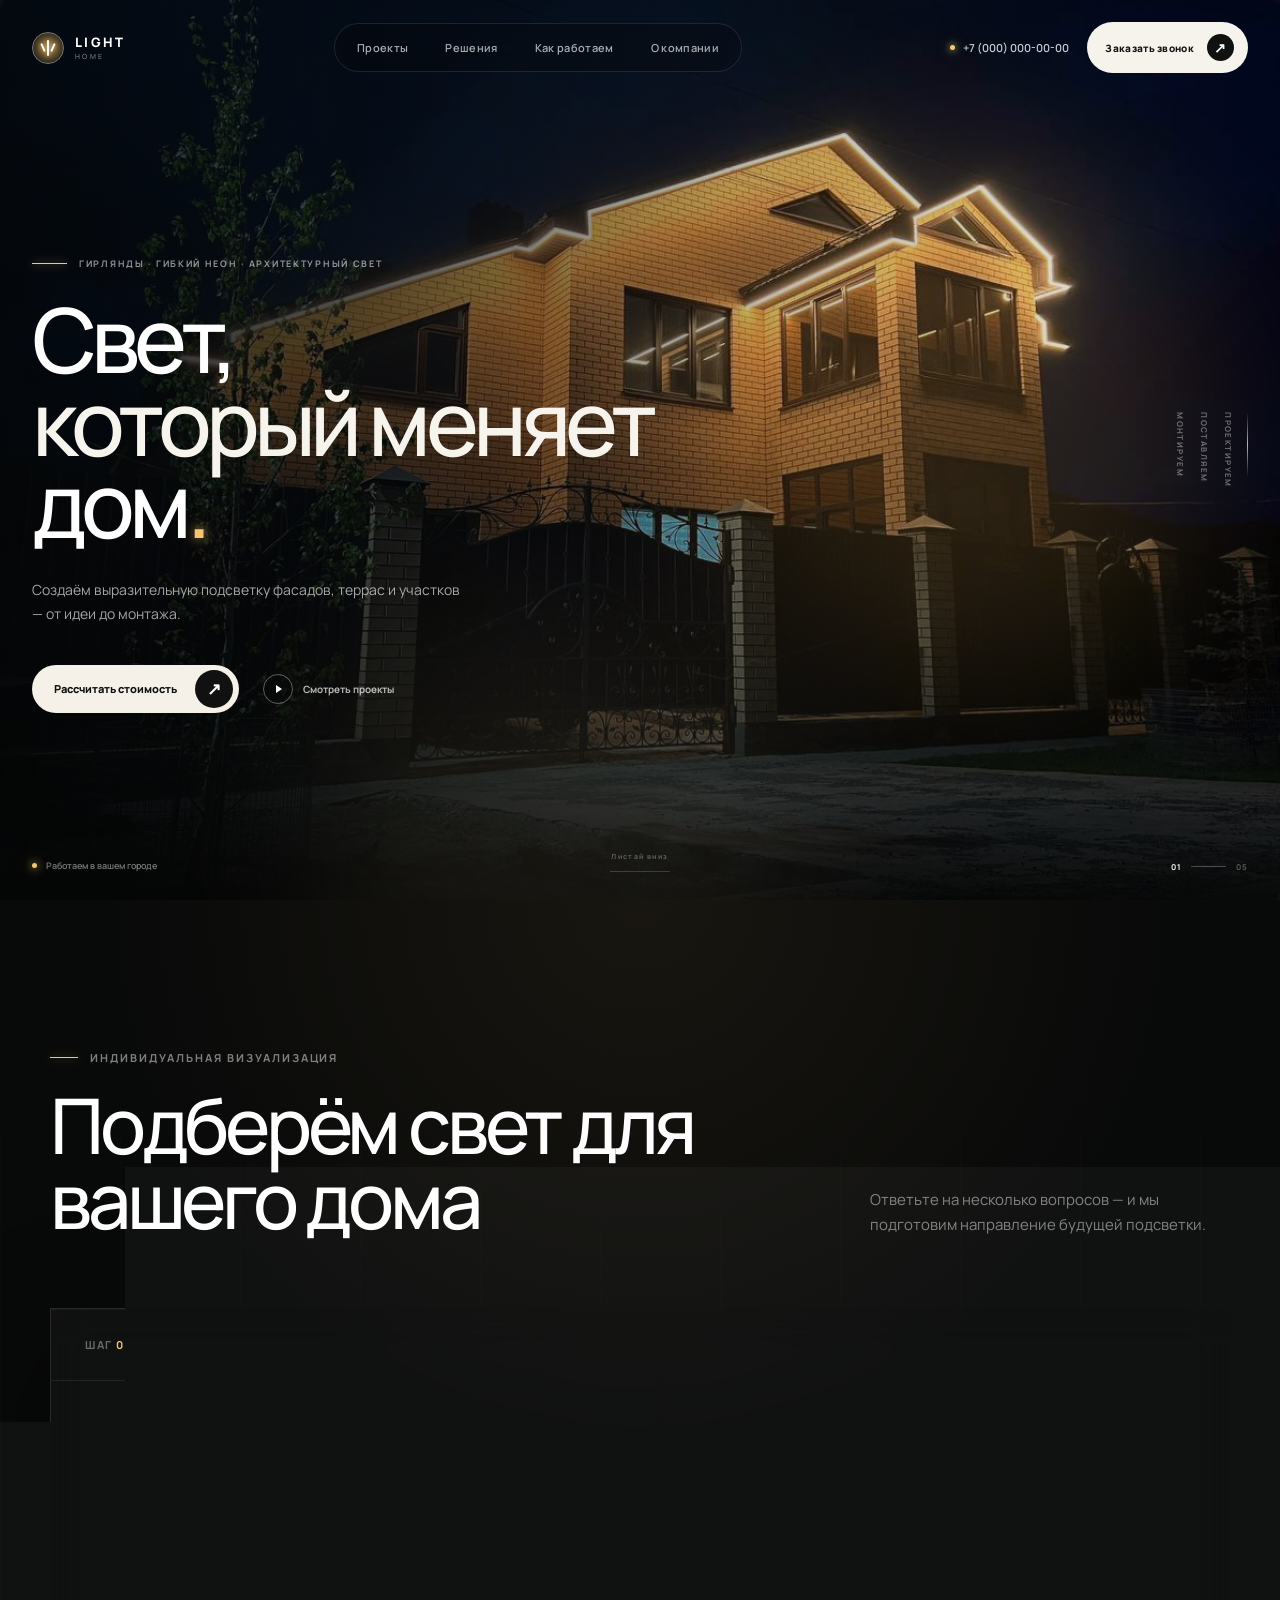
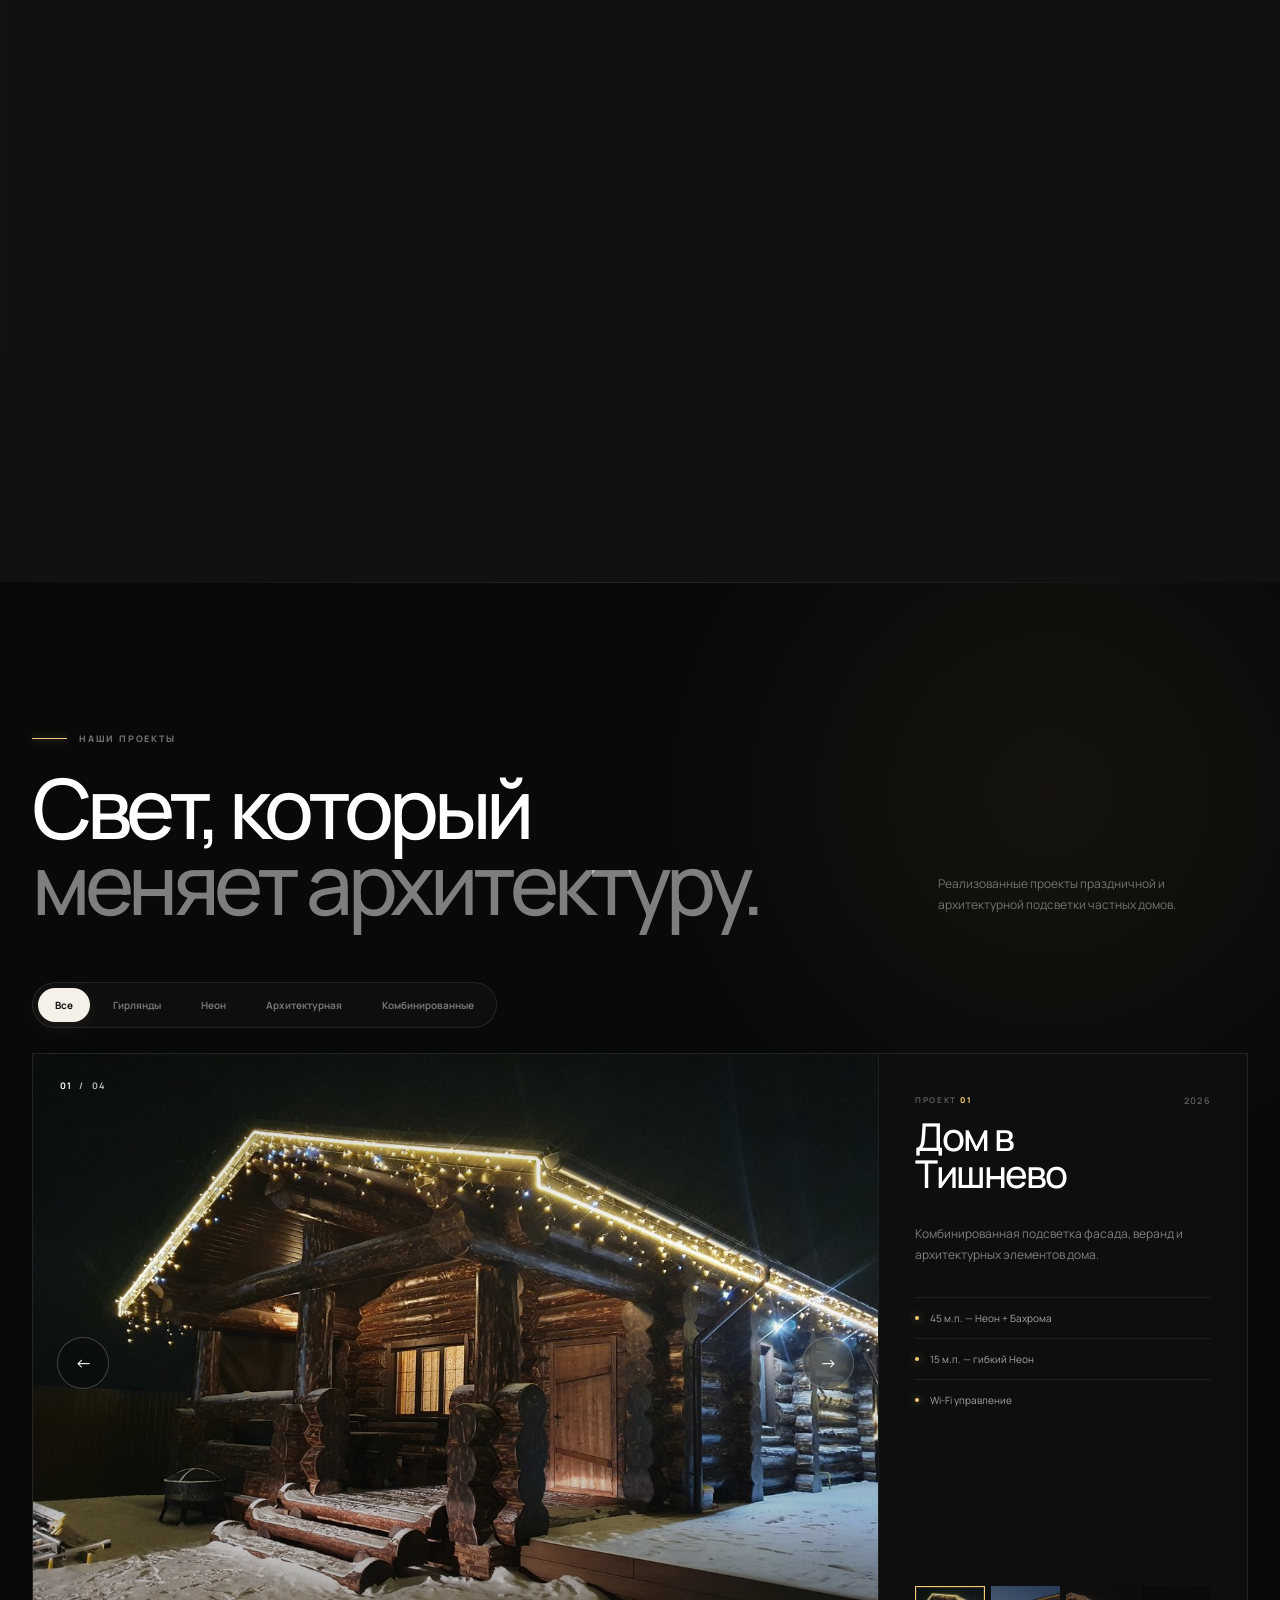
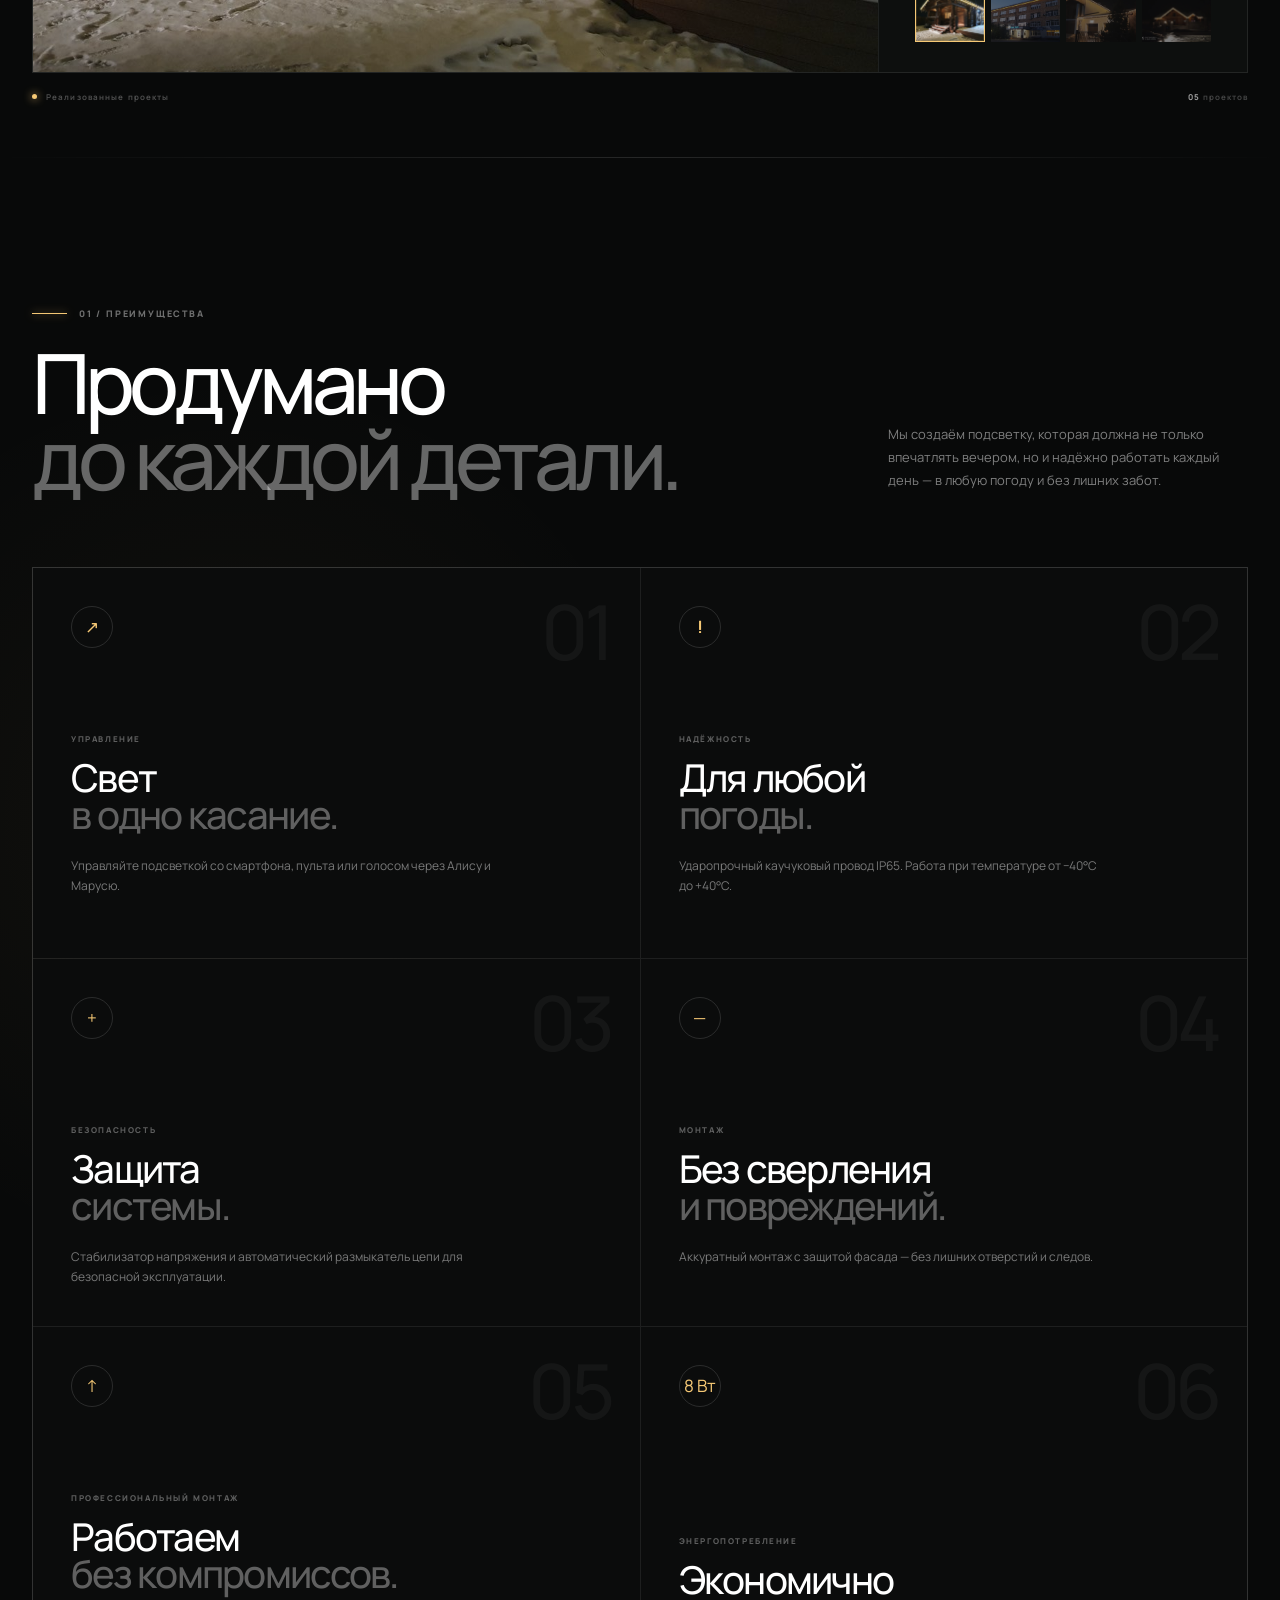
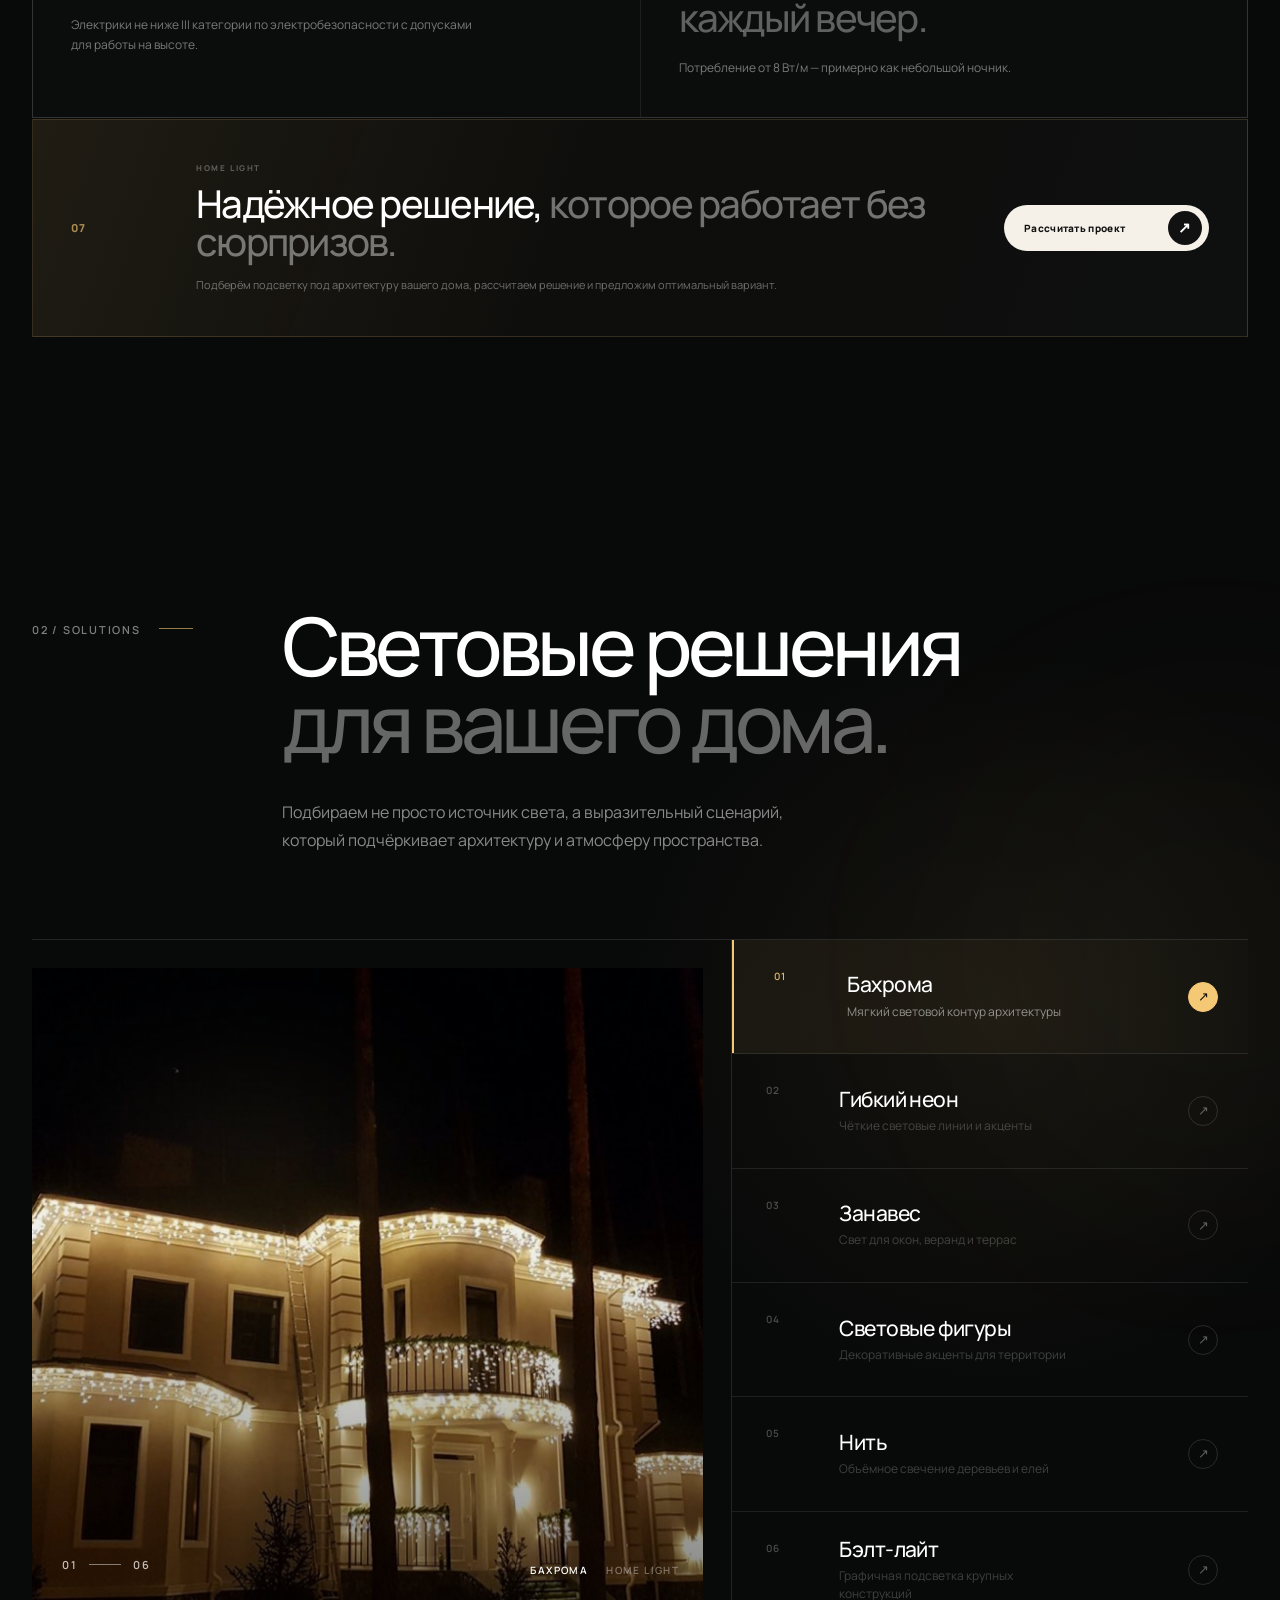
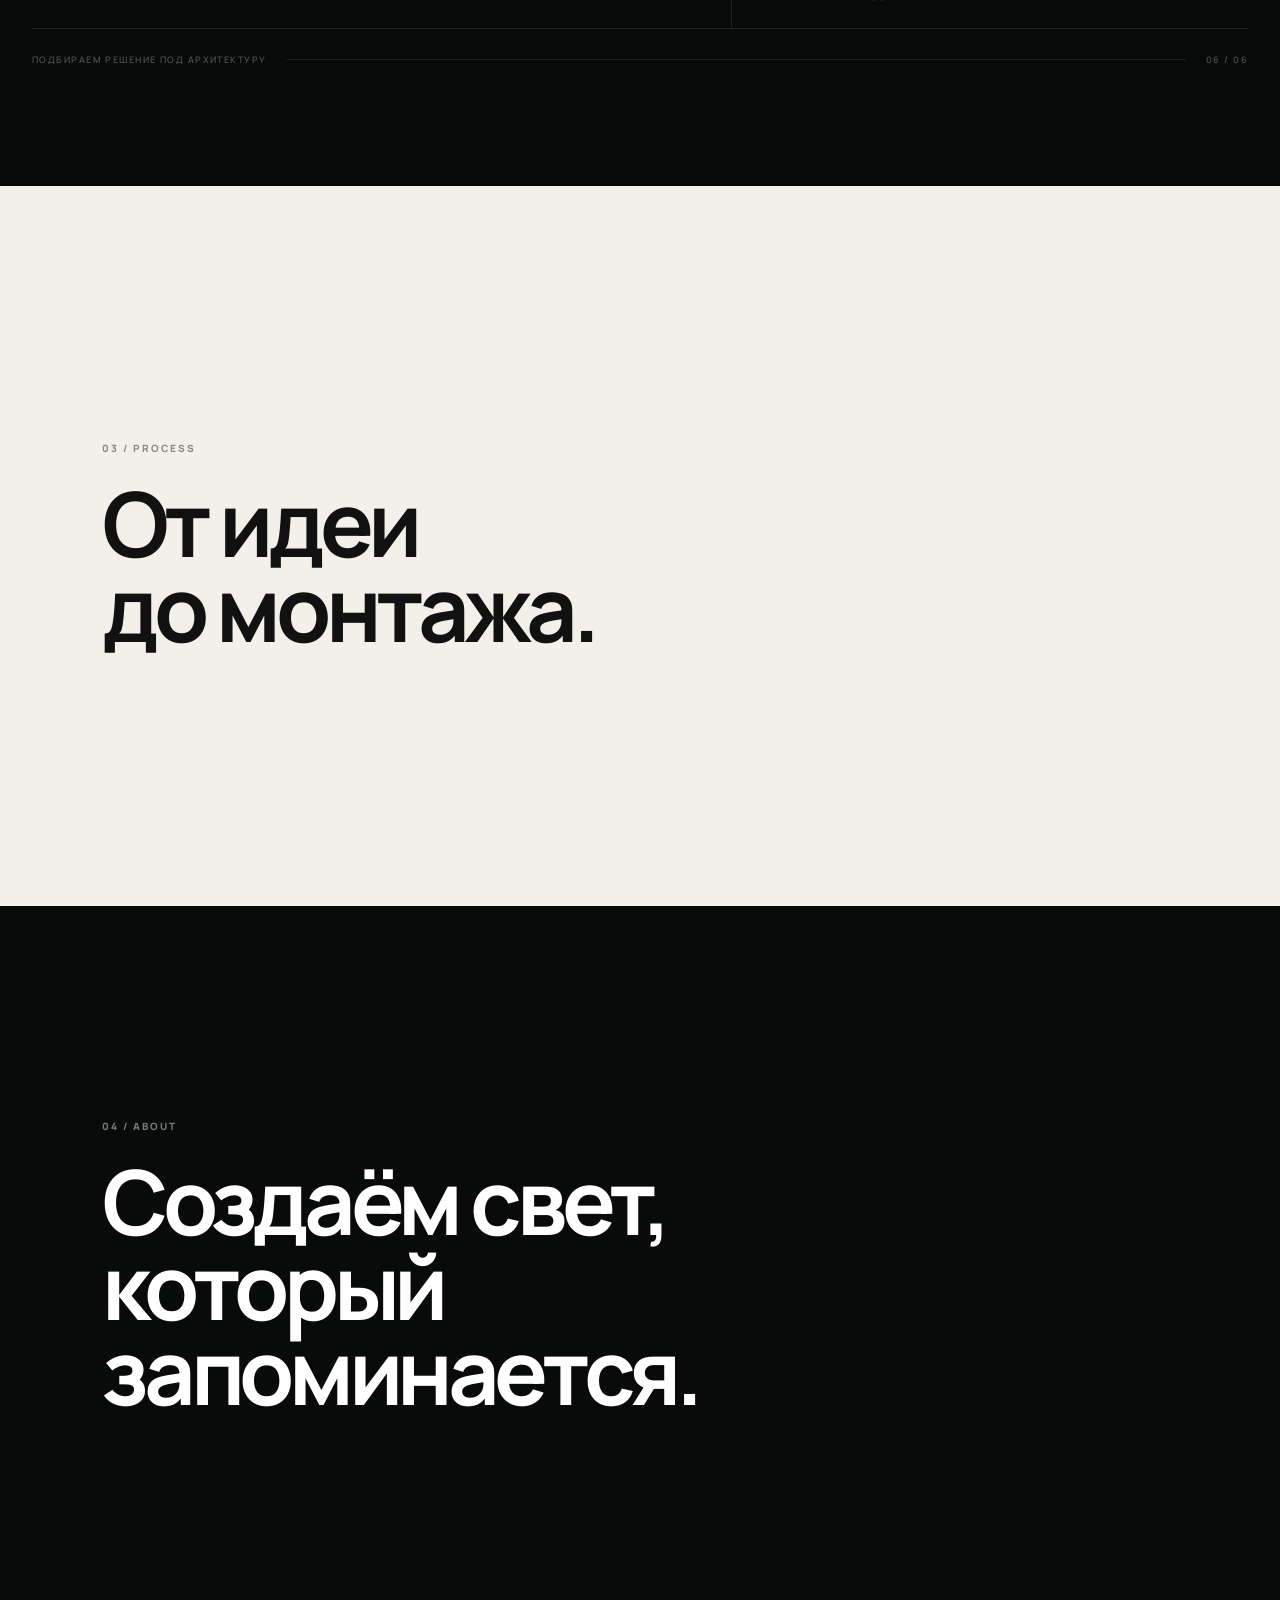
==== index.html @ e67f4016 "download_25_09_2026_2" ====
<!DOCTYPE html>
<html lang="ru">
<head>
    <meta charset="UTF-8">
    <meta name="viewport" content="width=device-width, initial-scale=1.0">

    <meta name="theme-color" content="#080909">

    <title>Свет, который меняет дом</title>

    <link rel="preconnect" href="https://fonts.googleapis.com">
    <link rel="preconnect" href="https://fonts.gstatic.com" crossorigin>

    <link
        href="https://fonts.googleapis.com/css2?family=Manrope:wght@400;500;600;700;800&display=swap"
        rel="stylesheet"
    >

    <link rel="stylesheet" href="css/style.css">
</head>

<body>

<!-- =========================================================
     HEADER
========================================================= -->

<header class="site-header" id="siteHeader">

    <div class="header-inner">

        <!-- LOGO -->
        <a href="#" class="logo" aria-label="Главная">

            <span class="logo-mark">
                <span></span>
                <span></span>
                <span></span>
            </span>

            <span class="logo-text">
                <strong>LIGHT</strong>
                <small>HOME</small>
            </span>

        </a>


        <!-- DESKTOP NAV -->
        <nav class="main-nav" aria-label="Основная навигация">

            <a href="#projects" class="nav-link">
                <span>Проекты</span>
            </a>

            <a href="#solutions" class="nav-link">
                <span>Решения</span>
            </a>

            <a href="#process" class="nav-link">
                <span>Как работаем</span>
            </a>

            <a href="#about" class="nav-link">
                <span>О компании</span>
            </a>

        </nav>


        <!-- HEADER ACTIONS -->
        <div class="header-actions">

            <a href="tel:+70000000000" class="header-phone">
                <span class="phone-dot"></span>
                <span>+7 (000) 000-00-00</span>
            </a>

           <!--  <a href="#quiz" class="header-button">
                <span>Рассчитать стоимость</span>
                <span class="button-arrow">↗</span>
            </a> -->

            <a href="#"
           class="header-button callback-trigger">

            <span>Заказать звонок</span>

            <span class="button-arrow">↗</span>

             </a>

        </div>


        <!-- MOBILE MENU BUTTON -->
        <button
            class="menu-toggle"
            id="menuToggle"
            type="button"
            aria-label="Открыть меню"
            aria-expanded="false"
        >
            <span></span>
            <span></span>
        </button>

    </div>

</header>


<!-- =========================================================
     MOBILE MENU
========================================================= -->

<div class="mobile-menu" id="mobileMenu">

    <div class="mobile-menu-bg"></div>

    <div class="mobile-menu-inner">

        <div class="mobile-menu-top">

            <span class="mobile-menu-label">
                НАВИГАЦИЯ
            </span>

            <span class="mobile-menu-number">
                01 — 04
            </span>

        </div>


        <nav class="mobile-nav">

            <a href="#projects" class="mobile-nav-link">
                <span class="mobile-nav-number">01</span>
                <span class="mobile-nav-title">Проекты</span>
                <span class="mobile-nav-arrow">↗</span>
            </a>

            <a href="#solutions" class="mobile-nav-link">
                <span class="mobile-nav-number">02</span>
                <span class="mobile-nav-title">Решения</span>
                <span class="mobile-nav-arrow">↗</span>
            </a>

            <a href="#process" class="mobile-nav-link">
                <span class="mobile-nav-number">03</span>
                <span class="mobile-nav-title">Как работаем</span>
                <span class="mobile-nav-arrow">↗</span>
            </a>

            <a href="#about" class="mobile-nav-link">
                <span class="mobile-nav-number">04</span>
                <span class="mobile-nav-title">О компании</span>
                <span class="mobile-nav-arrow">↗</span>
            </a>

        </nav>


        <div class="mobile-menu-bottom">

            <div>
                <span class="mobile-contact-label">Позвонить</span>
                <a href="tel:+70000000000">
                    +7 (000) 000-00-00
                </a>
            </div>

            <a href="#quiz" class="mobile-menu-cta">
                Рассчитать проект
                <span>↗</span>
            </a>

        </div>

    </div>

</div>


<!-- =========================================================
     HERO
========================================================= -->

<main>

<section class="hero" id="top">

    <!-- Background -->
    <div class="hero-background">

        <div class="hero-image"></div>

        <div class="hero-dark-overlay"></div>

        <div class="hero-vignette"></div>

        <!-- атмосферное свечение -->
        <div class="ambient-glow ambient-glow-1"></div>
        <div class="ambient-glow ambient-glow-2"></div>

    </div>


    <!-- Animated light -->
    <div class="light-trace light-trace-top"></div>
    <div class="light-trace light-trace-right"></div>
    <div class="light-trace light-trace-bottom"></div>


    <!-- HERO CONTENT -->
    <div class="hero-container">

        <div class="hero-content">

            <div class="hero-eyebrow">

                <span class="eyebrow-line"></span>

                <span>
                    ГИРЛЯНДЫ · ГИБКИЙ НЕОН · АРХИТЕКТУРНЫЙ СВЕТ
                </span>

            </div>


            <h1 class="hero-title">

                <span class="hero-title-line">
                    Свет,
                </span>

                <span class="hero-title-line hero-title-accent">
                    который меняет
                </span>

                <span class="hero-title-line">
                    дом<span class="title-dot">.</span>
                </span>

            </h1>


            <p class="hero-description">
                Создаём выразительную подсветку фасадов,
                террас и участков — от идеи до монтажа.
            </p>


            <div class="hero-actions">

                <a href="#quiz" class="hero-primary-button">

                    <span class="button-shine"></span>

                    <span>
                        Рассчитать стоимость
                    </span>

                    <span class="hero-button-arrow">
                        ↗
                    </span>

                </a>


                <a href="#projects" class="hero-secondary-button">

                    <span class="play-icon">
                        <span></span>
                    </span>

                    <span>
                        Смотреть проекты
                    </span>

                </a>

            </div>

        </div>


        <!-- HERO SIDE INFO -->

        <div class="hero-side-info">

            <div class="hero-side-line"></div>

            <span>
                ПРОЕКТИРУЕМ
            </span>

            <span>
                ПОСТАВЛЯЕМ
            </span>

            <span>
                МОНТИРУЕМ
            </span>

        </div>


        <!-- HERO BOTTOM -->

        <div class="hero-bottom">

            <div class="hero-location">
                <span class="location-pulse"></span>
                Работаем в вашем городе
            </div>


            <div class="scroll-indicator">

                <span class="scroll-text">
                    Листай вниз
                </span>

                <span class="scroll-line">
                    <span></span>
                </span>

            </div>


            <div class="hero-index">

                <span>01</span>

                <span class="hero-index-line"></span>

                <span>05</span>

            </div>

        </div>

    </div>


    <!-- Cursor glow -->
    <div class="cursor-glow" id="cursorGlow"></div>

</section>


<!-- =========================================================
     DEMO CONTENT
     Только чтобы hero имел куда скроллиться.
========================================================= -->
 <section class="quiz-section" id="quiz">
      <div id="lightQuiz"></div>
  </section>
  




<!-- =========================================================
     PROJECTS
========================================================= -->

<section class="projects-section" id="projects">

    <div class="projects-container">

        <!-- HEADER -->

        <div class="projects-header">

            <div class="projects-heading">

                <div class="projects-kicker">
                    <span class="projects-kicker-line"></span>
                    <span>НАШИ ПРОЕКТЫ</span>
                </div>

                <h2 class="projects-title">
                    Свет, который<br>
                    <span>меняет архитектуру.</span>
                </h2>

            </div>


            <div class="projects-intro">
                Реализованные проекты праздничной
                и архитектурной подсветки частных домов.
            </div>

        </div>



        <!-- FILTERS -->

        <div class="projects-filters" id="projectsFilters">

            <button
                type="button"
                class="project-filter active"
                data-filter="all"
            >
                Все
            </button>

            <button
                type="button"
                class="project-filter"
                data-filter="garland"
            >
                Гирлянды
            </button>

            <button
                type="button"
                class="project-filter"
                data-filter="neon"
            >
                Неон
            </button>

            <button
                type="button"
                class="project-filter"
                data-filter="architecture"
            >
                Архитектурная
            </button>

            <button
                type="button"
                class="project-filter"
                data-filter="combined"
            >
                Комбинированные
            </button>

        </div>



        <!-- PROJECT VIEWER -->

        <div class="projects-viewer" id="projectsViewer">

            <!-- MAIN IMAGE -->

            <div class="projects-main">

                <button
                    type="button"
                    class="project-image-button"
                    id="projectImageButton"
                    aria-label="Открыть фотографию проекта"
                >

                    <img
                        id="projectMainImage"
                        src="img/work/work_1.jpg"
                        alt=""
                    >

                    <div class="project-image-overlay"></div>

                    <div class="project-image-number">
                        <span id="projectCurrentImage">01</span>
                        <span>/</span>
                        <span id="projectTotalImages">04</span>
                    </div>

                    <div class="project-image-open">
                        <span>Открыть</span>
                        <span class="project-open-icon">↗</span>
                    </div>

                </button>



                <!-- ARROWS -->

                <button
                    type="button"
                    class="project-arrow project-arrow-prev"
                    id="projectPrev"
                    aria-label="Предыдущая фотография"
                >
                    ←
                </button>

                <button
                    type="button"
                    class="project-arrow project-arrow-next"
                    id="projectNext"
                    aria-label="Следующая фотография"
                >
                    →
                </button>

            </div>



            <!-- PROJECT INFO -->

            <div class="project-info">

                <div class="project-info-top">

                    <div>

                        <div class="project-number">
                            ПРОЕКТ <span id="projectNumber">01</span>
                        </div>

                        <h3
                            class="project-name"
                            id="projectName"
                        >
                            Дом в Тишнево
                        </h3>

                    </div>


                    <div
                        class="project-year"
                        id="projectYear"
                    >
                        2026
                    </div>

                </div>



                <div
                    class="project-description"
                    id="projectDescription"
                >
                    Комбинированная подсветка фасада,
                    террас и прилегающих зон.
                </div>



                <!-- STATS -->

                <div
                    class="project-stats"
                    id="projectStats"
                ></div>



                <!-- THUMBNAILS -->

                <div
                    class="project-thumbnails"
                    id="projectThumbnails"
                ></div>

            </div>

        </div>



        <!-- BOTTOM -->

        <div class="projects-bottom">

            <div class="projects-bottom-label">
                <span class="projects-bottom-dot"></span>
                Реализованные проекты
            </div>

            <div class="projects-bottom-count">
                <span id="projectsVisibleCount">05</span>
                проектов
            </div>

        </div>

    </div>

</section>



<!-- =========================================================
     PROJECT LIGHTBOX
========================================================= -->

<div
    class="project-lightbox"
    id="projectLightbox"
    aria-hidden="true"
>

    <div
        class="project-lightbox-backdrop"
        id="projectLightboxBackdrop"
    ></div>


    <div class="project-lightbox-window">

        <button
            type="button"
            class="project-lightbox-close"
            id="projectLightboxClose"
            aria-label="Закрыть"
        >
            ×
        </button>


        <div class="lightbox-counter">
            <span id="lightboxCurrent">01</span>
            <span>/</span>
            <span id="lightboxTotal">04</span>
        </div>


        <button
            type="button"
            class="lightbox-arrow lightbox-prev"
            id="lightboxPrev"
            aria-label="Предыдущая фотография"
        >
            ←
        </button>


        <div class="lightbox-image-wrap">

            <img
                id="lightboxImage"
                src=""
                alt=""
            >

        </div>

        <div class="lightbox-thumbnails" id="lightboxThumbnails">
            
        </div>


        <button
            type="button"
            class="lightbox-arrow lightbox-next"
            id="lightboxNext"
            aria-label="Следующая фотография"
        >
            →
        </button>


        <div class="lightbox-caption">

            <span id="lightboxProjectName">
                Дом в Тишнево
            </span>

            <span id="lightboxProjectYear">
                2026
            </span>

        </div>

    </div>

</div>





<!-- =========================================================
     ADVANTAGES
========================================================= -->

<section class="advantages-section" id="advantages">

    <div class="advantages-container">

        <!-- HEADER -->

        <div class="advantages-header">

            <div class="advantages-heading">

                <div class="advantages-kicker">
                    <span class="advantages-kicker-line"></span>
                    <span>01 / ПРЕИМУЩЕСТВА</span>
                </div>

                <h2 class="advantages-title">
                    Продумано
                    <span>до каждой детали.</span>
                </h2>

            </div>


            <div class="advantages-intro">
                Мы создаём подсветку, которая должна не только
                впечатлять вечером, но и надёжно работать каждый
                день — в любую погоду и без лишних забот.
            </div>

        </div>



        <!-- CARDS -->

        <div class="advantages-grid">

            <!-- 01 -->

            <article class="advantage-card advantage-card-large">

                <div class="advantage-number">
                    01
                </div>

                <div class="advantage-icon">
                    ↗
                </div>

                <div class="advantage-content">

                    <div class="advantage-label">
                        УПРАВЛЕНИЕ
                    </div>

                    <h3>
                        Свет
                        <span>в одно касание.</span>
                    </h3>

                    <p>
                        Управляйте подсветкой со смартфона,
                        пульта или голосом через Алису и Марусю.
                    </p>

                </div>

            </article>



            <!-- 02 -->

            <article class="advantage-card">

                <div class="advantage-number">
                    02
                </div>

                <div class="advantage-icon">
                    <b>!</b>
                </div>

                <div class="advantage-content">

                    <div class="advantage-label">
                        НАДЁЖНОСТЬ
                    </div>

                    <h3>
                        Для любой
                        <span>погоды.</span>
                    </h3>

                    <p>
                        Ударопрочный каучуковый провод IP65.
                        Работа при температуре от −40°C до +40°C.
                    </p>

                </div>

            </article>



            <!-- 03 -->

            <article class="advantage-card">

                <div class="advantage-number">
                    03
                </div>

                <div class="advantage-icon">
                    +
                </div>

                <div class="advantage-content">

                    <div class="advantage-label">
                        БЕЗОПАСНОСТЬ
                    </div>

                    <h3>
                        Защита
                        <span>системы.</span>
                    </h3>

                    <p>
                        Стабилизатор напряжения и автоматический
                        размыкатель цепи для безопасной эксплуатации.
                    </p>

                </div>

            </article>



            <!-- 04 -->

            <article class="advantage-card">

                <div class="advantage-number">
                    04
                </div>

                <div class="advantage-icon">
                    —
                </div>

                <div class="advantage-content">

                    <div class="advantage-label">
                        МОНТАЖ
                    </div>

                    <h3>
                        Без сверления
                        <span>и повреждений.</span>
                    </h3>

                    <p>
                        Аккуратный монтаж с защитой фасада —
                        без лишних отверстий и следов.
                    </p>

                </div>

            </article>



            <!-- 05 -->

            <article class="advantage-card">

                <div class="advantage-number">
                    05
                </div>

                <div class="advantage-icon">
                    ↑
                </div>

                <div class="advantage-content">

                    <div class="advantage-label">
                        ПРОФЕССИОНАЛЬНЫЙ МОНТАЖ
                    </div>

                    <h3>
                        Работаем
                        <span>без компромиссов.</span>
                    </h3>

                    <p>
                        Электрики не ниже III категории по
                        электробезопасности с допусками для работы
                        на высоте.
                    </p>

                </div>

            </article>



            <!-- 06 -->

            <article class="advantage-card advantage-card-large advantage-card-energy">

                <div class="advantage-number">
                    06
                </div>

<!--                 <div class="advantage-energy">

                    <strong>
                        8
                    </strong>

                    <span>
                        Вт/м
                    </span>

                </div> -->

                <div class="advantage-icon">
                    8 Вт
                </div>

                <div class="advantage-content">

                    <div class="advantage-label">
                        ЭНЕРГОПОТРЕБЛЕНИЕ
                    </div>

                    <h3>
                        Экономично
                        <span>каждый вечер.</span>
                    </h3>

                    <p>
                        Потребление от 8 Вт/м —
                        примерно как небольшой ночник.
                    </p>

                </div>

            </article>

        </div>



        <!-- CTA -->

        <div class="advantages-cta">

            <div class="advantages-cta-number">
                07
            </div>

            <div class="advantages-cta-content">

                <div class="advantages-cta-label">
                    HOME LIGHT
                </div>

                <h3>
                    Надёжное решение,
                    <span>которое работает без сюрпризов.</span>
                </h3>

                <p>
                    Подберём подсветку под архитектуру вашего дома,
                    рассчитаем решение и предложим оптимальный вариант.
                </p>

            </div>

            <a href="#quiz" class="advantages-cta-button">
                <span>Рассчитать проект</span>
                <span>↗</span>
            </a>

        </div>

    </div>

</section>







<section class="solutions-section" id="solutions">

    <div class="solutions-container">

        <!-- HEADER -->

        <div class="solutions-header">

            <div class="solutions-kicker">
                <span>02 / SOLUTIONS</span>
                <i></i>
            </div>

            <div class="solutions-heading">
                <h2>
                    Световые решения<br>
                    <span>для вашего дома.</span>
                </h2>

                <p>
                    Подбираем не просто источник света,
                    а выразительный сценарий, который
                    подчёркивает архитектуру и атмосферу
                    пространства.
                </p>
            </div>

        </div>


        <!-- SHOWCASE -->

        <div class="solutions-showcase">

            <!-- IMAGE -->

            <div class="solutions-visual">

                <div class="solutions-image-wrap">

                    <div class="solutions-image-glow"></div>

                    <img
                        class="solutions-image"
                        id="solutionsImage"
                        src="img/work/bah_s.jpg"
                        alt="Бахрома"
                    >

                    <div class="solutions-image-overlay"></div>

                    <div class="solutions-image-number">
                        <span id="solutionsCurrent">01</span>
                        <i></i>
                        <span>06</span>
                    </div>

                </div>

                <div class="solutions-visual-caption">
                    <span id="solutionsCaption">Бахрома</span>
                    <span>HOME LIGHT</span>
                </div>

            </div>


            <!-- LIST -->

            <div class="solutions-list">

                <button
                    class="solution-item active"
                    type="button"
                    data-index="0"
                >

                    <span class="solution-number">01</span>

                    <span class="solution-content">
                        <strong>Бахрома</strong>
                        <small>
                            Мягкий световой контур
                            архитектуры
                        </small>
                    </span>

                    <span class="solution-arrow">↗</span>

                </button>


                <button
                    class="solution-item"
                    type="button"
                    data-index="1"
                >

                    <span class="solution-number">02</span>

                    <span class="solution-content">
                        <strong>Гибкий неон</strong>
                        <small>
                            Чёткие световые линии
                            и акценты
                        </small>
                    </span>

                    <span class="solution-arrow">↗</span>

                </button>


                <button
                    class="solution-item"
                    type="button"
                    data-index="2"
                >

                    <span class="solution-number">03</span>

                    <span class="solution-content">
                        <strong>Занавес</strong>
                        <small>
                            Свет для окон,
                            веранд и террас
                        </small>
                    </span>

                    <span class="solution-arrow">↗</span>

                </button>


                <button
                    class="solution-item"
                    type="button"
                    data-index="3"
                >

                    <span class="solution-number">04</span>

                    <span class="solution-content">
                        <strong>Световые фигуры</strong>
                        <small>
                            Декоративные акценты
                            для территории
                        </small>
                    </span>

                    <span class="solution-arrow">↗</span>

                </button>


                <button
                    class="solution-item"
                    type="button"
                    data-index="4"
                >

                    <span class="solution-number">05</span>

                    <span class="solution-content">
                        <strong>Нить</strong>
                        <small>
                            Объёмное свечение
                            деревьев и елей
                        </small>
                    </span>

                    <span class="solution-arrow">↗</span>

                </button>


                <button
                    class="solution-item"
                    type="button"
                    data-index="5"
                >

                    <span class="solution-number">06</span>

                    <span class="solution-content">
                        <strong>Бэлт-лайт</strong>
                        <small>
                            Графичная подсветка
                            крупных конструкций
                        </small>
                    </span>

                    <span class="solution-arrow">↗</span>

                </button>

            </div>

        </div>


        <!-- BOTTOM -->

        <div class="solutions-bottom">

            <span>
                ПОДБИРАЕМ РЕШЕНИЕ ПОД АРХИТЕКТУРУ
            </span>

            <span class="solutions-bottom-line"></span>

            <span>
                06 / 06
            </span>

        </div>

    </div>

</section>




<section id="process" class="demo-section">
    <span>03 / PROCESS</span>
    <h2>От идеи<br>до монтажа.</h2>
</section>

<section id="about" class="demo-section demo-dark">
    <span>04 / ABOUT</span>
    <h2>Создаём свет,<br>который запоминается.</h2>
</section>

<!-- <section id="quiz" class="demo-section">
    <span>05 / quiz</span>
    <h2>Рассчитаем ваш<br>проект.</h2>
</section> -->


</main>




<!-- =========================================================
     CALLBACK MODAL
========================================================= -->

<div class="callback-modal" id="callbackModal">

    <div class="callback-modal-overlay" id="callbackModalOverlay"></div>

    <div class="callback-modal-window">

        <button
            type="button"
            class="callback-modal-close"
            id="callbackModalClose"
            aria-label="Закрыть"
        >
            ×
        </button>

        <div class="callback-modal-content">

            <div class="callback-modal-kicker">
                ОБРАТНЫЙ ЗВОНОК
            </div>

            <h2 class="callback-modal-title">
                Остались вопросы?
            </h2>

            <p class="callback-modal-text">
                Оставьте номер телефона — мы свяжемся с вами
                и ответим на все вопросы по проекту.
            </p>


            <form id="callbackForm">

                <div class="callback-field">

                    <input
                        type="text"
                        name="name"
                        autocomplete="name"
                        placeholder="Ваше имя"
                        required
                    >

                </div>


                <div class="callback-field">

                    <input
                        type="tel"
                        name="phone"
                        autocomplete="tel"
                        inputmode="tel"
                        placeholder="+7 (___) ___-__-__"
                        required
                    >

                </div>


                <label class="callback-consent">

                    <input
                        type="checkbox"
                        name="personalConsent"
                        required
                    >

                    <span> Я даю согласие на обработку <a href="privacy.html" target="_blank" rel="noopener"> <u>персональных данных</u> </a> </span>

                </label>


                <div
                    class="callback-error"
                    id="callbackFormError"
                ></div>


                <button
                    type="submit"
                    class="callback-submit"
                >
                    <span>Перезвоните мне</span>
                    <span>↗</span>
                </button>

            </form>


            <div
                class="callback-success"
                id="callbackSuccess"
            >

                <div class="callback-success-icon">
                    ✓
                </div>

                <h3>
                    Заявка отправлена
                </h3>

                <p>
                    Спасибо! Мы свяжемся с вами в ближайшее время.
                </p>

            </div>

        </div>

    </div>

</div>




<script src="./js/jquery-371min.js"></script>
<script src="./js/jquerymaskedinputmin.js"></script>
<script src="js/script.js"></script>
<link rel="stylesheet" href="quiz/quiz.css">

<script src="quiz/quiz.js"></script>
</body>
</html>
---- css/style.css ----
/* =========================================================
   RESET
========================================================= */

* {
    margin: 0;
    padding: 0;
    box-sizing: border-box;
}

html {
    scroll-behavior: smooth;
}

body {
    background: #080909;
    color: #fff;
    font-family: "Manrope", sans-serif;
    overflow-x: hidden;
}

body.menu-open {
    overflow: hidden;
}

a {
    color: inherit;
    text-decoration: none;
}

button {
    font: inherit;
}

::selection {
    background: #ffffff;
    color: #080909;
}


/* =========================================================
   HEADER
========================================================= */

.site-header {
    position: fixed;
    top: 0;
    left: 0;

    width: 100%;

    z-index: 1000;

    padding: 22px 32px;

    transition:
        padding 0.5s ease,
        background 0.5s ease,
        backdrop-filter 0.5s ease;
}

.site-header.scrolled {
    padding-top: 12px;
    padding-bottom: 12px;

    background: rgba(7, 8, 8, 0.68);

    backdrop-filter: blur(18px);
    -webkit-backdrop-filter: blur(18px);

    border-bottom: 1px solid rgba(255, 255, 255, 0.08);
}


.header-inner {
    width: 100%;
    max-width: 1540px;

    margin: 0 auto;

    display: flex;
    align-items: center;
    justify-content: space-between;

    gap: 30px;
}


/* =========================================================
   LOGO
========================================================= */

.logo {
    display: flex;
    align-items: center;

    gap: 11px;

    position: relative;
    z-index: 1100;
}

.logo-mark {
    width: 32px;
    height: 32px;

    position: relative;

    display: flex;
    align-items: center;
    justify-content: center;

    border: 1px solid rgba(255, 255, 255, 0.45);

    border-radius: 50%;

    overflow: hidden;
}

.logo-mark::before {
    content: "";

    position: absolute;

    width: 45px;
    height: 45px;

    background: radial-gradient(
        circle,
        rgba(255, 200, 100, 0.75),
        transparent 65%
    );

    filter: blur(6px);

    animation: logoGlow 3s ease-in-out infinite;
}

.logo-mark span {
    position: relative;

    display: block;

    width: 2px;
    height: 13px;

    margin: 0 1.5px;

    background: #fff;

    border-radius: 5px;

    box-shadow:
        0 0 5px rgba(255, 220, 160, 0.9),
        0 0 12px rgba(255, 170, 80, 0.45);
}

.logo-mark span:nth-child(1) {
    transform: rotate(-24deg);
    height: 9px;
}

.logo-mark span:nth-child(2) {
    height: 16px;
}

.logo-mark span:nth-child(3) {
    transform: rotate(24deg);
    height: 9px;
}

.logo-text {
    display: flex;
    flex-direction: column;

    line-height: 1;
}

.logo-text strong {
    font-size: 13px;
    font-weight: 800;
    letter-spacing: 0.18em;
}

.logo-text small {
    margin-top: 4px;

    font-size: 7px;
    font-weight: 500;

    letter-spacing: 0.34em;

    color: rgba(255, 255, 255, 0.48);
}


/* =========================================================
   NAV
========================================================= */

.main-nav {
    display: flex;
    align-items: center;

    gap: 3px;

    padding: 5px;

    border: 1px solid rgba(255, 255, 255, 0.10);

    background: rgba(8, 9, 9, 0.28);

    backdrop-filter: blur(15px);
    -webkit-backdrop-filter: blur(15px);

    border-radius: 100px;
}

.nav-link {
    position: relative;

    padding: 11px 17px;

    color: rgba(255, 255, 255, 0.66);

    font-size: 11px;
    font-weight: 600;

    letter-spacing: 0.03em;

    border-radius: 100px;

    transition:
        color 0.3s ease,
        background 0.3s ease;
}

.nav-link::after {
    content: "";

    position: absolute;

    left: 50%;
    bottom: 6px;

    width: 3px;
    height: 3px;

    transform: translateX(-50%) scale(0);

    background: #ffd58a;

    border-radius: 50%;

    box-shadow:
        0 0 7px #ffd58a,
        0 0 15px rgba(255, 180, 80, 0.8);

    transition: transform 0.3s ease;
}

.nav-link:hover {
    color: #fff;

    background: rgba(255, 255, 255, 0.07);
}

.nav-link:hover::after {
    transform: translateX(-50%) scale(1);
}


/* =========================================================
   HEADER ACTIONS
========================================================= */

.header-actions {
    display: flex;
    align-items: center;

    gap: 18px;
}

.header-phone {
    display: flex;
    align-items: center;

    gap: 8px;

    font-size: 11px;
    font-weight: 600;

    color: rgba(255, 255, 255, 0.78);

    transition: color 0.3s ease;
}

.header-phone:hover {
    color: #fff;
}

.phone-dot {
    width: 5px;
    height: 5px;

    background: #f7c978;

    border-radius: 50%;

    box-shadow:
        0 0 7px #f7c978,
        0 0 14px rgba(247, 201, 120, 0.55);

    animation: phonePulse 2s infinite;
}


.header-button {
    display: flex;
    align-items: center;

    gap: 13px;

    padding: 12px 14px 12px 18px;

    color: #111;

    background: #f6f3ed;

    border-radius: 100px;

    font-size: 10px;
    font-weight: 800;

    letter-spacing: 0.03em;

    transition:
        transform 0.3s ease,
        box-shadow 0.3s ease,
        background 0.3s ease;
}

.header-button:hover {
    transform: translateY(-2px);

    background: #fff;

    box-shadow:
        0 8px 30px rgba(255, 220, 160, 0.18);
}

.button-arrow {
    width: 27px;
    height: 27px;

    display: flex;
    align-items: center;
    justify-content: center;

    color: #fff;

    background: #111;

    border-radius: 50%;

    font-size: 14px;
}


/* =========================================================
   MOBILE MENU BUTTON
========================================================= */

.menu-toggle {
    display: none;

    position: relative;
    z-index: 1100;

    width: 46px;
    height: 46px;

    border: 1px solid rgba(255, 255, 255, 0.18);

    background: rgba(0, 0, 0, 0.22);

    backdrop-filter: blur(12px);
    -webkit-backdrop-filter: blur(12px);

    border-radius: 50%;

    cursor: pointer;
}

.menu-toggle span {
    position: absolute;

    left: 50%;

    width: 17px;
    height: 1px;

    background: #fff;

    transition:
        transform 0.4s ease,
        top 0.4s ease;
}

.menu-toggle span:first-child {
    top: 19px;
    transform: translateX(-50%);
}

.menu-toggle span:last-child {
    top: 26px;
    transform: translateX(-50%);
}

.menu-toggle.active span:first-child {
    top: 22px;
    transform: translateX(-50%) rotate(45deg);
}

.menu-toggle.active span:last-child {
    top: 22px;
    transform: translateX(-50%) rotate(-45deg);
}


/* =========================================================
   MOBILE MENU
========================================================= */

.mobile-menu {
    position: fixed;

    inset: 0;

    z-index: 900;

    visibility: hidden;

    opacity: 0;

    transition:
        opacity 0.45s ease,
        visibility 0.45s ease;
}

.mobile-menu.active {
    visibility: visible;
    opacity: 1;
}

.mobile-menu-bg {
    position: absolute;

    inset: 0;

    background:
        radial-gradient(
            circle at 85% 15%,
            rgba(255, 183, 93, 0.13),
            transparent 30%
        ),
        #080909;
}

.mobile-menu-inner {
    position: relative;

    height: 100%;

    padding:
        120px
        28px
        28px;

    display: flex;
    flex-direction: column;
}

.mobile-menu-top {
    display: flex;
    justify-content: space-between;

    color: rgba(255, 255, 255, 0.4);

    font-size: 9px;
    font-weight: 700;

    letter-spacing: 0.2em;
}

.mobile-nav {
    margin-top: 55px;

    display: flex;
    flex-direction: column;
}

.mobile-nav-link {
    display: grid;

    grid-template-columns: 35px 1fr 30px;

    align-items: center;

    padding: 22px 0;

    border-bottom: 1px solid rgba(255, 255, 255, 0.10);

    transform: translateY(20px);

    opacity: 0;

    transition:
        opacity 0.5s ease,
        transform 0.5s ease;
}

.mobile-menu.active .mobile-nav-link {
    opacity: 1;
    transform: translateY(0);
}

.mobile-menu.active .mobile-nav-link:nth-child(1) {
    transition-delay: 0.08s;
}

.mobile-menu.active .mobile-nav-link:nth-child(2) {
    transition-delay: 0.13s;
}

.mobile-menu.active .mobile-nav-link:nth-child(3) {
    transition-delay: 0.18s;
}

.mobile-menu.active .mobile-nav-link:nth-child(4) {
    transition-delay: 0.23s;
}

.mobile-nav-number {
    color: rgba(255, 255, 255, 0.3);

    font-size: 9px;
}

.mobile-nav-title {
    font-size: clamp(27px, 8vw, 38px);

    font-weight: 500;

    letter-spacing: -0.04em;
}

.mobile-nav-arrow {
    color: #f3c779;

    font-size: 22px;

    text-align: right;
}

.mobile-menu-bottom {
    margin-top: auto;

    display: flex;
    flex-direction: column;

    gap: 25px;

    font-size: 12px;
}

.mobile-contact-label {
    display: block;

    margin-bottom: 5px;

    color: rgba(255, 255, 255, 0.4);

    font-size: 9px;
    letter-spacing: 0.12em;
}

.mobile-menu-cta {
    display: flex;
    justify-content: space-between;
    align-items: center;

    padding: 17px 20px;

    color: #111;

    background: #f5f1e9;

    border-radius: 100px;

    font-size: 11px;
    font-weight: 800;
}

.mobile-menu-cta span {
    font-size: 18px;
}


/* =========================================================
   HERO
========================================================= */

.hero {
    position: relative;

    min-height: 100svh;

    height: max(760px, 100svh);

    overflow: hidden;

    background: #080909;
}

.hero-background {
    position: absolute;

    inset: 0;

    overflow: hidden;
}

.hero-image {
    position: absolute;

    inset: -2%;

    background-image:
        url("https://pandadevelopmentcompany.github.io/home_light/img/header_1.jpg");

    background-size: cover;
    background-position: center;

    transform:
        scale(1.03);

    transition:
        transform 1.2s cubic-bezier(.2,.7,.2,1);
}

.hero:hover .hero-image {
    transform:
        scale(1.045);
}


/* DARK OVERLAY */

.hero-dark-overlay {
    position: absolute;

    inset: 0;

    background:
        linear-gradient(
            90deg,
            rgba(4, 5, 5, 0.88) 0%,
            rgba(4, 5, 5, 0.70) 27%,
            rgba(4, 5, 5, 0.28) 57%,
            rgba(4, 5, 5, 0.05) 100%
        );
}


/* BOTTOM GRADIENT */

.hero-vignette {
    position: absolute;

    inset: 0;

    background:
        linear-gradient(
            0deg,
            rgba(4, 5, 5, 0.94) 0%,
            rgba(4, 5, 5, 0.25) 27%,
            transparent 55%
        );

    pointer-events: none;
}


/* =========================================================
   AMBIENT LIGHT
========================================================= */

.ambient-glow {
    position: absolute;

    width: 500px;
    height: 500px;

    border-radius: 50%;

    filter: blur(90px);

    pointer-events: none;

    opacity: 0.15;
}

.ambient-glow-1 {
    right: 5%;
    top: 20%;

    background: #ffb84d;

    animation:
        ambientMove1 8s ease-in-out infinite alternate;
}

.ambient-glow-2 {
    left: 25%;
    bottom: -20%;

    background: #ffe0a5;

    opacity: 0.07;

    animation:
        ambientMove2 11s ease-in-out infinite alternate;
}


/* =========================================================
   LIGHT TRACE
========================================================= */

.light-trace {
    position: absolute;

    z-index: 4;

    pointer-events: none;

    background: linear-gradient(
        90deg,
        transparent,
        rgba(255, 214, 146, 0.9),
        #fff,
        rgba(255, 177, 67, 0.8),
        transparent
    );

    box-shadow:
        0 0 6px rgba(255, 220, 160, 0.9),
        0 0 18px rgba(255, 177, 67, 0.7),
        0 0 45px rgba(255, 130, 40, 0.35);

    opacity: 0.7;
}

.light-trace-top {
    top: 0;
    left: -30%;

    width: 30%;
    height: 1px;

    animation:
        lightSweepHorizontal 7s linear infinite;
}

.light-trace-right {
    right: 0;
    top: -20%;

    width: 1px;
    height: 20%;

    background: linear-gradient(
        180deg,
        transparent,
        rgba(255, 214, 146, 0.9),
        #fff,
        transparent
    );

    animation:
        lightSweepVertical 7s linear infinite;
    animation-delay: 2.4s;
}

.light-trace-bottom {
    bottom: 0;
    right: -30%;

    width: 30%;
    height: 1px;

    animation:
        lightSweepHorizontalReverse 7s linear infinite;
    animation-delay: 3.7s;
}


/* =========================================================
   HERO CONTAINER
========================================================= */

.hero-container {
    position: relative;

    z-index: 10;

    width: min(1540px, calc(100% - 64px));

    height: 100%;

    margin: 0 auto;

    display: flex;
    flex-direction: column;

    justify-content: center;
}


/* =========================================================
   HERO CONTENT
========================================================= */

.hero-content {
    width: min(760px, 60%);

    padding-top: 70px;
}


.hero-eyebrow {
    display: flex;
    align-items: center;

    gap: 12px;

    margin-bottom: 28px;

    color: rgba(255, 255, 255, 0.56);

    font-size: 9px;
    font-weight: 700;

    letter-spacing: 0.19em;
}

.eyebrow-line {
    width: 35px;
    height: 1px;

    background: #f5c875;

    box-shadow:
        0 0 8px rgba(245, 200, 117, 0.75);
}


.hero-title {
    font-size: clamp(62px, 7vw, 110px);

    font-weight: 500;

    line-height: 0.92;

    letter-spacing: -0.065em;
}

.hero-title-line {
    display: block;
}

.hero-title-accent {
    color: #f7f4ee;
}

.title-dot {
    color: #f5c56f;

    text-shadow:
        0 0 12px rgba(245, 197, 111, 0.75),
        0 0 35px rgba(245, 150, 50, 0.45);
}


.hero-description {
    max-width: 440px;

    margin-top: 32px;

    color: rgba(255, 255, 255, 0.64);

    font-size: 14px;

    line-height: 1.75;
}


/* =========================================================
   HERO BUTTONS
========================================================= */

.hero-actions {
    display: flex;
    align-items: center;

    gap: 24px;

    margin-top: 38px;
}

.hero-primary-button {
    position: relative;

    display: flex;
    align-items: center;

    gap: 18px;

    padding: 5px 6px 5px 22px;

    overflow: hidden;

    color: #111;

    background: #f5f1e9;

    border-radius: 100px;

    font-size: 11px;
    font-weight: 800;

    transition:
        transform 0.35s ease,
        box-shadow 0.35s ease;
}

.hero-primary-button:hover {
    transform: translateY(-3px);

    box-shadow:
        0 12px 45px rgba(255, 200, 110, 0.20);
}

.button-shine {
    position: absolute;

    top: 0;
    left: -100%;

    width: 60%;
    height: 100%;

    background: linear-gradient(
        90deg,
        transparent,
        rgba(255,255,255,0.7),
        transparent
    );

    transform: skewX(-20deg);

    animation:
        buttonShine 4.5s ease-in-out infinite;
}

.hero-button-arrow {
    position: relative;

    width: 38px;
    height: 38px;

    display: flex;
    align-items: center;
    justify-content: center;

    color: #fff;

    background: #111;

    border-radius: 50%;

    font-size: 17px;
}


.hero-secondary-button {
    display: flex;
    align-items: center;

    gap: 10px;

    color: rgba(255, 255, 255, 0.70);

    font-size: 10px;
    font-weight: 700;

    transition: color 0.3s ease;
}

.hero-secondary-button:hover {
    color: #fff;
}

.play-icon {
    width: 30px;
    height: 30px;

    display: flex;
    align-items: center;
    justify-content: center;

    border: 1px solid rgba(255, 255, 255, 0.35);

    border-radius: 50%;
}

.play-icon span {
    width: 0;
    height: 0;

    margin-left: 2px;

    border-top: 4px solid transparent;
    border-bottom: 4px solid transparent;
    border-left: 6px solid #fff;
}


/* =========================================================
   SIDE INFO
========================================================= */

.hero-side-info {
    position: absolute;

    right: 0;
    top: 50%;

    transform: translateY(-50%);

    display: flex;
    flex-direction: column;

    gap: 13px;

    color: rgba(255, 255, 255, 0.4);

    font-size: 8px;
    font-weight: 700;

    letter-spacing: 0.18em;

    writing-mode: vertical-rl;
}

.hero-side-line {
    width: 1px;
    height: 65px;

    margin: 0 auto 4px;

    background: linear-gradient(
        to bottom,
        transparent,
        rgba(255,255,255,0.7),
        transparent
    );
}


/* =========================================================
   HERO BOTTOM
========================================================= */

.hero-bottom {
    position: absolute;

    bottom: 28px;
    left: 0;
    right: 0;

    display: grid;

    grid-template-columns: 1fr 1fr 1fr;

    align-items: end;
}

.hero-location {
    display: flex;
    align-items: center;

    gap: 9px;

    color: rgba(255, 255, 255, 0.46);

    font-size: 9px;
    font-weight: 600;
}

.location-pulse {
    width: 5px;
    height: 5px;

    background: #f5c56f;

    border-radius: 50%;

    box-shadow:
        0 0 8px #f5c56f,
        0 0 17px rgba(245, 197, 111, 0.6);
}

.scroll-indicator {
    display: flex;
    flex-direction: column;
    align-items: center;

    gap: 10px;
}

.scroll-text {
    color: rgba(255, 255, 255, 0.32);

    font-size: 7px;
    font-weight: 700;

    letter-spacing: 0.2em;
}

.scroll-line {
    position: relative;

    width: 60px;
    height: 1px;

    overflow: hidden;

    background: rgba(255,255,255,0.17);
}

.scroll-line span {
    position: absolute;

    top: 0;
    left: -30px;

    width: 30px;
    height: 1px;

    background: #f5c56f;

    box-shadow: 0 0 8px #f5c56f;

    animation:
        scrollLine 2.2s ease-in-out infinite;
}

.hero-index {
    display: flex;
    align-items: center;
    justify-content: flex-end;

    gap: 10px;

    color: rgba(255, 255, 255, 0.32);

    font-size: 8px;
    font-weight: 700;

    letter-spacing: 0.1em;
}

.hero-index span:first-child {
    color: #fff;
}

.hero-index-line {
    width: 35px;
    height: 1px;

    background: rgba(255,255,255,0.25);
}


/* =========================================================
   CURSOR GLOW
========================================================= */

.cursor-glow {
    position: fixed;

    z-index: 5;

    width: 350px;
    height: 350px;

    pointer-events: none;

    transform: translate(-50%, -50%);

    border-radius: 50%;

    background: radial-gradient(
        circle,
        rgba(255, 196, 105, 0.07) 0%,
        rgba(255, 196, 105, 0.025) 35%,
        transparent 70%
    );

    filter: blur(4px);

    opacity: 0;

    transition: opacity 0.5s ease;
}


/* =========================================================
   DEMO SECTIONS
========================================================= */

.demo-section {
    min-height: 80vh;

    padding: 130px 8vw;

    display: flex;
    flex-direction: column;
    justify-content: center;

    background: #f3f0e9;

    color: #111;
}

.demo-section.demo-dark {
    background: #090a0a;
    color: #fff;
}

.demo-section span {
    margin-bottom: 25px;

    font-size: 10px;
    font-weight: 800;

    letter-spacing: 0.2em;

    opacity: 0.45;
}

.demo-section h2 {
    max-width: 900px;

    font-size: clamp(45px, 7vw, 100px);

    line-height: 0.95;

    letter-spacing: -0.06em;
}


/* =========================================================
   ANIMATIONS
========================================================= */

@keyframes logoGlow {
    0%,
    100% {
        opacity: 0.45;
        transform: scale(0.85);
    }

    50% {
        opacity: 1;
        transform: scale(1.1);
    }
}

@keyframes phonePulse {
    0%,
    100% {
        opacity: 0.45;
        transform: scale(0.8);
    }

    50% {
        opacity: 1;
        transform: scale(1.15);
    }
}

@keyframes ambientMove1 {
    from {
        transform: translate3d(-20px, -10px, 0) scale(0.9);
    }

    to {
        transform: translate3d(30px, 25px, 0) scale(1.15);
    }
}

@keyframes ambientMove2 {
    from {
        transform: translate3d(-40px, 20px, 0) scale(1);
    }

    to {
        transform: translate3d(40px, -20px, 0) scale(1.25);
    }
}

@keyframes lightSweepHorizontal {
    0% {
        transform: translateX(0);
    }

    100% {
        transform: translateX(440vw);
    }
}

@keyframes lightSweepHorizontalReverse {
    0% {
        transform: translateX(0);
    }

    100% {
        transform: translateX(-440vw);
    }
}

@keyframes lightSweepVertical {
    0% {
        transform: translateY(0);
    }

    100% {
        transform: translateY(620vh);
    }
}

@keyframes buttonShine {
    0%,
    55% {
        left: -100%;
    }

    75%,
    100% {
        left: 160%;
    }
}

@keyframes scrollLine {
    0% {
        left: -30px;
    }

    60%,
    100% {
        left: 60px;
    }
}


/* =========================================================
   RESPONSIVE — TABLET
========================================================= */

@media (max-width: 1150px) {

    .site-header {
        padding-left: 22px;
        padding-right: 22px;
    }

    .header-phone {
        display: none;
    }

    .main-nav {
        margin-left: auto;
    }

    .hero-container {
        width: calc(100% - 44px);
    }

    .hero-content {
        width: 65%;
    }

    .hero-side-info {
        right: 10px;
    }
}


/* =========================================================
   RESPONSIVE — MOBILE
========================================================= */

@media (max-width: 800px) {

    .site-header {
        padding:
            16px
            18px;
    }

    .site-header.scrolled {
        padding:
            10px
            18px;
    }

    .main-nav,
    .header-actions {
        display: none;
    }

    .menu-toggle {
        display: block;
    }

    .hero {
        min-height: 100svh;
        height: 100svh;

        max-height: 900px;
    }

    .hero-image {
        background-position:
            62% center;
    }

    .hero-dark-overlay {
        background:
            linear-gradient(
                180deg,
                rgba(4, 5, 5, 0.72) 0%,
                rgba(4, 5, 5, 0.30) 36%,
                rgba(4, 5, 5, 0.78) 73%,
                rgba(4, 5, 5, 0.96) 100%
            );
    }

    .hero-container {
        width: calc(100% - 36px);
    }

    .hero-content {
        width: 100%;

        padding-top: 70px;
    }

    .hero-eyebrow {
        max-width: 280px;

        font-size: 7px;

        line-height: 1.6;

        margin-bottom: 20px;
    }

    .hero-title {
        font-size: clamp(48px, 13vw, 72px);

        line-height: 0.94;
    }

    .hero-description {
        max-width: 330px;

        margin-top: 25px;

        font-size: 12px;

        line-height: 1.7;
    }

    .hero-actions {
        flex-direction: column;
        align-items: flex-start;

        gap: 18px;

        margin-top: 30px;
    }

    .hero-primary-button {
        font-size: 10px;
    }

    .hero-secondary-button {
        font-size: 9px;
    }

    .hero-side-info {
        display: none;
    }

    .hero-bottom {
        bottom: 20px;

        grid-template-columns: 1fr auto;
    }

    .scroll-indicator {
        display: none;
    }

    .hero-location {
        font-size: 8px;
    }

    .hero-index {
        font-size: 7px;
    }

    .cursor-glow {
        display: none;
    }

    .light-trace-right {
    display: block;
    }

    .light-trace-top {
        opacity: 0.45;
    }

    .light-trace-bottom {
        opacity: 0.35;
    }

    .demo-section {
        min-height: 70vh;

        padding:
            100px
            24px;
    }

    .demo-section h2 {
        font-size: clamp(42px, 13vw, 70px);
    }
}


/* =========================================================
   SMALL MOBILE
========================================================= */

@media (max-width: 420px) {

    .logo-text strong {
        font-size: 11px;
    }

    .logo-mark {
        width: 29px;
        height: 29px;
    }

    .hero-title {
        font-size: 47px;
    }

    .hero-description {
        max-width: 290px;
    }

    .hero-primary-button {
        padding-left: 17px;
    }
}


/* =========================================================
   REDUCED MOTION
========================================================= */

@media (prefers-reduced-motion: reduce) {

    *,
    *::before,
    *::after {
        animation-duration: 0.01ms !important;
        animation-iteration-count: 1 !important;

        scroll-behavior: auto !important;

        transition-duration: 0.01ms !important;
    }
}










/* ============================================================
   CALLBACK MODAL
   ============================================================ */

.callback-modal {
    position: fixed;
    inset: 0;

    z-index: 9999;

    display: flex;
    align-items: center;
    justify-content: center;

    padding: 20px;

    visibility: hidden;
    opacity: 0;

    transition:
        opacity .35s ease,
        visibility .35s ease;
}

.callback-modal.active {
    visibility: visible;
    opacity: 1;
}


/* ============================================================
   OVERLAY
   ============================================================ */

.callback-modal-overlay {
    position: absolute;
    inset: 0;

    background:
        rgba(4, 6, 5, .82);

    backdrop-filter: blur(18px);
    -webkit-backdrop-filter: blur(18px);
}


/* ============================================================
   WINDOW
   ============================================================ */

.callback-modal-window {
    position: relative;
    z-index: 2;

    width: 100%;
    max-width: 560px;

    overflow: hidden;

    background:
        linear-gradient(
            145deg,
            #181b19 0%,
            #0c0f0e 100%
        );

    border:
        1px solid rgba(255, 255, 255, .10);

    box-shadow:
        0 40px 120px rgba(0, 0, 0, .65),
        0 0 80px rgba(255, 255, 255, .025);

    transform:
        translateY(25px)
        scale(.96);

    transition:
        transform .5s cubic-bezier(.22, 1, .36, 1);
}

.callback-modal.active
.callback-modal-window {

    transform:
        translateY(0)
        scale(1);
}


/* ============================================================
   DECORATIVE LIGHT
   ============================================================ */

.callback-modal-window::before {

    content: "";

    position: absolute;

    width: 260px;
    height: 260px;

    top: -150px;
    right: -100px;

    border-radius: 50%;

    background:
        radial-gradient(
            circle,
            rgba(255, 255, 255, .10) 0%,
            rgba(255, 255, 255, 0) 70%
        );

    pointer-events: none;
}

.callback-modal-window::after {

    content: "";

    position: absolute;

    left: 0;
    right: 0;
    bottom: 0;

    height: 1px;

    background:
        linear-gradient(
            90deg,
            transparent,
            rgba(255, 255, 255, .25),
            transparent
        );

    opacity: .7;
}


/* ============================================================
   CONTENT
   ============================================================ */

.callback-modal-content {

    position: relative;

    padding:
        54px 52px 48px;
}


/* ============================================================
   CLOSE
   ============================================================ */

.callback-modal-close {

    position: absolute;

    top: 18px;
    right: 18px;

    z-index: 5;

    width: 42px;
    height: 42px;

    display: flex;
    align-items: center;
    justify-content: center;

    padding: 0;

    border:
        1px solid rgba(255, 255, 255, .10);

    border-radius: 50%;

    background:
        rgba(255, 255, 255, .035);

    color:
        rgba(255, 255, 255, .65);

    font-family: inherit;
    font-size: 27px;
    font-weight: 300;

    line-height: 1;

    cursor: pointer;

    transition:
        background .25s ease,
        border-color .25s ease,
        color .25s ease,
        transform .25s ease;
}

.callback-modal-close:hover {

    background:
        rgba(255, 255, 255, .10);

    border-color:
        rgba(255, 255, 255, .22);

    color: #fff;

    transform:
        rotate(90deg);
}


/* ============================================================
   TEXT
   ============================================================ */

.callback-modal-kicker {

    display: flex;
    align-items: center;
    gap: 10px;

    margin-bottom: 18px;

    font-size: 10px;
    font-weight: 800;

    letter-spacing: .18em;

    color:
        rgba(255, 255, 255, .42);
}

.callback-modal-kicker::before {

    content: "";

    width: 24px;
    height: 1px;

    background:
        rgba(255, 255, 255, .45);
}


.callback-modal-title {

    position: relative;

    margin: 0 0 15px;

    font-size:
        clamp(32px, 5vw, 48px);

    line-height: 1.02;

    font-weight: 700;

    letter-spacing: -.045em;

    color: #fff;
}


.callback-modal-text {

    max-width: 430px;

    margin: 0 0 32px;

    font-size: 14px;

    line-height: 1.7;

    color:
        rgba(255, 255, 255, .52);
}


/* ============================================================
   FIELDS
   ============================================================ */

.callback-field {

    position: relative;

    margin-bottom: 12px;
}


.callback-field::before {

    content: "";

    position: absolute;

    left: 0;
    bottom: 0;

    width: 0;
    height: 1px;

    background: #fff;

    transition:
        width .35s ease;

    z-index: 2;
}


.callback-field:focus-within::before {

    width: 100%;
}


.callback-field input {

    width: 100%;
    height: 60px;

    padding:
        0 18px;

    border:
        1px solid rgba(255, 255, 255, .10);

    border-radius: 0;

    outline: none;

    background:
        rgba(255, 255, 255, .045);

    color: #fff;

    font-family: inherit;
    font-size: 14px;

    transition:
        border-color .25s ease,
        background .25s ease;
}


.callback-field input::placeholder {

    color:
        rgba(255, 255, 255, .30);
}


.callback-field input:focus {

    border-color:
        rgba(255, 255, 255, .20);

    background:
        rgba(255, 255, 255, .065);
}


/* ============================================================
   CONSENT
   ============================================================ */

.callback-consent {

    display: flex;
    align-items: flex-start;

    gap: 10px;

    margin:
        18px 0 22px;

    cursor: pointer;

    color:
        rgba(255, 255, 255, .40);

    font-size: 10px;

    line-height: 1.55;
}


.callback-consent input {

    flex:
        0 0 auto;

    width: 16px;
    height: 16px;

    margin:
        1px 0 0;

    accent-color: #fff;

    cursor: pointer;
}


/* ============================================================
   ERROR
   ============================================================ */

.callback-error {

    display: none;

    margin:
        -5px 0 15px;

    font-size: 12px;

    line-height: 1.4;

    color:
        #ff8d8d;
}

.callback-error.visible {
    display: block;
}


/* ============================================================
   SUBMIT
   ============================================================ */

.callback-submit {

    position: relative;

    width: 100%;
    min-height: 62px;

    display: flex;
    align-items: center;
    justify-content: space-between;

    overflow: hidden;

    padding:
        0 21px;

    border: 0;

    background: #fff;

    color: #090a09;

    font-family: inherit;
    font-size: 13px;
    font-weight: 800;

    letter-spacing: -.01em;

    cursor: pointer;

    transition:
        transform .25s ease,
        background .25s ease;
}


.callback-submit::before {

    content: "";

    position: absolute;

    top: 0;
    left: -100%;

    width: 60%;
    height: 100%;

    background:
        linear-gradient(
            90deg,
            transparent,
            rgba(255, 255, 255, .75),
            transparent
        );

    transform:
        skewX(-20deg);

    transition:
        left .7s ease;
}


.callback-submit:hover::before {
    left: 140%;
}


.callback-submit:hover {

    transform:
        translateY(-2px);

    background:
        #eeeeee;
}


.callback-submit:disabled {

    opacity: .55;

    cursor: wait;

    transform: none;
}


/* ============================================================
   SUCCESS
   ============================================================ */

.callback-success {

    display: none;

    padding:
        18px 0 8px;

    text-align: center;
}

.callback-success.active {
    display: block;
}


.callback-success-icon {

    width: 62px;
    height: 62px;

    margin:
        0 auto 20px;

    display: flex;
    align-items: center;
    justify-content: center;

    border:
        1px solid rgba(255, 255, 255, .16);

    border-radius: 50%;

    color: #fff;

    font-size: 21px;

    box-shadow:
        0 0 40px rgba(255, 255, 255, .05);
}


.callback-success h3 {

    margin:
        0 0 10px;

    color: #fff;

    font-size: 27px;

    line-height: 1.15;
}


.callback-success p {

    margin: 0;

    color:
        rgba(255, 255, 255, .50);

    font-size: 13px;

    line-height: 1.6;
}


/* ============================================================
   MOBILE
   ============================================================ */

@media (max-width: 600px) {

    .callback-modal {

        padding: 12px;
    }


    .callback-modal-window {

        max-height:
            calc(100vh - 24px);

        overflow-y: auto;
    }


    .callback-modal-content {

        padding:
            48px 23px 28px;
    }


    .callback-modal-title {

        font-size: 34px;
    }


    .callback-modal-text {

        margin-bottom: 25px;

        font-size: 13px;
    }


    .callback-modal-close {

        top: 12px;
        right: 12px;

        width: 38px;
        height: 38px;

        font-size: 24px;
    }


    .callback-field input {

        height: 56px;
    }


    .callback-submit {

        min-height: 58px;
    }

}


/* =========================================================
   MOBILE — STATIC HERO IMAGE
========================================================= */

@media (max-width: 768px) {

    .hero-image {
        inset: 0;

        transform: none !important;

        transition: none !important;

        animation: none !important;

        background-size: cover;

        background-position: 62% center;
    }

    .hero:hover .hero-image {
        transform: none !important;
    }

}


/* =========================================================
   MOBILE — arrow header
========================================================= */
/* =========================================================
   MOBILE — HERO BUTTON ARROW
========================================================= */

@media (max-width: 800px) {

    .hero-button-arrow {
        font-size: 0;
    }

    .hero-button-arrow::after {
        content: "";

        position: absolute;

        width: 17px;
        height: 17px;

        top: 10px;
        left: 10px;

        background-image: url("data:image/svg+xml,%3Csvg xmlns='http://www.w3.org/2000/svg' viewBox='0 0 24 24'%3E%3Cpath d='M5 19L19 5M9 5h10v10' fill='none' stroke='white' stroke-width='2.2' stroke-linecap='round' stroke-linejoin='round'/%3E%3C/svg%3E");

        background-repeat: no-repeat;
        background-size: contain;
        background-position: center;
    }

}


/* =========================================================
   MOBILE MENU — ARROWS
========================================================= */

@media (max-width: 800px) {

    .mobile-nav-arrow {
        font-size: 0;
    }

    .mobile-nav-arrow::after {
        content: "";

        display: inline-block;

        width: 17px;
        height: 17px;

        background-image: url("data:image/svg+xml,%3Csvg xmlns='http://www.w3.org/2000/svg' viewBox='0 0 24 24'%3E%3Cpath d='M5 19L19 5M9 5h10v10' fill='none' stroke='white' stroke-width='2.2' stroke-linecap='round' stroke-linejoin='round'/%3E%3C/svg%3E");

        background-repeat: no-repeat;
        background-size: contain;
        background-position: center;
    }


    .mobile-menu-cta span {
        font-size: 0;
    }

   .mobile-menu-cta span::after {
    content: "";

    display: inline-block;

    width: 17px;
    height: 17px;

    background-image: url("data:image/svg+xml,%3Csvg xmlns='http://www.w3.org/2000/svg' viewBox='0 0 24 24'%3E%3Cpath d='M5 19L19 5M9 5h10v10' fill='none' stroke='%23111' stroke-width='2.2' stroke-linecap='round' stroke-linejoin='round'/%3E%3C/svg%3E");

    background-repeat: no-repeat;
    background-size: contain;
    background-position: center;
    
    }
}



/* =========================================================
   MOBILE — LIGHT TRACE
========================================================= */

@media (max-width: 800px) {

    /* Верх: уходит далеко вправо */
    .light-trace-top {
        left: -30%;

        width: 30%;
        height: 1px;

        animation:
            lightSweepHorizontalMobile 7s linear infinite;
    }


    /* Правая сторона: сверху вниз */
    .light-trace-right {
        right: 0;
        top: -20%;

        width: 1px;
        height: 20%;

        animation:
            lightSweepVerticalMobile 7s linear infinite;

        animation-delay: 2.4s;
    }


    /* Низ: уходит далеко влево */
    .light-trace-bottom {
        bottom: 0;
        right: -30%;

        width: 30%;
        height: 1px;

        animation:
            lightSweepHorizontalReverseMobile 7s linear infinite;

        animation-delay: 3.7s;
    }

}


/* =========================================================
   MOBILE — LIGHT TRACE ANIMATIONS
========================================================= */

@keyframes lightSweepHorizontalMobile {

    0% {
        transform: translateX(0);
    }

    100% {
        transform: translateX(400vw);
    }

}


@keyframes lightSweepVerticalMobile {

    0% {
        transform: translateY(0);
    }

    100% {
        transform: translateY(450vh);
    }

}


@keyframes lightSweepHorizontalReverseMobile {

    0% {
        transform: translateX(0);
    }

    100% {
        transform: translateX(-500vw);
    }

}














/* =========================================================
   PROJECTS
========================================================= */

.projects-section {
    position: relative;

    overflow: hidden;

    padding: 150px 0 55px;

    background:
        radial-gradient(
            circle at 82% 18%,
            rgba(255, 188, 90, 0.055),
            transparent 28%
        ),
        #080909;

    color: #fff;
}


.projects-section::before {
    content: "";

    position: absolute;

    top: 0;
    left: 0;
    right: 0;

    height: 1px;

    background:
        linear-gradient(
            90deg,
            transparent,
            rgba(255,255,255,.12),
            transparent
        );
}


.projects-container {
    width: min(1400px, calc(100% - 64px));

    margin: 0 auto;
}



/* =========================================================
   PROJECTS HEADER
========================================================= */

.projects-header {
    display: flex;

    align-items: flex-end;
    justify-content: space-between;

    gap: 60px;

    margin-bottom: 60px;
}


.projects-kicker {
    display: flex;

    align-items: center;

    gap: 12px;

    margin-bottom: 24px;

    color: rgba(255,255,255,.42);

    font-size: 9px;
    font-weight: 800;

    letter-spacing: .20em;
}


.projects-kicker-line {
    width: 35px;
    height: 1px;

    background: #f5c875;

    box-shadow:
        0 0 8px rgba(245,200,117,.75);
}


.projects-title {
    max-width: 850px;

    margin: 0;

    font-size:
        clamp(52px, 6.5vw, 94px);

    line-height: .92;

    font-weight: 500;

    letter-spacing: -.065em;
}


.projects-title span {
    color: rgba(255,255,255,.48);
}


.projects-intro {
    max-width: 310px;

    padding-bottom: 7px;

    color: rgba(255,255,255,.42);

    font-size: 12px;

    line-height: 1.75;
}



/* =========================================================
   FILTERS
========================================================= */

.projects-filters {
    display: flex;

    align-items: center;

    gap: 6px;

    margin-bottom: 25px;

    padding: 5px;

    width: fit-content;

    border:
        1px solid rgba(255,255,255,.09);

    background:
        rgba(255,255,255,.025);

    border-radius: 100px;
}


.project-filter {
    position: relative;

    padding: 10px 17px;

    border: 0;

    border-radius: 100px;

    background: transparent;

    color: rgba(255,255,255,.42);

    font-family: inherit;

    font-size: 10px;
    font-weight: 700;

    cursor: pointer;

    transition:
        color .3s ease,
        background .3s ease,
        transform .3s ease;
}


.project-filter:hover {
    color: rgba(255,255,255,.85);
}


.project-filter.active {
    color: #111;

    background: #f5f1e9;

    box-shadow:
        0 4px 20px rgba(255,210,140,.08);
}



/* =========================================================
   PROJECT VIEWER
========================================================= */

.projects-viewer {
    display: grid;

    grid-template-columns:
        minmax(0, 1.65fr)
        minmax(340px, .72fr);

    min-height: 620px;

    border:
        1px solid rgba(255,255,255,.09);

    background:
        #0d0f0e;
}



/* =========================================================
   MAIN IMAGE
========================================================= */

.projects-main {
    position: relative;

    min-width: 0;

    overflow: hidden;

    background: #111;
}


.project-image-button {
    position: absolute;

    inset: 0;

    width: 100%;
    height: 100%;

    padding: 0;

    border: 0;

    overflow: hidden;

    background: #111;

    cursor: zoom-in;
}


.project-image-button img {
    position: absolute;

    inset: 0;

    width: 100%;
    height: 100%;

    object-fit: cover;

    display: block;

    transform: scale(1.001);

    transition:
        transform 1s cubic-bezier(.22,1,.36,1),
        opacity .35s ease;
}


.project-image-button:hover img {
    transform: scale(1.035);
}


.project-image-overlay {
    position: absolute;

    inset: 0;

    pointer-events: none;

    background:
        linear-gradient(
            180deg,
            rgba(0,0,0,.18),
            transparent 35%,
            rgba(0,0,0,.35)
        );
}


.project-image-number {
    position: absolute;

    top: 25px;
    left: 27px;

    display: flex;

    align-items: center;

    gap: 7px;

    color: rgba(255,255,255,.72);

    font-size: 9px;
    font-weight: 700;

    letter-spacing: .13em;
}


.project-image-number span:first-child {
    color: #fff;
}


.project-image-open {
    position: absolute;

    right: 25px;
    bottom: 25px;

    display: flex;

    align-items: center;

    gap: 10px;

    color: rgba(255,255,255,.65);

    font-size: 9px;
    font-weight: 700;

    letter-spacing: .08em;

    opacity: 0;

    transform: translateY(8px);

    transition:
        opacity .35s ease,
        transform .35s ease;
}


.project-image-button:hover .project-image-open {
    opacity: 1;

    transform: translateY(0);
}


.project-open-icon {
    width: 30px;
    height: 30px;

    display: flex;

    align-items: center;
    justify-content: center;

    border:
        1px solid rgba(255,255,255,.35);

    border-radius: 50%;

    color: #fff;

    font-size: 13px;
}



/* =========================================================
   PROJECT ARROWS
========================================================= */

.project-arrow {
    position: absolute;

    top: 50%;

    z-index: 5;

    width: 52px;
    height: 52px;

    display: flex;

    align-items: center;
    justify-content: center;

    border:
        1px solid rgba(255,255,255,.22);

    border-radius: 50%;

    background:
        rgba(8,9,9,.28);

    backdrop-filter: blur(12px);
    -webkit-backdrop-filter: blur(12px);

    color: #fff;

    font-size: 17px;

    cursor: pointer;

    transform: translateY(-50%);

    transition:
        background .3s ease,
        border-color .3s ease,
        transform .3s ease;
}


.project-arrow:hover {
    background:
        rgba(255,255,255,.13);

    border-color:
        rgba(255,255,255,.45);

    transform:
        translateY(-50%) scale(1.05);
}


.project-arrow-prev {
    left: 24px;
}


.project-arrow-next {
    right: 24px;
}



/* =========================================================
   PROJECT INFO
========================================================= */

.project-info {
    display: flex;

    flex-direction: column;

    padding: 40px 36px 30px;

    border-left:
        1px solid rgba(255,255,255,.07);
}


.project-info-top {
    display: flex;

    justify-content: space-between;

    gap: 20px;
}


.project-number {
    margin-bottom: 13px;

    color: rgba(255,255,255,.30);

    font-size: 8px;
    font-weight: 800;

    letter-spacing: .20em;
}


.project-number span {
    color: #f5c875;
}


.project-name {
    margin: 0;

    font-size:
        clamp(30px, 3vw, 46px);

    line-height: .98;

    font-weight: 500;

    letter-spacing: -.055em;
}


.project-year {
    color: rgba(255,255,255,.30);

    font-size: 9px;
    font-weight: 700;

    letter-spacing: .15em;
}


.project-description {
    max-width: 390px;

    margin-top: 30px;

    color: rgba(255,255,255,.47);

    font-size: 12px;

    line-height: 1.75;
}



/* =========================================================
   PROJECT STATS
========================================================= */

.project-stats {
    display: flex;

    flex-direction: column;

    gap: 0;

    margin-top: 32px;
}


.project-stat {
    display: flex;

    align-items: center;

    gap: 11px;

    padding: 13px 0;

    border-top:
        1px solid rgba(255,255,255,.07);

    color: rgba(255,255,255,.62);

    font-size: 10px;

    line-height: 1.4;
}


.project-stat::before {
    content: "";

    width: 4px;
    height: 4px;

    flex: 0 0 auto;

    border-radius: 50%;

    background: #f5c875;

    box-shadow:
        0 0 8px rgba(245,200,117,.65);
}



/* =========================================================
   THUMBNAILS
========================================================= */

.project-thumbnails {
    display: grid;

    grid-template-columns:
        repeat(4, 1fr);

    gap: 6px;

    margin-top: auto;

    padding-top: 30px;
}


.project-thumbnail {
    position: relative;

    aspect-ratio: 1.25 / 1;

    overflow: hidden;

    padding: 0;

    border: 0;

    background: #111;

    cursor: pointer;
}


.project-thumbnail::after {
    content: "";

    position: absolute;

    inset: 0;

    border:
        1px solid transparent;

    transition:
        border-color .3s ease,
        background .3s ease;
}


.project-thumbnail img {
    width: 100%;
    height: 100%;

    display: block;

    object-fit: cover;

    opacity: .45;

    transform: scale(1);

    transition:
        opacity .3s ease,
        transform .5s ease;
}


.project-thumbnail:hover img {
    opacity: .8;

    transform: scale(1.05);
}


.project-thumbnail.active img {
    opacity: 1;
}


.project-thumbnail.active::after {
    border-color: #f5c875;

    box-shadow:
        inset 0 0 0 1px rgba(245,200,117,.15);
}



/* =========================================================
   PROJECTS BOTTOM
========================================================= */

.projects-bottom {
    display: flex;

    align-items: center;
    justify-content: space-between;

    padding-top: 18px;
}


.projects-bottom-label {
    display: flex;

    align-items: center;

    gap: 9px;

    color: rgba(255,255,255,.28);

    font-size: 8px;
    font-weight: 700;

    letter-spacing: .14em;
}


.projects-bottom-dot {
    width: 5px;
    height: 5px;

    border-radius: 50%;

    background: #f5c875;

    box-shadow:
        0 0 8px #f5c875;
}


.projects-bottom-count {
    color: rgba(255,255,255,.24);

    font-size: 8px;
    font-weight: 700;

    letter-spacing: .12em;
}


.projects-bottom-count span {
    color: rgba(255,255,255,.65);
}



/* =========================================================
   LIGHTBOX
========================================================= */

.project-lightbox {
    position: fixed;

    inset: 0;

    z-index: 10000;

    display: flex;

    align-items: center;
    justify-content: center;

    padding: 30px;

    visibility: hidden;

    opacity: 0;

    transition:
        opacity .4s ease,
        visibility .4s ease;
}


.project-lightbox.active {
    visibility: visible;

    opacity: 1;
}


.project-lightbox-backdrop {
    position: absolute;

    inset: 0;

    background:
        rgba(3,4,4,.93);

    backdrop-filter: blur(18px);
    -webkit-backdrop-filter: blur(18px);
}


.project-lightbox-window {
    position: relative;

    z-index: 2;

    width: min(1500px, 94vw);
    height: min(900px, 90vh);

    display: flex;

    align-items: center;
    justify-content: center;
}


.lightbox-image-wrap {
    width: 100%;
    height: 100%;

    display: flex;

    align-items: center;
    justify-content: center;

    overflow: hidden;
}


.lightbox-image-wrap img {
    max-width: 100%;
    max-height: 100%;

    width: auto;
    height: auto;

    object-fit: contain;

    display: block;

    box-shadow:
        0 30px 100px rgba(0,0,0,.55);

    user-select: none;

    -webkit-user-drag: none;
}


.project-lightbox-close {
    position: absolute;

    top: -4px;
    right: -4px;

    z-index: 10;

    width: 48px;
    height: 48px;

    display: flex;

    align-items: center;
    justify-content: center;

    border:
        1px solid rgba(255,255,255,.20);

    border-radius: 50%;

    background:
        rgba(8,9,9,.55);

    color: rgba(255,255,255,.8);

    font-size: 28px;
    font-weight: 300;

    cursor: pointer;

    transition:
        transform .3s ease,
        background .3s ease,
        color .3s ease;
}


.project-lightbox-close:hover {
    transform: rotate(90deg);

    background:
        rgba(255,255,255,.12);

    color: #fff;
}


.lightbox-counter {
    position: absolute;

    top: 5px;
    left: 50%;

    z-index: 10;

    display: flex;

    gap: 7px;

    color: rgba(255,255,255,.42);

    font-size: 9px;
    font-weight: 700;

    letter-spacing: .12em;

    transform: translateX(-50%);
}


.lightbox-counter span:first-child {
    color: #fff;
}


.lightbox-arrow {
    position: absolute;

    top: 50%;

    z-index: 10;

    width: 58px;
    height: 58px;

    display: flex;

    align-items: center;
    justify-content: center;

    border:
        1px solid rgba(255,255,255,.20);

    border-radius: 50%;

    background:
        rgba(8,9,9,.35);

    backdrop-filter: blur(12px);
    -webkit-backdrop-filter: blur(12px);

    color: #fff;

    font-size: 18px;

    cursor: pointer;

    transform: translateY(-50%);

    transition:
        background .3s ease,
        transform .3s ease,
        border-color .3s ease;
}


.lightbox-arrow:hover {
    background:
        rgba(255,255,255,.12);

    border-color:
        rgba(255,255,255,.42);

    transform:
        translateY(-50%) scale(1.06);
}


.lightbox-prev {
    left: 5px;
}


.lightbox-next {
    right: 5px;
}


.lightbox-caption {
    position: absolute;

    left: 50%;
    bottom: -5px;

    z-index: 10;

    display: flex;

    align-items: center;

    gap: 12px;

    transform: translateX(-50%);

    white-space: nowrap;

    color: rgba(255,255,255,.65);

    font-size: 9px;
    font-weight: 700;

    letter-spacing: .10em;
}


.lightbox-caption span:last-child {
    color: rgba(255,255,255,.30);
}



/* =========================================================
   PROJECTS — TABLET
========================================================= */

@media (max-width: 1000px) {

    .projects-header {
        align-items: flex-start;

        flex-direction: column;

        gap: 25px;
    }


    .projects-viewer {
        grid-template-columns:
            1fr;
    }


    .projects-main {
        min-height: 60vw;
        height: 65vh;
        max-height: 650px;
    }


    .project-info {
        border-left: 0;

        border-top:
            1px solid rgba(255,255,255,.07);

        min-height: 390px;
    }


    .project-description {
        max-width: 600px;
    }


    .project-thumbnails {
        margin-top: 20px;
    }

}



/* =========================================================
   PROJECTS — MOBILE
========================================================= */

@media (max-width: 700px) {

    .projects-section {
        padding:
            100px 0 35px;
    }


    .projects-container {
        width:
            calc(100% - 36px);
    }


    .projects-header {
        margin-bottom: 38px;
    }


    .projects-kicker {
        margin-bottom: 20px;

        font-size: 8px;
    }


    .projects-title {
        font-size:
            clamp(43px, 13vw, 67px);
    }


    .projects-intro {
        max-width: 290px;

        font-size: 11px;
    }


    .projects-filters {
        width: 100%;

        overflow-x: auto;

        scrollbar-width: none;

        border-radius: 14px;

        padding: 4px;

        margin-bottom: 12px;
    }


    .projects-filters::-webkit-scrollbar {
        display: none;
    }


    .project-filter {
        flex: 0 0 auto;

        padding:
            10px 14px;

        font-size: 9px;
    }


    .projects-viewer {
        display: block;

        min-height: 0;
    }


    .projects-main {
        height: 62vw;

        min-height: 320px;
        max-height: 500px;
    }


    .project-arrow {
        width: 42px;
        height: 42px;

        font-size: 14px;
    }


    .project-arrow-prev {
        left: 12px;
    }


    .project-arrow-next {
        right: 12px;
    }


    .project-image-number {
        top: 16px;
        left: 17px;

        font-size: 8px;
    }


    .project-image-open {
        display: none;
    }


    .project-info {
        padding:
            27px 20px 20px;

        min-height: 0;
    }


    .project-name {
        font-size: 34px;
    }


    .project-year {
        font-size: 8px;
    }


    .project-description {
        margin-top: 22px;

        font-size: 11px;
    }


    .project-stats {
        margin-top: 20px;
    }


    .project-stat {
        padding: 11px 0;

        font-size: 9px;
    }


    .project-thumbnails {
        margin-top: 5px;

        padding-top: 20px;

        gap: 5px;
    }


    .project-thumbnail {
        aspect-ratio: 1.3 / 1;
    }


    .projects-bottom {
        padding-top: 13px;
    }


    .projects-bottom-label,
    .projects-bottom-count {
        font-size: 7px;
    }


    /* LIGHTBOX */

    .project-lightbox {
        padding: 12px;
    }


    .project-lightbox-window {
        width: 100%;
        height: 90vh;
    }


    .project-lightbox-close {
        top: -2px;
        right: -2px;

        width: 42px;
        height: 42px;

        font-size: 24px;
    }


    .lightbox-arrow {
        width: 43px;
        height: 43px;

        font-size: 14px;
    }


    .lightbox-prev {
        left: 0;
    }


    .lightbox-next {
        right: 0;
    }


    .lightbox-counter {
        top: 5px;

        font-size: 8px;
    }


    .lightbox-caption {
        bottom: 3px;

        font-size: 7px;
    }

        .lightbox-thumbnails {
        left: 50%;

        bottom: 45px;

        max-width: calc(100vw - 70px);

        padding: 5px;

        gap: 5px;

        border-radius: 8px;
    }


    .lightbox-thumbnail {
        flex-basis: 64px;

        width: 64px;
        height: 45px;
    }

}



/* =========================================================
   PROJECTS — VERY SMALL MOBILE
========================================================= */

@media (max-width: 420px) {

    .projects-container {
        width:
            calc(100% - 28px);
    }


    .projects-title {
        font-size: 42px;
    }


    .projects-main {
        height: 72vw;

        min-height: 290px;
    }


    .project-name {
        font-size: 30px;
    }

}












/* =========================================================
   LIGHTBOX — THUMBNAILS
========================================================= */

.lightbox-thumbnails {
    position: absolute;

    left: 50%;
    bottom: 42px;

    z-index: 10;

    display: flex;

    align-items: center;

    gap: 7px;

    max-width: min(620px, 70vw);

    padding: 6px;

    overflow-x: auto;

    transform: translateX(-50%);

    scrollbar-width: none;

    background:
        rgba(8,9,9,.38);

    border:
        1px solid rgba(255,255,255,.08);

    border-radius: 10px;

    backdrop-filter: blur(14px);
    -webkit-backdrop-filter: blur(14px);
}


.lightbox-thumbnails::-webkit-scrollbar {
    display: none;
}


.lightbox-thumbnail {
    position: relative;

    flex: 0 0 78px;

    width: 78px;
    height: 54px;

    padding: 0;

    overflow: hidden;

    border:
        1px solid rgba(255,255,255,.08);

    border-radius: 5px;

    background: #111;

    cursor: pointer;

    opacity: .42;

    transition:
        opacity .3s ease,
        border-color .3s ease,
        transform .3s ease;
}


.lightbox-thumbnail:hover {
    opacity: .8;

    transform: translateY(-2px);
}


.lightbox-thumbnail.active {
    opacity: 1;

    border-color: #f5c875;

    box-shadow:
        0 0 14px rgba(245,200,117,.12);
}


.lightbox-thumbnail img {
    width: 100%;
    height: 100%;

    display: block;

    object-fit: cover;
}














/* =========================================================
   ADVANTAGES
========================================================= */

.advantages-section {

    position: relative;

    overflow: hidden;

    padding: 150px 0 120px;

    background:
        radial-gradient(
            circle at 18% 35%,
            rgba(245, 200, 117, 0.045),
            transparent 28%
        ),
        #080909;

    color: #fff;
}


/* TOP LINE */

.advantages-section::before {

    content: "";

    position: absolute;

    top: 0;
    left: 0;
    right: 0;

    height: 1px;

    background:
        linear-gradient(
            90deg,
            transparent,
            rgba(255,255,255,.12),
            transparent
        );
}


.advantages-container {

    width:
        min(1400px, calc(100% - 64px));

    margin: 0 auto;
}


/* =========================================================
   HEADER
========================================================= */

.advantages-header {

    display: flex;

    align-items: flex-end;

    justify-content: space-between;

    gap: 80px;

    margin-bottom: 70px;
}


.advantages-kicker {

    display: flex;

    align-items: center;

    gap: 12px;

    margin-bottom: 24px;

    color:
        rgba(255,255,255,.42);

    font-size: 9px;

    font-weight: 800;

    letter-spacing: .20em;
}


.advantages-kicker-line {

    width: 35px;

    height: 1px;

    background: #f5c875;

    box-shadow:
        0 0 8px
        rgba(245,200,117,.75);
}


.advantages-title {

    max-width: 850px;

    margin: 0;

    font-size:
        clamp(52px, 6.5vw, 94px);

    line-height: .92;

    font-weight: 500;

    letter-spacing: -.065em;
}


.advantages-title span {

    display: block;

    color:
        rgba(255,255,255,.38);
}


.advantages-intro {

    width: min(360px, 100%);

    padding-bottom: 5px;

    color:
        rgba(255,255,255,.48);

    font-size: 13px;

    line-height: 1.75;
}


/* =========================================================
   GRID
========================================================= */

.advantages-grid {

    display: grid;

    grid-template-columns:
        repeat(2, 1fr);

    gap: 1px;

    background:
        rgba(255,255,255,.09);

    border:
        1px solid rgba(255,255,255,.09);
}


/* =========================================================
   CARD
========================================================= */

.advantage-card {

    position: relative;

    min-height: 330px;

    padding: 38px;

    overflow: hidden;

    background:
        rgba(10,11,11,.94);

    transition:
        background .45s ease,
        transform .45s ease;
}


.advantage-card-large {

    min-height: 390px;
}


.advantage-card::before {

    content: "";

    position: absolute;

    left: 0;
    top: 0;

    width: 0;
    height: 1px;

    background:
        linear-gradient(
            90deg,
            #f5c875,
            rgba(245,200,117,0)
        );

    box-shadow:
        0 0 12px
        rgba(245,200,117,.45);

    transition:
        width .55s cubic-bezier(.2,.7,.2,1);
}


.advantage-card:hover {

    background:
        radial-gradient(
            circle at 80% 15%,
            rgba(245,200,117,.07),
            transparent 35%
        ),
        #0b0c0c;
}


.advantage-card:hover::before {

    width: 100%;
}


/* =========================================================
   NUMBER
========================================================= */

.advantage-number {

    position: absolute;

    top: 25px;
    right: 30px;

    color:
        rgba(255,255,255,.045);

    font-size: 76px;

    line-height: 1;

    font-weight: 500;

    letter-spacing: -.07em;

    transition:
        color .4s ease,
        transform .5s ease;
}


.advantage-card:hover
.advantage-number {

    color:
        rgba(245,200,117,.08);

    transform:
        translateY(-4px);
}


/* =========================================================
   ICON
========================================================= */

.advantage-icon {

    width: 42px;
    height: 42px;

    display: flex;

    align-items: center;
    justify-content: center;

    margin-bottom: 85px;

    border:
        1px solid rgba(255,255,255,.13);

    border-radius: 50%;

    color:
        #f5c875;

    font-size: 17px;

    font-weight: 400;

    transition:
        border-color .4s ease,
        box-shadow .4s ease,
        transform .4s ease;
}


.advantage-card:hover
.advantage-icon {

    border-color:
        rgba(245,200,117,.55);

    box-shadow:
        0 0 20px
        rgba(245,200,117,.10);

    transform:
        rotate(8deg);
}


/* =========================================================
   CONTENT
========================================================= */

.advantage-content {

    position: relative;

    z-index: 2;
}


.advantage-label {

    margin-bottom: 15px;

    color:
        rgba(255,255,255,.34);

    font-size: 8px;

    font-weight: 800;

    letter-spacing: .20em;
}


.advantage-content h3 {

    max-width: 470px;

    margin: 0;

    font-size:
        clamp(28px, 3vw, 42px);

    line-height: .98;

    font-weight: 500;

    letter-spacing: -.045em;
}


.advantage-content h3 span {

    display: block;

    color:
        rgba(255,255,255,.35);
}


.advantage-content p {

    max-width: 420px;

    margin-top: 22px;

    color:
        rgba(255,255,255,.45);

    font-size: 12px;

    line-height: 1.7;
}


/* =========================================================
   ENERGY
========================================================= */

.advantage-card-energy {

    display: flex;

    flex-direction: column;

    justify-content: space-between;
}


.advantage-energy {

    position: absolute;

    top: 28px;
    left: 38px;

    display: flex;

    align-items: flex-end;

    gap: 8px;

    color: #f5c875;
}


.advantage-energy strong {

    font-size: 72px;

    line-height: .8;

    font-weight: 500;

    letter-spacing: -.08em;

    text-shadow:
        0 0 30px
        rgba(245,200,117,.18);
}


.advantage-energy span {

    padding-bottom: 4px;

    color:
        rgba(255,255,255,.35);

    font-size: 10px;

    font-weight: 700;

    letter-spacing: .12em;
}


.advantage-card-energy
.advantage-content {

    margin-top: auto;
}


/* =========================================================
   CTA
========================================================= */

.advantages-cta {

    position: relative;

    display: grid;

    grid-template-columns:
        80px 1fr auto;

    align-items: center;

    gap: 45px;

    margin-top: 1px;

    padding: 42px 38px;

    background:
        linear-gradient(
            110deg,
            rgba(245,200,117,.10),
            rgba(245,200,117,.025) 45%,
            rgba(255,255,255,.025)
        );

    border:
        1px solid
        rgba(245,200,117,.16);
}


.advantages-cta-number {

    color:
        rgba(245,200,117,.65);

    font-size: 11px;

    font-weight: 800;

    letter-spacing: .12em;
}


.advantages-cta-label {

    margin-bottom: 12px;

    color:
        rgba(255,255,255,.30);

    font-size: 8px;

    font-weight: 800;

    letter-spacing: .20em;
}


.advantages-cta-content h3 {

    margin: 0;

    font-size:
        clamp(25px, 3vw, 40px);

    line-height: 1;

    font-weight: 500;

    letter-spacing: -.045em;
}


.advantages-cta-content h3 span {

    color:
        rgba(255,255,255,.42);
}


.advantages-cta-content p {

    max-width: 600px;

    margin-top: 14px;

    color:
        rgba(255,255,255,.40);

    font-size: 11px;

    line-height: 1.65;
}


/* =========================================================
   CTA BUTTON
========================================================= */

.advantages-cta-button {

    position: relative;

    display: flex;

    align-items: center;

    gap: 20px;

    min-width: 205px;

    padding:
        6px 7px 6px 20px;

    color: #111;

    background: #f5f1e9;

    border-radius: 100px;

    font-size: 10px;

    font-weight: 800;

    letter-spacing: .03em;

    transition:
        transform .35s ease,
        box-shadow .35s ease;
}


.advantages-cta-button span:last-child {

    width: 34px;
    height: 34px;

    display: flex;

    align-items: center;
    justify-content: center;

    margin-left: auto;

    border-radius: 50%;

    background: #111;

    color: #fff;

    font-size: 15px;
}


.advantages-cta-button:hover {

    transform:
        translateY(-2px);

    box-shadow:
        0 10px 35px
        rgba(245,200,117,.12);
}


/* =========================================================
   ADVANTAGES — TABLET
========================================================= */

@media (max-width: 1000px) {

    .advantages-header {

        align-items: flex-start;

        flex-direction: column;

        gap: 25px;
    }


    .advantages-intro {

        width: min(520px, 100%);
    }


    .advantages-grid {

        grid-template-columns:
            1fr;
    }


    .advantage-card,
    .advantage-card-large {

        min-height: 330px;
    }


    .advantages-cta {

        grid-template-columns:
            55px 1fr;

        gap: 25px;
    }


    .advantages-cta-button {

        grid-column: 2;

        width: max-content;
    }

}


/* =========================================================
   ADVANTAGES — MOBILE
========================================================= */

@media (max-width: 700px) {

    .advantages-section {

        padding:
            100px 0 55px;
    }


    .advantages-container {

        width:
            calc(100% - 36px);
    }


    .advantages-header {

        margin-bottom: 42px;
    }


    .advantages-kicker {

        margin-bottom: 20px;

        font-size: 8px;
    }


    .advantages-title {

        font-size:
            clamp(43px, 13vw, 67px);
    }


    .advantages-intro {

        max-width: 300px;

        font-size: 11px;
    }


    .advantage-card,
    .advantage-card-large {

        min-height: 330px;

        padding: 28px 24px;
    }


    .advantage-number {

        top: 20px;
        right: 20px;

        font-size: 62px;
    }


    .advantage-icon {

        margin-bottom: 70px;
    }


    .advantage-content h3 {

        font-size: 31px;
    }


    .advantage-content p {

        max-width: 310px;

        margin-top: 18px;

        font-size: 10px;
    }


    .advantage-energy {

        top: 25px;
        left: 24px;
    }


    .advantage-energy strong {

        font-size: 62px;
    }


    .advantages-cta {

        display: block;

        padding: 30px 24px;
    }


    .advantages-cta-number {

        margin-bottom: 40px;
    }


    .advantages-cta-content h3 {

        font-size: 29px;
    }


    .advantages-cta-content p {

        font-size: 10px;
    }


    .advantages-cta-button {

        width: 100%;

        margin-top: 28px;

        justify-content: space-between;
    }

}


/* =========================================================
   ADVANTAGES — VERY SMALL MOBILE
========================================================= */

@media (max-width: 420px) {

    .advantages-container {

        width:
            calc(100% - 28px);
    }


    .advantage-card,
    .advantage-card-large {

        min-height: 310px;
    }


    .advantage-content h3 {

        font-size: 29px;
    }

}














/* =========================================================
   SOLUTIONS
   ========================================================= */

.solutions-section {
    position: relative;
    padding: 150px 0 120px;
    background:
        radial-gradient(
            circle at 78% 42%,
            rgba(245, 200, 117, 0.055),
            transparent 30%
        ),
        #080909;
    overflow: hidden;
}


/* subtle architectural glow */

.solutions-section::before {
    content: "";
    position: absolute;
    top: 18%;
    right: -15%;
    width: 520px;
    height: 520px;
    border-radius: 50%;
    background: rgba(245, 200, 117, 0.025);
    filter: blur(100px);
    pointer-events: none;
}


.solutions-container {
    width: min(1400px, calc(100% - 64px));
    margin: 0 auto;
}


/* =========================================================
   HEADER
   ========================================================= */

.solutions-header {
    display: grid;
    grid-template-columns: 180px minmax(0, 1fr);
    gap: 70px;
    margin-bottom: 85px;
}


.solutions-kicker {
    display: flex;
    align-items: flex-start;
    gap: 18px;
    padding-top: 15px;
}


.solutions-kicker span {
    font-size: 11px;
    font-weight: 600;
    letter-spacing: 0.16em;
    color: rgba(255, 255, 255, 0.48);
    white-space: nowrap;
}


.solutions-kicker i {
    display: block;
    width: 34px;
    height: 1px;
    margin-top: 6px;
    background: rgba(245, 200, 117, 0.6);
}


.solutions-heading {
    max-width: 1050px;
}


.solutions-heading h2 {
    margin: 0;
    font-size: clamp(52px, 6.3vw, 92px);
    line-height: 0.96;
    letter-spacing: -0.055em;
    font-weight: 500;
}


.solutions-heading h2 span {
    color: rgba(255, 255, 255, 0.38);
}


.solutions-heading p {
    max-width: 560px;
    margin: 38px 0 0;
    font-size: 16px;
    line-height: 1.7;
    color: rgba(255, 255, 255, 0.52);
}


/* =========================================================
   SHOWCASE
   ========================================================= */

.solutions-showcase {
    display: grid;
    grid-template-columns:
        minmax(0, 1.15fr)
        minmax(430px, 0.85fr);
    gap: 0;
    min-height: 690px;
    border-top: 1px solid rgba(255, 255, 255, 0.11);
    border-bottom: 1px solid rgba(255, 255, 255, 0.11);
}


/* =========================================================
   VISUAL
   ========================================================= */

.solutions-visual {
    position: relative;
    min-width: 0;
    padding: 28px 28px 28px 0;
}


.solutions-image-wrap {
    position: relative;
    width: 100%;
    height: 100%;
    min-height: 630px;
    overflow: hidden;
    background: #111;
}


.solutions-image {
    position: absolute;
    inset: -1%;
    width: 102%;
    height: 102%;
    object-fit: cover;
    display: block;

    transform: scale(1.025);

    transition:
        opacity 0.35s ease,
        transform 1.2s cubic-bezier(.16, 1, .3, 1);

    will-change: opacity, transform;
}


.solutions-image.is-changing {
    opacity: 0;
    transform: scale(1.055);
}


.solutions-image-overlay {
    position: absolute;
    inset: 0;

    background:
        linear-gradient(
            180deg,
            rgba(0, 0, 0, 0.04) 0%,
            rgba(0, 0, 0, 0.05) 45%,
            rgba(0, 0, 0, 0.48) 100%
        );

    pointer-events: none;
}


.solutions-image-glow {
    position: absolute;
    z-index: 2;
    width: 35%;
    height: 35%;
    left: 15%;
    top: 18%;

    background: rgba(245, 200, 117, 0.08);
    filter: blur(70px);

    pointer-events: none;
}


.solutions-image-number {
    position: absolute;
    z-index: 4;
    left: 30px;
    bottom: 28px;

    display: flex;
    align-items: center;
    gap: 12px;

    font-size: 11px;
    font-weight: 600;
    letter-spacing: 0.14em;
    color: rgba(255, 255, 255, 0.72);
}


.solutions-image-number i {
    width: 32px;
    height: 1px;
    background: rgba(255, 255, 255, 0.45);
}


.solutions-visual-caption {
    position: absolute;
    z-index: 5;

    right: 52px;
    bottom: 51px;

    display: flex;
    align-items: center;
    gap: 18px;

    font-size: 10px;
    font-weight: 600;
    letter-spacing: 0.14em;
    text-transform: uppercase;
}


.solutions-visual-caption span:first-child {
    color: white;
}


.solutions-visual-caption span:last-child {
    color: rgba(255, 255, 255, 0.38);
}


/* =========================================================
   LIST
   ========================================================= */

.solutions-list {
    display: flex;
    flex-direction: column;

    border-left: 1px solid rgba(255, 255, 255, 0.11);
}


.solution-item {
    position: relative;

    display: grid;
    grid-template-columns: 55px minmax(0, 1fr) 32px;
    align-items: center;
    gap: 18px;

    width: 100%;
    flex: 1;

    padding: 25px 28px 25px 34px;

    border: 0;
    border-bottom: 1px solid rgba(255, 255, 255, 0.09);

    background: transparent;
    color: white;

    text-align: left;
    font-family: inherit;

    cursor: pointer;

    transition:
        background 0.4s ease,
        padding 0.45s cubic-bezier(.16, 1, .3, 1);
}


.solution-item:last-child {
    border-bottom: 0;
}


.solution-item::before {
    content: "";
    position: absolute;
    left: 0;
    top: 0;
    width: 2px;
    height: 0;

    background: #f5c875;

    transition: height 0.45s cubic-bezier(.16, 1, .3, 1);
}


.solution-item:hover,
.solution-item.active {
    background:
        linear-gradient(
            90deg,
            rgba(245, 200, 117, 0.065),
            rgba(245, 200, 117, 0.012)
        );
}


.solution-item.active {
    padding-left: 42px;
}


.solution-item.active::before {
    height: 100%;
}


.solution-number {
    align-self: start;
    padding-top: 4px;

    font-size: 10px;
    font-weight: 600;
    letter-spacing: 0.12em;

    color: rgba(255, 255, 255, 0.27);

    transition: color 0.3s ease;
}


.solution-item.active .solution-number {
    color: rgba(245, 200, 117, 0.9);
}


.solution-content {
    display: flex;
    flex-direction: column;
    gap: 7px;
}


.solution-content strong {
    font-size: clamp(19px, 1.65vw, 25px);
    line-height: 1.1;
    font-weight: 500;
    letter-spacing: -0.025em;

    transition: color 0.3s ease;
}


.solution-item.active .solution-content strong {
    color: white;
}


.solution-content small {
    max-width: 240px;

    font-size: 12px;
    line-height: 1.5;

    color: rgba(255, 255, 255, 0.34);

    transition:
        color 0.3s ease,
        opacity 0.3s ease;
}


.solution-item:not(.active) .solution-content small {
    opacity: 0.65;
}


.solution-item.active .solution-content small {
    color: rgba(255, 255, 255, 0.52);
    opacity: 1;
}


.solution-arrow {
    display: flex;
    align-items: center;
    justify-content: center;

    width: 30px;
    height: 30px;

    border: 1px solid rgba(255, 255, 255, 0.13);
    border-radius: 50%;

    font-size: 13px;
    line-height: 1;

    color: rgba(255, 255, 255, 0.35);

    transition:
        color 0.35s ease,
        border-color 0.35s ease,
        background 0.35s ease,
        transform 0.45s cubic-bezier(.16, 1, .3, 1);
}


.solution-item:hover .solution-arrow,
.solution-item.active .solution-arrow {
    color: #111;
    border-color: #f5c875;
    background: #f5c875;
    transform: rotate(0deg);
}


/* =========================================================
   BOTTOM LINE
   ========================================================= */

.solutions-bottom {
    display: grid;
    grid-template-columns: auto minmax(40px, 1fr) auto;
    align-items: center;
    gap: 20px;

    padding-top: 24px;

    font-size: 9px;
    font-weight: 600;
    letter-spacing: 0.16em;

    color: rgba(255, 255, 255, 0.28);
}


.solutions-bottom-line {
    height: 1px;
    background: rgba(255, 255, 255, 0.09);
}


/* =========================================================
   REVEAL
   ========================================================= */

.solutions-header,
.solutions-showcase,
.solutions-bottom {
    opacity: 0;
    transform: translateY(28px);

    transition:
        opacity 0.9s ease,
        transform 1s cubic-bezier(.16, 1, .3, 1);
}


.solutions-section.is-visible .solutions-header,
.solutions-section.is-visible .solutions-showcase,
.solutions-section.is-visible .solutions-bottom {
    opacity: 1;
    transform: translateY(0);
}


.solutions-section.is-visible .solutions-showcase {
    transition-delay: 0.12s;
}


.solutions-section.is-visible .solutions-bottom {
    transition-delay: 0.2s;
}


/* =========================================================
   TABLET
   ========================================================= */

@media (max-width: 1000px) {

    .solutions-header {
        grid-template-columns: 1fr;
        gap: 35px;
        margin-bottom: 60px;
    }


    .solutions-kicker {
        padding-top: 0;
    }


    .solutions-showcase {
        grid-template-columns: 1fr;
    }


    .solutions-visual {
        padding: 20px;
        padding-left: 0;
        padding-right: 0;
    }


    .solutions-image-wrap {
        min-height: 62vw;
        max-height: 680px;
    }


    .solutions-list {
        border-left: 0;
        border-top: 1px solid rgba(255, 255, 255, 0.11);
    }


    .solution-item {
        min-height: 105px;
        flex: none;
    }

}


/* =========================================================
   MOBILE
   ========================================================= */

@media (max-width: 700px) {

    .solutions-section {
        padding: 100px 0 80px;
    }


    .solutions-container {
        width: calc(100% - 36px);
    }


    .solutions-header {
        gap: 28px;
        margin-bottom: 48px;
    }


    .solutions-kicker {
        gap: 14px;
    }


    .solutions-kicker span {
        font-size: 9px;
    }


    .solutions-kicker i {
        width: 25px;
    }


    .solutions-heading h2 {
        font-size: clamp(43px, 12vw, 60px);
        line-height: 0.98;
        letter-spacing: -0.06em;
    }


    .solutions-heading p {
        margin-top: 26px;
        font-size: 14px;
        line-height: 1.65;
    }


    .solutions-showcase {
        min-height: 0;
    }


    .solutions-visual {
        padding: 14px 0 0;
    }


    .solutions-image-wrap {
        min-height: 0;
        height: 118vw;
        max-height: 580px;
    }


    .solutions-image {
        transform: scale(1.015);
        transition:
            opacity 0.3s ease,
            transform 0.7s cubic-bezier(.16, 1, .3, 1);
    }


    .solutions-image.is-changing {
        transform: scale(1.035);
    }


    .solutions-image-number {
        left: 20px;
        bottom: 20px;
    }


    .solutions-visual-caption {
        right: 20px;
        bottom: 20px;
        gap: 10px;
        font-size: 8px;
    }


    .solutions-list {
        margin-top: 0;
    }


    .solution-item {
        grid-template-columns: 38px minmax(0, 1fr) 30px;
        gap: 12px;

        min-height: 88px;

        padding: 20px 0;
    }


    .solution-item.active {
        padding-left: 12px;
    }


    .solution-number {
        font-size: 9px;
    }


    .solution-content {
        gap: 5px;
    }


    .solution-content strong {
        font-size: 19px;
    }


    .solution-content small {
        font-size: 11px;
        line-height: 1.4;
    }


    .solution-arrow {
        width: 28px;
        height: 28px;
        font-size: 12px;
    }


    .solutions-bottom {
        padding-top: 20px;
        font-size: 8px;
    }


    .solutions-bottom-line {
        min-width: 20px;
    }

}


/* =========================================================
   SMALL MOBILE
   ========================================================= */

@media (max-width: 420px) {

    .solutions-container {
        width: calc(100% - 28px);
    }


    .solutions-section {
        padding-top: 90px;
    }


    .solutions-heading h2 {
        font-size: 42px;
    }


    .solutions-image-wrap {
        height: 125vw;
    }


    .solution-item {
        grid-template-columns: 34px minmax(0, 1fr) 28px;
    }


    .solution-content strong {
        font-size: 18px;
    }


    .solution-content small {
        max-width: 190px;
    }

}
---- quiz/quiz.css ----
/* ============================================================
   LIGHT / HOME — QUIZ
   ============================================================ */

.quiz-section {
    position: relative;
    overflow: hidden;
    padding: 150px 0;
    background:
        radial-gradient(circle at 50% 0%, rgba(245, 197, 111, 0.07), transparent 38%),
        #080909;
    color: #fff;
}

.quiz-section::before {
    content: "";
    position: absolute;
    inset: 0;
    pointer-events: none;
    background:
        linear-gradient(
            90deg,
            rgba(255,255,255,0.025) 1px,
            transparent 1px
        );
    background-size: 120px 100%;
    mask-image: linear-gradient(to bottom, transparent, black 20%, black 80%, transparent);
    opacity: .35;
}

.quiz-container {
    position: relative;
    z-index: 2;
    width: min(1180px, calc(100% - 48px));
    margin: 0 auto;
}

/* ============================================================
   INTRO
   ============================================================ */

.quiz-intro {
    display: grid;
    grid-template-columns: 1fr 360px;
    gap: 80px;
    align-items: end;
    margin-bottom: 70px;
}

.quiz-kicker {
    display: flex;
    align-items: center;
    gap: 12px;
    margin-bottom: 22px;

    color: rgba(255,255,255,.48);
    font-size: 11px;
    font-weight: 700;
    letter-spacing: .18em;
    text-transform: uppercase;
}

.quiz-kicker::before {
    content: "";
    width: 28px;
    height: 1px;
    background: #f5c56f;
    box-shadow: 0 0 12px rgba(245,197,111,.65);
}

.quiz-title {
    max-width: 760px;
    margin: 0;

    font-size: clamp(46px, 6vw, 82px);
    line-height: .98;
    font-weight: 500;
    letter-spacing: -.055em;
}

.quiz-title span {
    color: rgba(255,255,255,.35);
}

.quiz-intro-text {
    margin: 0;
    color: rgba(255,255,255,.48);
    font-size: 15px;
    line-height: 1.7;
}

/* ============================================================
   QUIZ WINDOW
   ============================================================ */

.quiz-window {
    position: relative;

    border: 1px solid rgba(255,255,255,.1);
    background: rgba(255,255,255,.035);

    backdrop-filter: blur(20px);
    -webkit-backdrop-filter: blur(20px);

    box-shadow:
        0 40px 120px rgba(0,0,0,.45),
        inset 0 1px rgba(255,255,255,.04);

    overflow: hidden;
}

/* animated light */

.quiz-window::before {
    content: "";
    position: absolute;
    top: 0;
    left: -30%;
    width: 30%;
    height: 1px;

    background: linear-gradient(
        90deg,
        transparent,
        #f5c56f,
        transparent
    );

    box-shadow: 0 0 18px rgba(245,197,111,.7);

    animation: quizLightRun 7s linear infinite;
}

@keyframes quizLightRun {
    0% {
        left: -30%;
    }

    100% {
        left: 130%;
    }
}

/* ============================================================
   HEADER
   ============================================================ */

.quiz-header {
    display: flex;
    justify-content: space-between;
    align-items: center;

    padding: 28px 34px;

    border-bottom: 1px solid rgba(255,255,255,.08);
}

.quiz-step-label {
    color: rgba(255,255,255,.38);
    font-size: 11px;
    font-weight: 700;
    letter-spacing: .14em;
    text-transform: uppercase;
}

.quiz-step-label strong {
    color: #f5c56f;
    font-weight: 700;
}

.quiz-progress {
    width: 160px;
    height: 2px;
    background: rgba(255,255,255,.1);
    overflow: hidden;
}

.quiz-progress-bar {
    width: 0;
    height: 100%;
    background: #f5c56f;
    box-shadow: 0 0 12px rgba(245,197,111,.7);

    transition: width .6s cubic-bezier(.22,1,.36,1);
}

/* ============================================================
   CONTENT
   ============================================================ */

.quiz-content {
    position: relative;
    min-height: 650px;
}

.quiz-step {
    display: none;

    padding: 65px 60px 70px;

    animation: quizStepIn .55s cubic-bezier(.22,1,.36,1);
}

.quiz-step.active {
    display: block;
}

@keyframes quizStepIn {
    from {
        opacity: 0;
        transform: translateY(18px);
    }

    to {
        opacity: 1;
        transform: translateY(0);
    }
}

.quiz-question-top {
    max-width: 760px;
    margin-bottom: 42px;
}

.quiz-number {
    margin-bottom: 14px;

    color: #f5c56f;
    font-size: 12px;
    font-weight: 700;
    letter-spacing: .18em;
}

.quiz-question {
    margin: 0 0 14px;

    font-size: clamp(32px, 4vw, 52px);
    line-height: 1.02;
    letter-spacing: -.045em;
    font-weight: 500;
}

.quiz-description {
    margin: 0;
    max-width: 650px;

    color: rgba(255,255,255,.43);
    font-size: 14px;
    line-height: 1.65;
}

/* ============================================================
   OPTION GRID
   ============================================================ */

.quiz-options {
    display: grid;
    grid-template-columns: repeat(4, 1fr);
    gap: 14px;
}

.quiz-options.two {
    grid-template-columns: repeat(2, 1fr);
}

.quiz-options.three {
    grid-template-columns: repeat(3, 1fr);
}

.quiz-option {
    position: relative;

    min-height: 205px;

    padding: 0;

    border: 1px solid rgba(255,255,255,.1);
    background: #111212;

    color: #fff;

    cursor: pointer;
    overflow: hidden;

    text-align: left;

    transition:
        transform .45s cubic-bezier(.22,1,.36,1),
        border-color .35s ease,
        box-shadow .35s ease;
}

.quiz-option:hover {
    transform: translateY(-5px);

    border-color: rgba(245,197,111,.4);

    box-shadow:
        0 20px 50px rgba(0,0,0,.35),
        0 0 35px rgba(245,197,111,.05);
}

.quiz-option-image {
    position: absolute;
    inset: 0;

    background-size: cover;
    background-position: center;

    opacity: .48;

    transform: scale(1.02);

    transition:
        transform .8s cubic-bezier(.22,1,.36,1),
        opacity .5s ease;
}

.quiz-option:hover .quiz-option-image {
    transform: scale(1.08);
    opacity: .62;
}

.quiz-option::after {
    content: "";
    position: absolute;
    inset: 0;

    background:
        linear-gradient(
            180deg,
            rgba(8,9,9,.05) 0%,
            rgba(8,9,9,.25) 35%,
            rgba(8,9,9,.96) 100%
        );
}

.quiz-option-content {
    position: absolute;
    z-index: 2;
    inset: auto 20px 20px;
}

.quiz-option-title {
    display: block;

    font-size: 18px;
    line-height: 1.15;
    font-weight: 600;
}

.quiz-option-description {
    display: block;

    margin-top: 7px;

    color: rgba(255,255,255,.48);
    font-size: 11px;
    line-height: 1.4;
}

.quiz-option-check {
    position: absolute;
    z-index: 3;
    top: 16px;
    right: 16px;

    display: grid;
    place-items: center;

    width: 30px;
    height: 30px;

    border: 1px solid rgba(255,255,255,.2);
    border-radius: 50%;

    color: #111;
    background: rgba(255,255,255,.08);

    opacity: 0;

    transform: scale(.7);

    transition: .35s ease;
}

.quiz-option.selected {
    border-color: #f5c56f;

    box-shadow:
        0 0 0 1px rgba(245,197,111,.15),
        0 20px 60px rgba(0,0,0,.45);
}

.quiz-option.selected .quiz-option-check {
    opacity: 1;
    transform: scale(1);

    background: #f5c56f;
    border-color: #f5c56f;

    box-shadow: 0 0 20px rgba(245,197,111,.45);
}

.quiz-option.selected::before {
    content: "";
    position: absolute;
    z-index: 3;
    top: 0;
    left: 0;
    right: 0;

    height: 2px;

    background: #f5c56f;
    box-shadow: 0 0 15px rgba(245,197,111,.8);
}

/* ============================================================
   CONTACT METHODS
   ============================================================ */

.quiz-contact-options {
    display: grid;
    grid-template-columns: repeat(3, 1fr);
    gap: 14px;
}

.quiz-contact-option {
    display: flex;
    align-items: center;
    gap: 18px;

    min-height: 100px;
    padding: 0 26px;

    border: 1px solid rgba(255,255,255,.1);
    background: rgba(255,255,255,.025);

    color: #fff;

    cursor: pointer;

    transition: .35s ease;
}

.quiz-contact-option:hover {
    border-color: rgba(245,197,111,.35);
    transform: translateY(-3px);
}

.quiz-contact-option.selected {
    border-color: #f5c56f;
    background: rgba(245,197,111,.06);
}

.quiz-contact-icon {
    display: grid;
    place-items: center;

    width: 42px;
    height: 42px;

    border-radius: 50%;

    background: rgba(255,255,255,.06);

    font-size: 16px;
}

.quiz-contact-title {
    font-size: 15px;
    font-weight: 600;
}

.quiz-contact-icon svg {
    width: 28px;
    height: 28px;

    display: block;

    fill: none;
    stroke: currentColor;

    stroke-width: 1.8;
    stroke-linecap: round;
    stroke-linejoin: round;
}


/* WhatsApp и Telegram используют заливку */
.quiz-contact-icon svg path:first-child {
    fill: currentColor;
    stroke: none;
}


/* Вторая часть WhatsApp тоже должна быть залитой */
.quiz-contact-icon svg path:nth-child(2) {
    fill: currentColor;
    stroke: none;
}


/* Telegram */
.quiz-contact-option[data-option="telegram"] .quiz-contact-icon svg path {
    fill: currentColor;
    stroke: none;
}


/* WhatsApp */
.quiz-contact-option[data-option="whatsapp"] .quiz-contact-icon svg path {
    fill: currentColor;
    stroke: none;
}


/* Email оставляем контурным */
.quiz-contact-option[data-option="email"] .quiz-contact-icon svg rect,
.quiz-contact-option[data-option="email"] .quiz-contact-icon svg path {
    fill: none;
    stroke: currentColor;
}

.quiz-contact-option[data-option="telegram"] .quiz-contact-icon svg {
    transform: translateX(-2px);
}

/* ============================================================
   NAVIGATION
   ============================================================ */

.quiz-navigation {
    display: flex;
    justify-content: space-between;
    align-items: center;

    margin-top: 45px;
}

.quiz-back {
    display: inline-flex;
    align-items: center;
    gap: 10px;

    padding: 12px 0;

    border: 0;
    background: transparent;

    color: rgba(255,255,255,.4);

    font: inherit;
    font-size: 12px;
    font-weight: 600;

    cursor: pointer;

    transition: color .25s ease;
}

.quiz-back:hover {
    color: #fff;
}

.quiz-back-arrow {
    font-size: 17px;
}

.quiz-next {
    display: inline-flex;
    align-items: center;
    gap: 16px;

    min-height: 54px;
    padding: 0 24px;

    border: 0;

    background: #f5c56f;
    color: #111;

    font: inherit;
    font-size: 12px;
    font-weight: 800;

    letter-spacing: .08em;
    text-transform: uppercase;

    cursor: pointer;

    box-shadow: 0 12px 35px rgba(245,197,111,.12);

    transition:
        transform .3s ease,
        box-shadow .3s ease;
}

.quiz-next:hover {
    transform: translateY(-2px);
    box-shadow: 0 16px 45px rgba(245,197,111,.22);
}

.quiz-next-arrow {
    font-size: 18px;
}

/* ============================================================
   LEAD FORM
   ============================================================ */

.quiz-lead {
    max-width: 760px;
}

.quiz-lead-title {
    margin: 0 0 14px;

    font-size: clamp(32px, 4vw, 52px);
    line-height: 1.02;
    letter-spacing: -.045em;
    font-weight: 500;
}

.quiz-lead-subtitle {
    margin: 0 0 38px;

    max-width: 620px;

    color: rgba(255,255,255,.43);
    font-size: 14px;
    line-height: 1.65;
}

.quiz-form-grid {
    display: grid;
    grid-template-columns: 1fr 1fr;
    gap: 12px;
}

.quiz-field {
    position: relative;
}

.quiz-field input {
    width: 100%;
    height: 62px;

    padding: 0 20px;

    border: 1px solid rgba(255,255,255,.12);
    outline: none;

    background: rgba(255,255,255,.035);

    color: #fff;

    font: inherit;
    font-size: 16px;

    transition: .3s ease;
}

.quiz-field input::placeholder {
    color: rgba(255,255,255,.3);
}

.quiz-field input:focus {
    border-color: rgba(245,197,111,.65);
    box-shadow: 0 0 0 3px rgba(245,197,111,.05);
}

.quiz-consents {
    display: flex;
    flex-direction: column;
    gap: 12px;

    margin-top: 24px;
}

.quiz-consent {
    display: flex;
    align-items: flex-start;
    gap: 10px;

    color: rgba(255,255,255,.38);

    font-size: 11px;
    line-height: 1.5;

    cursor: pointer;
}

.quiz-consent input {
    appearance: none;

    flex: 0 0 auto;

    width: 16px;
    height: 16px;

    margin: 0;

    border: 1px solid rgba(255,255,255,.2);

    background: transparent;

    cursor: pointer;

    transition: .25s ease;
}

.quiz-consent input:checked {
    border-color: #f5c56f;
    background: #f5c56f;

    box-shadow: inset 0 0 0 4px #111;
}

.quiz-consent a {
    color: rgba(255,255,255,.7);
}

.quiz-submit {
    display: inline-flex;
    align-items: center;
    justify-content: center;
    gap: 15px;

    width: 100%;
    min-height: 60px;

    margin-top: 28px;

    border: 0;

    background: #f5c56f;
    color: #111;

    font: inherit;
    font-size: 12px;
    font-weight: 800;

    letter-spacing: .08em;
    text-transform: uppercase;

    cursor: pointer;

    transition: .3s ease;
}

.quiz-submit:hover {
    box-shadow: 0 15px 40px rgba(245,197,111,.2);
    transform: translateY(-2px);
}

.quiz-submit:disabled {
    opacity: .55;
    cursor: not-allowed;
    transform: none;
}

/* ============================================================
   SUCCESS
   ============================================================ */

.quiz-success {
    display: none;

    min-height: 650px;

    padding: 80px 60px;

    align-items: center;
    justify-content: center;

    text-align: center;
}

.quiz-success.active {
    display: flex;
}

.quiz-success-light {
    position: relative;

    width: 90px;
    height: 90px;

    margin: 0 auto 35px;

    border: 1px solid rgba(245,197,111,.5);
    border-radius: 50%;

    display: grid;
    place-items: center;

    color: #f5c56f;
    font-size: 28px;

    box-shadow:
        0 0 45px rgba(245,197,111,.12),
        inset 0 0 30px rgba(245,197,111,.04);
}

.quiz-success-light::before {
    content: "";

    position: absolute;
    inset: 12px;

    border-radius: 50%;

    border: 1px solid rgba(245,197,111,.2);
}

.quiz-success-title {
    margin: 0 0 14px;

    font-size: clamp(34px, 4vw, 56px);
    line-height: 1;
    letter-spacing: -.045em;
}

.quiz-success-text {
    max-width: 500px;
    margin: 0 auto;

    color: rgba(255,255,255,.45);
    line-height: 1.7;
}

/* ============================================================
   VALIDATION
   ============================================================ */

.quiz-error {
    display: none;

    margin-top: 12px;

    color: #e9a3a3;

    font-size: 11px;
}

.quiz-error.visible {
    display: block;
}

/* ============================================================
   MOBILE
   ============================================================ */

@media (max-width: 900px) {

    .quiz-section {
        padding: 100px 0;
    }

    .quiz-intro {
        grid-template-columns: 1fr;
        gap: 25px;
    }

    .quiz-options {
        grid-template-columns: repeat(2, 1fr);
    }

    .quiz-options.three {
        grid-template-columns: repeat(2, 1fr);
    }

    .quiz-step {
        padding: 45px 30px 50px;
    }

    .quiz-content {
        min-height: 600px;
    }
}

@media (max-width: 600px) {

    .quiz-section {
        padding: 80px 0;
    }

    .quiz-container {
        width: min(100% - 28px, 1180px);
    }

    .quiz-intro {
        margin-bottom: 45px;
    }

    .quiz-title {
        font-size: 44px;
    }

    .quiz-window {
        border-radius: 0;
    }

    .quiz-header {
        padding: 22px 20px;
    }

    .quiz-progress {
        width: 100px;
    }

    .quiz-step {
        padding: 38px 20px 35px;
    }

    .quiz-question {
        font-size: 34px;
    }

    .quiz-options,
    .quiz-options.two,
    .quiz-options.three {
        grid-template-columns: 1fr;
    }

    .quiz-option {
        min-height: 180px;
    }

    .quiz-contact-options {
        grid-template-columns: 1fr;
    }

    .quiz-contact-option {
        min-height: 76px;
    }

    .quiz-form-grid {
        grid-template-columns: 1fr;
    }

    .quiz-navigation {
        margin-top: 30px;
    }

    .quiz-next {
        min-height: 50px;
        padding: 0 18px;
    }

    .quiz-success {
        min-height: 550px;
        padding: 60px 25px;
    }
}

@media (max-width: 400px) {

    .quiz-title {
        font-size: 38px;
    }

    .quiz-question {
        font-size: 30px;
    }

    .quiz-step {
        padding-left: 16px;
        padding-right: 16px;
    }
}

@media (prefers-reduced-motion: reduce) {

    .quiz-window::before {
        animation: none;
    }

    .quiz-step,
    .quiz-option,
    .quiz-option-image,
    .quiz-next {
        transition: none;
        animation: none;
    }
}
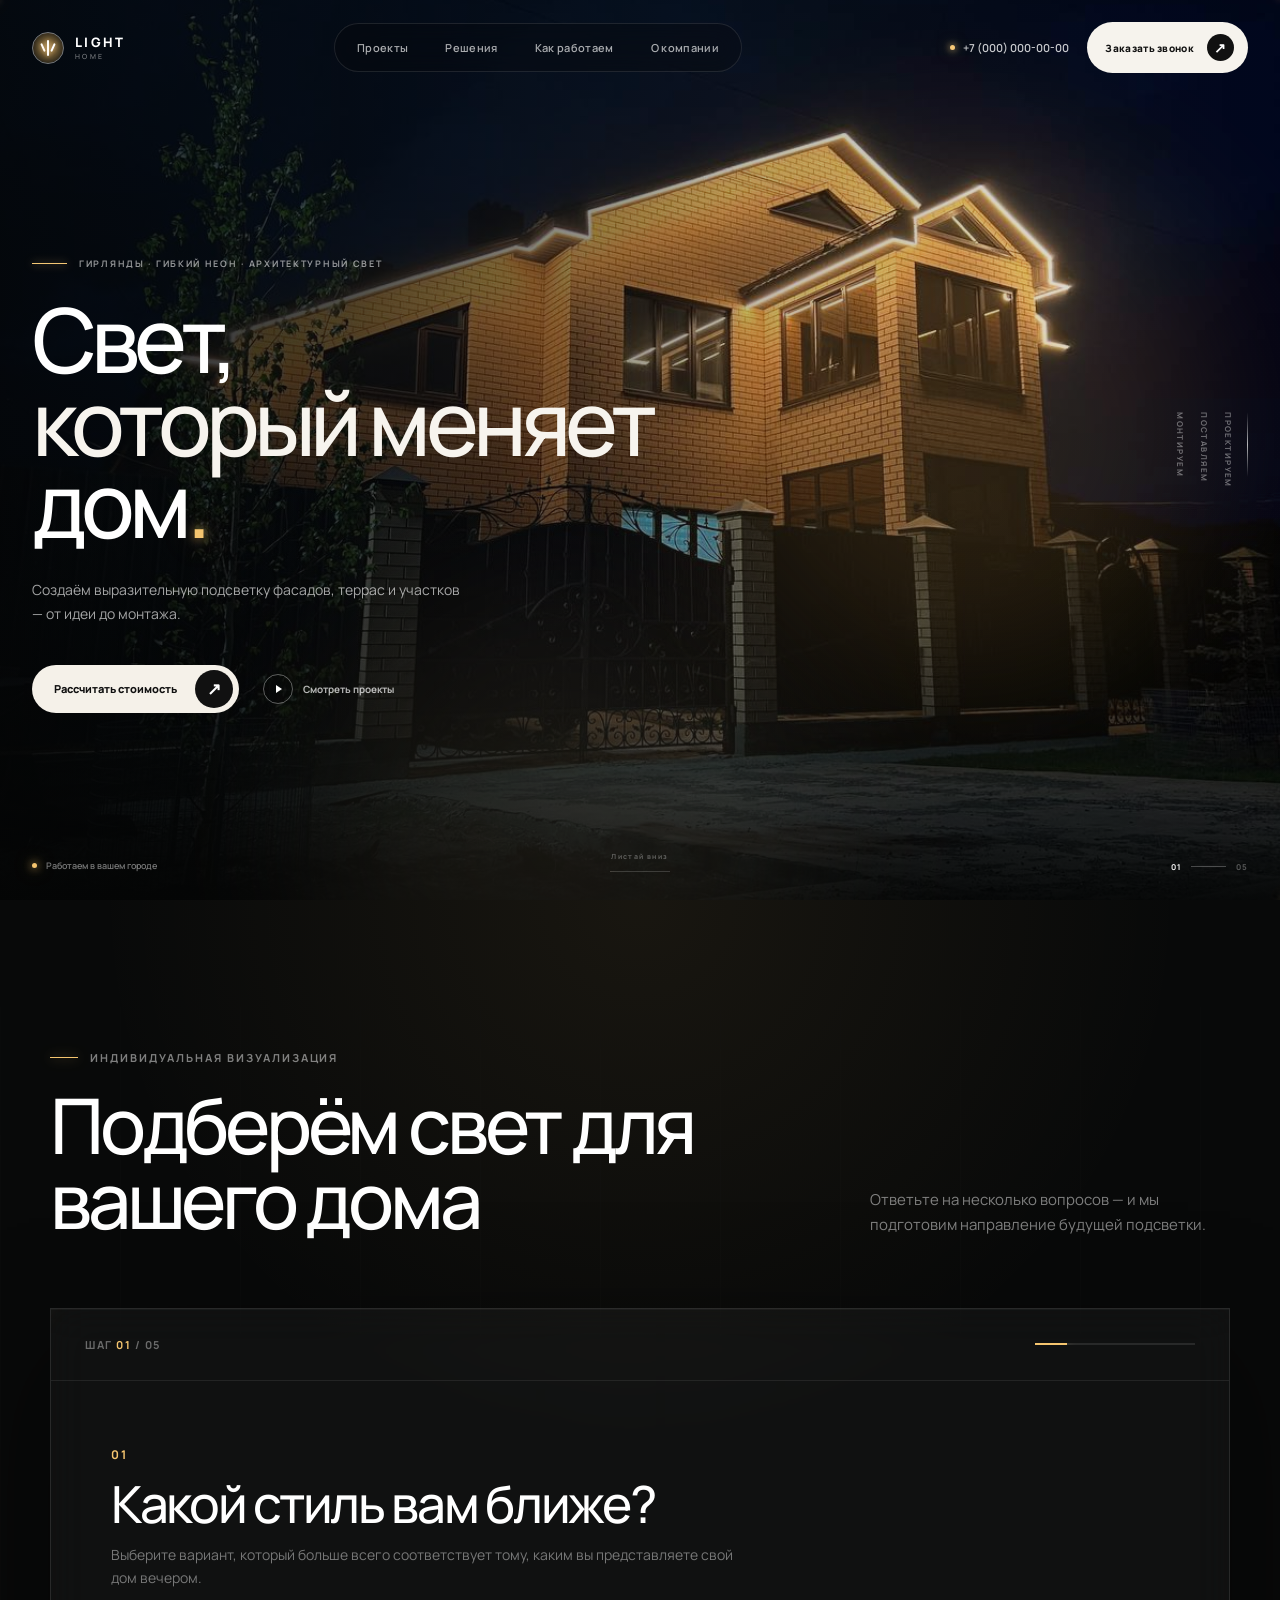
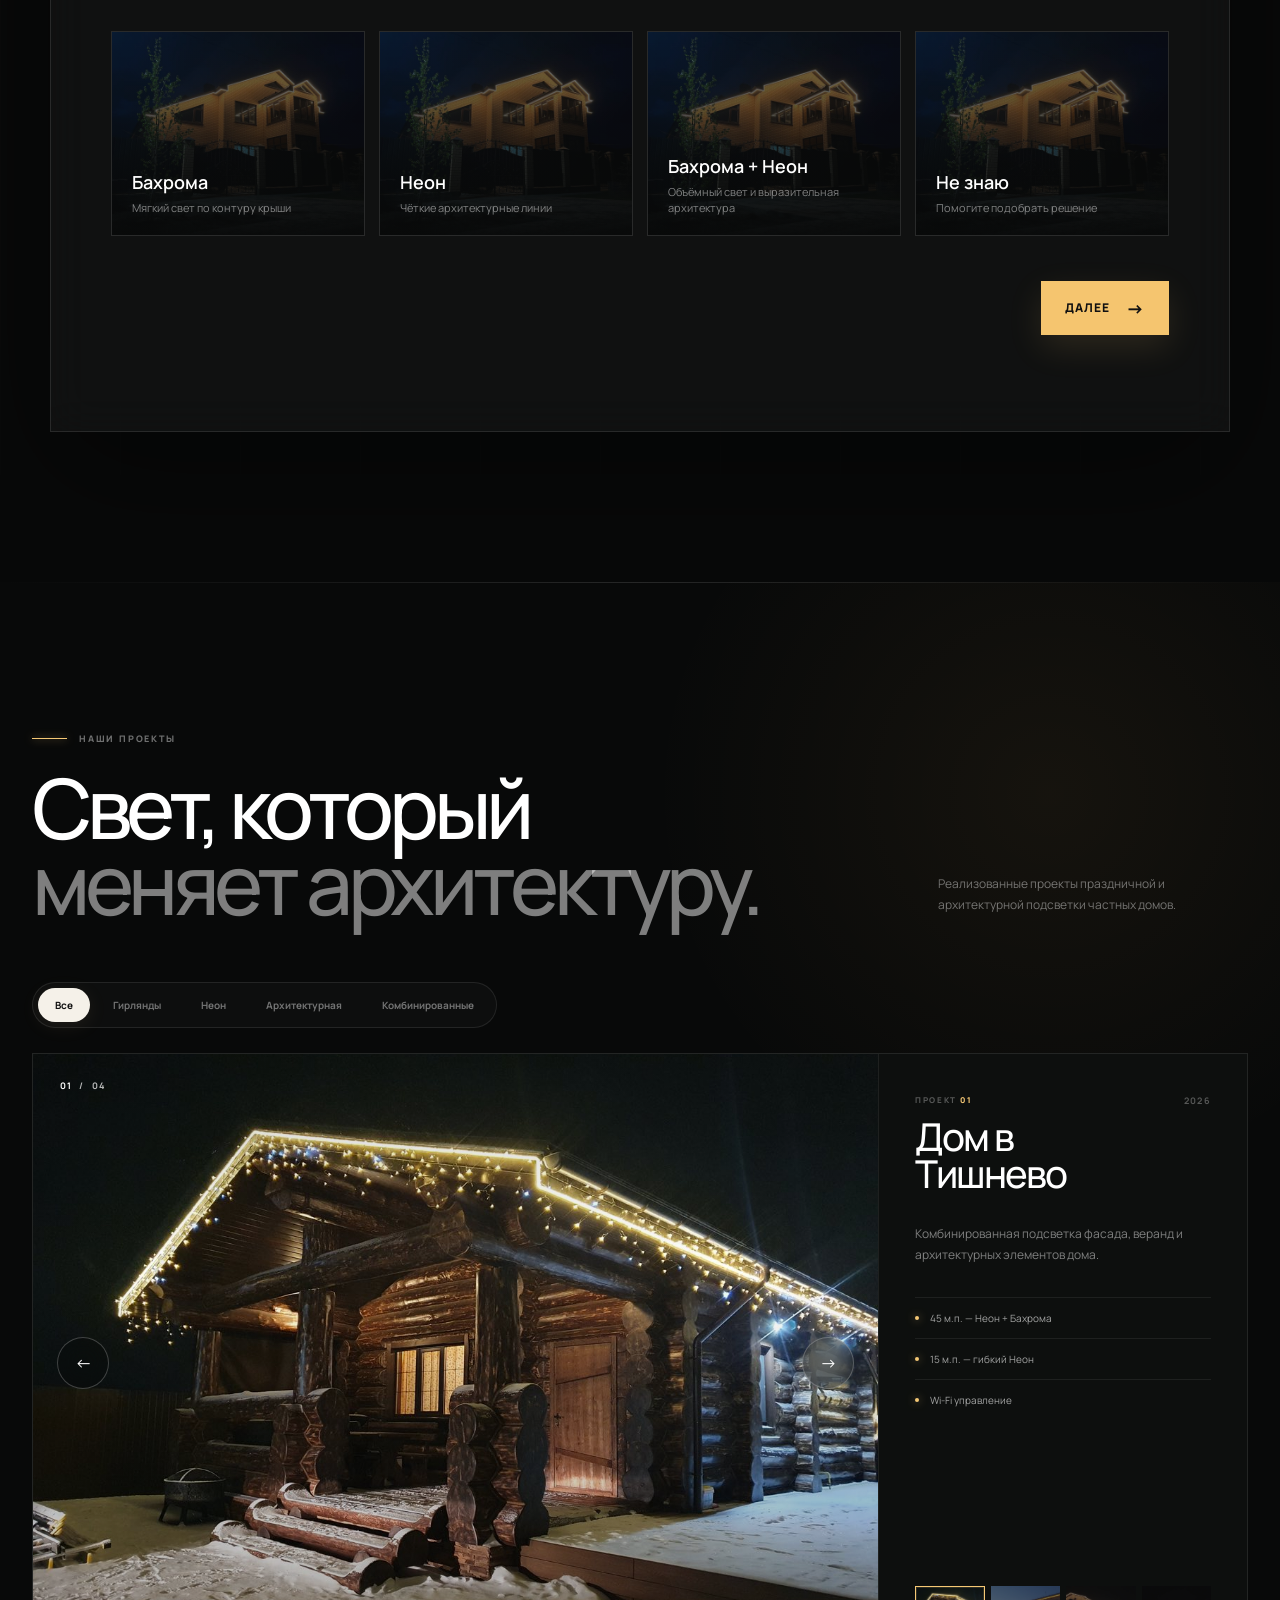
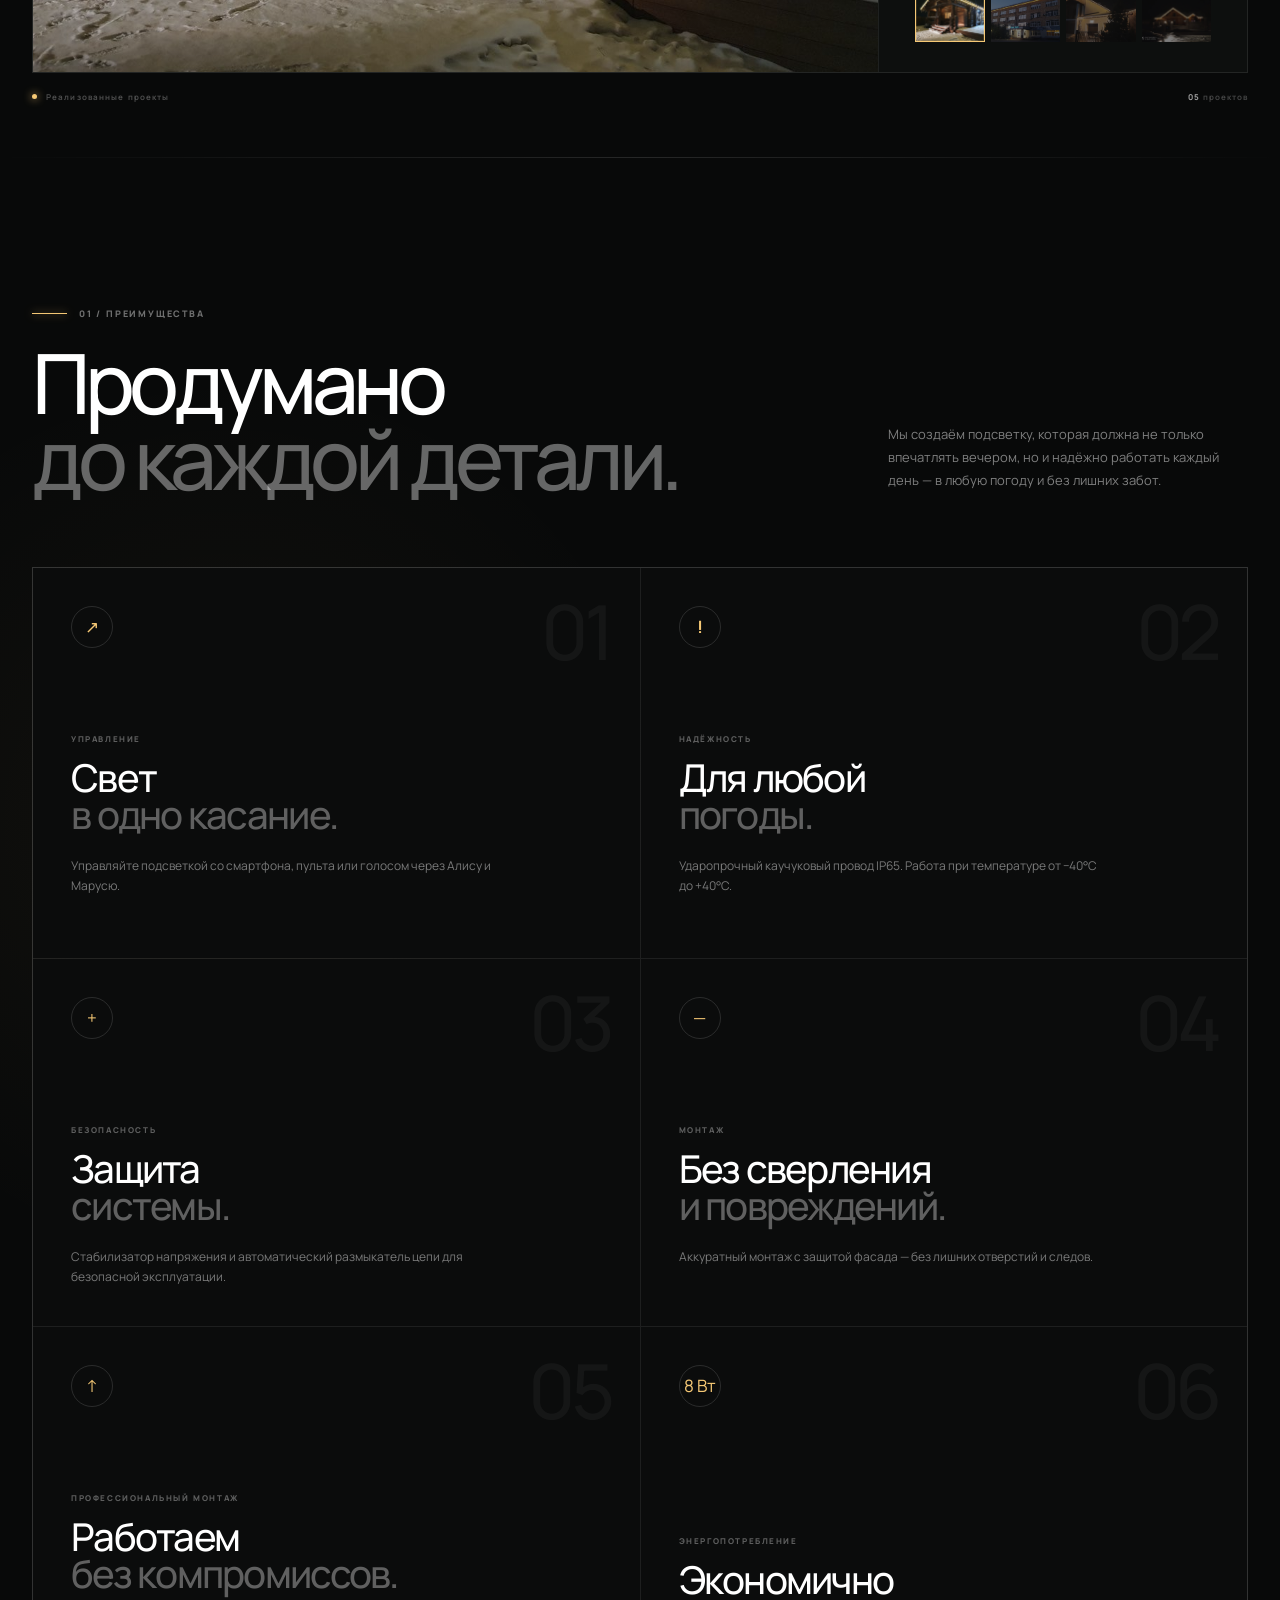
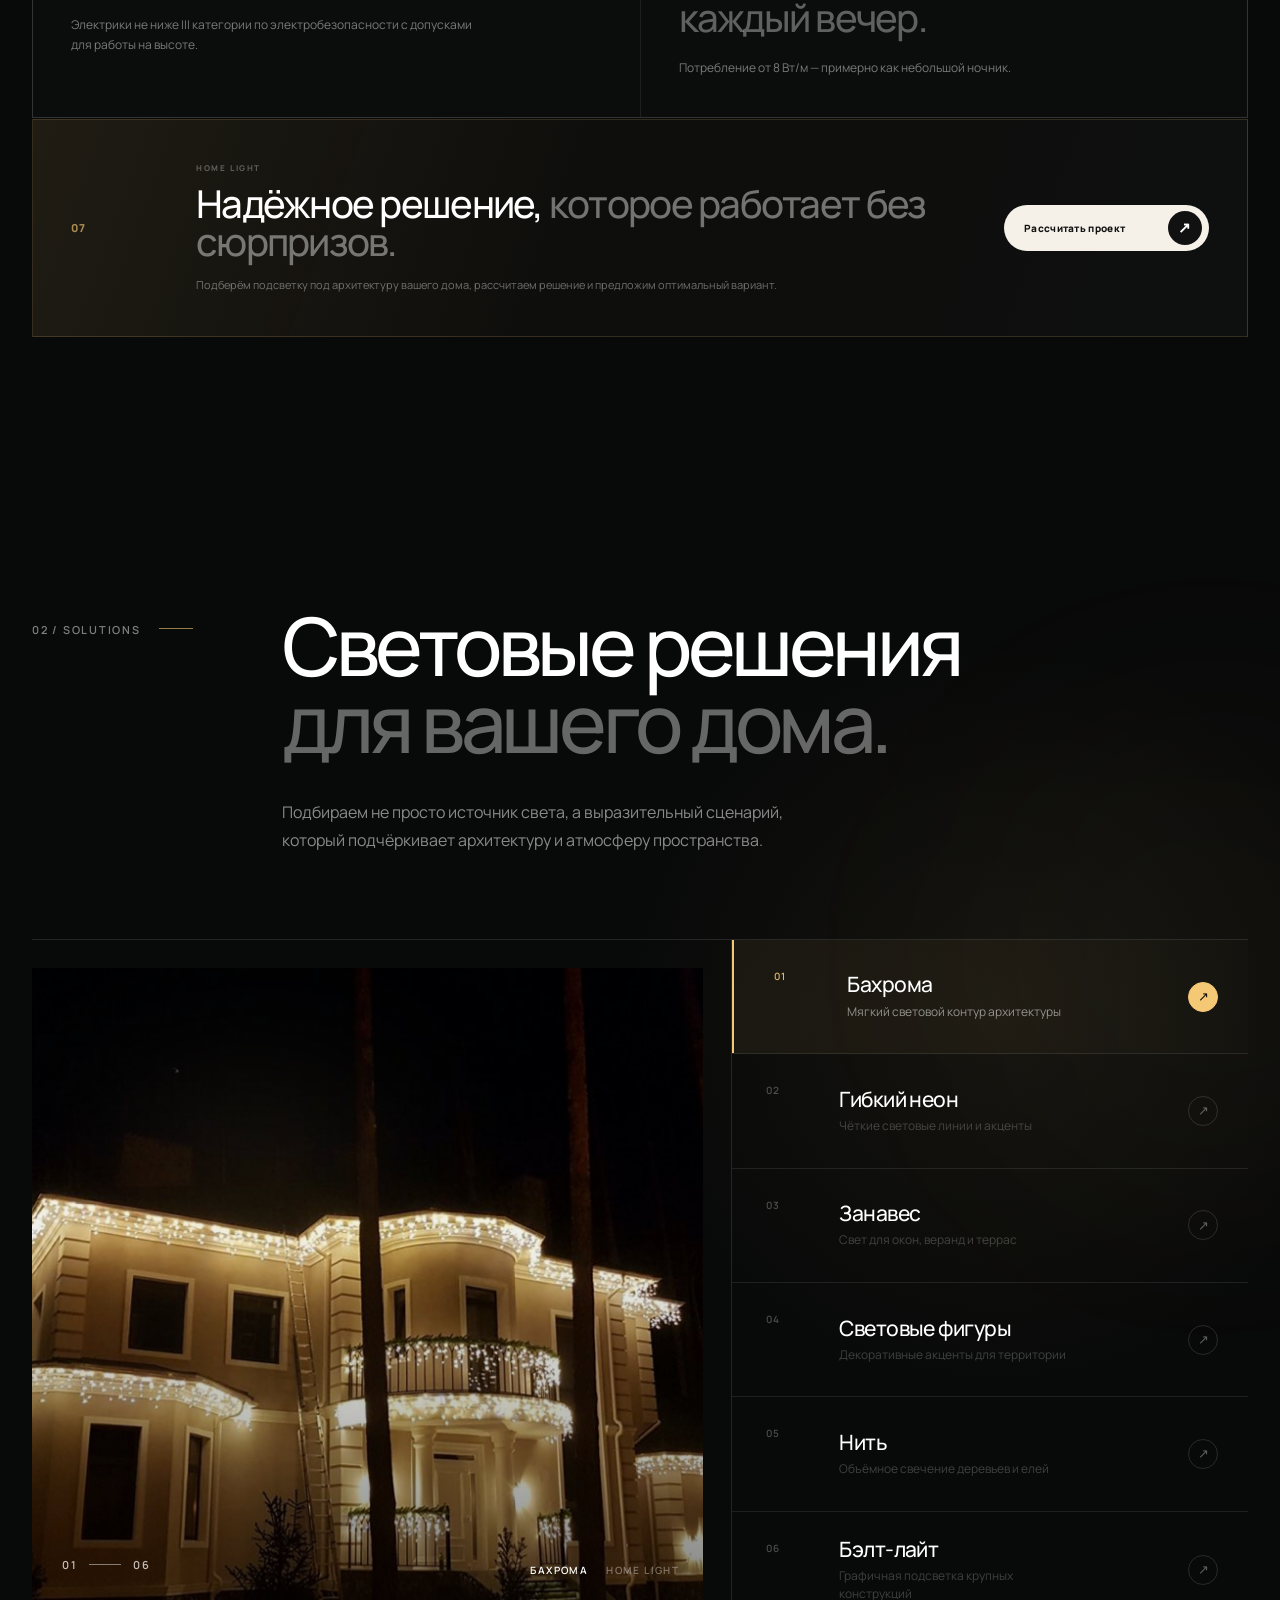
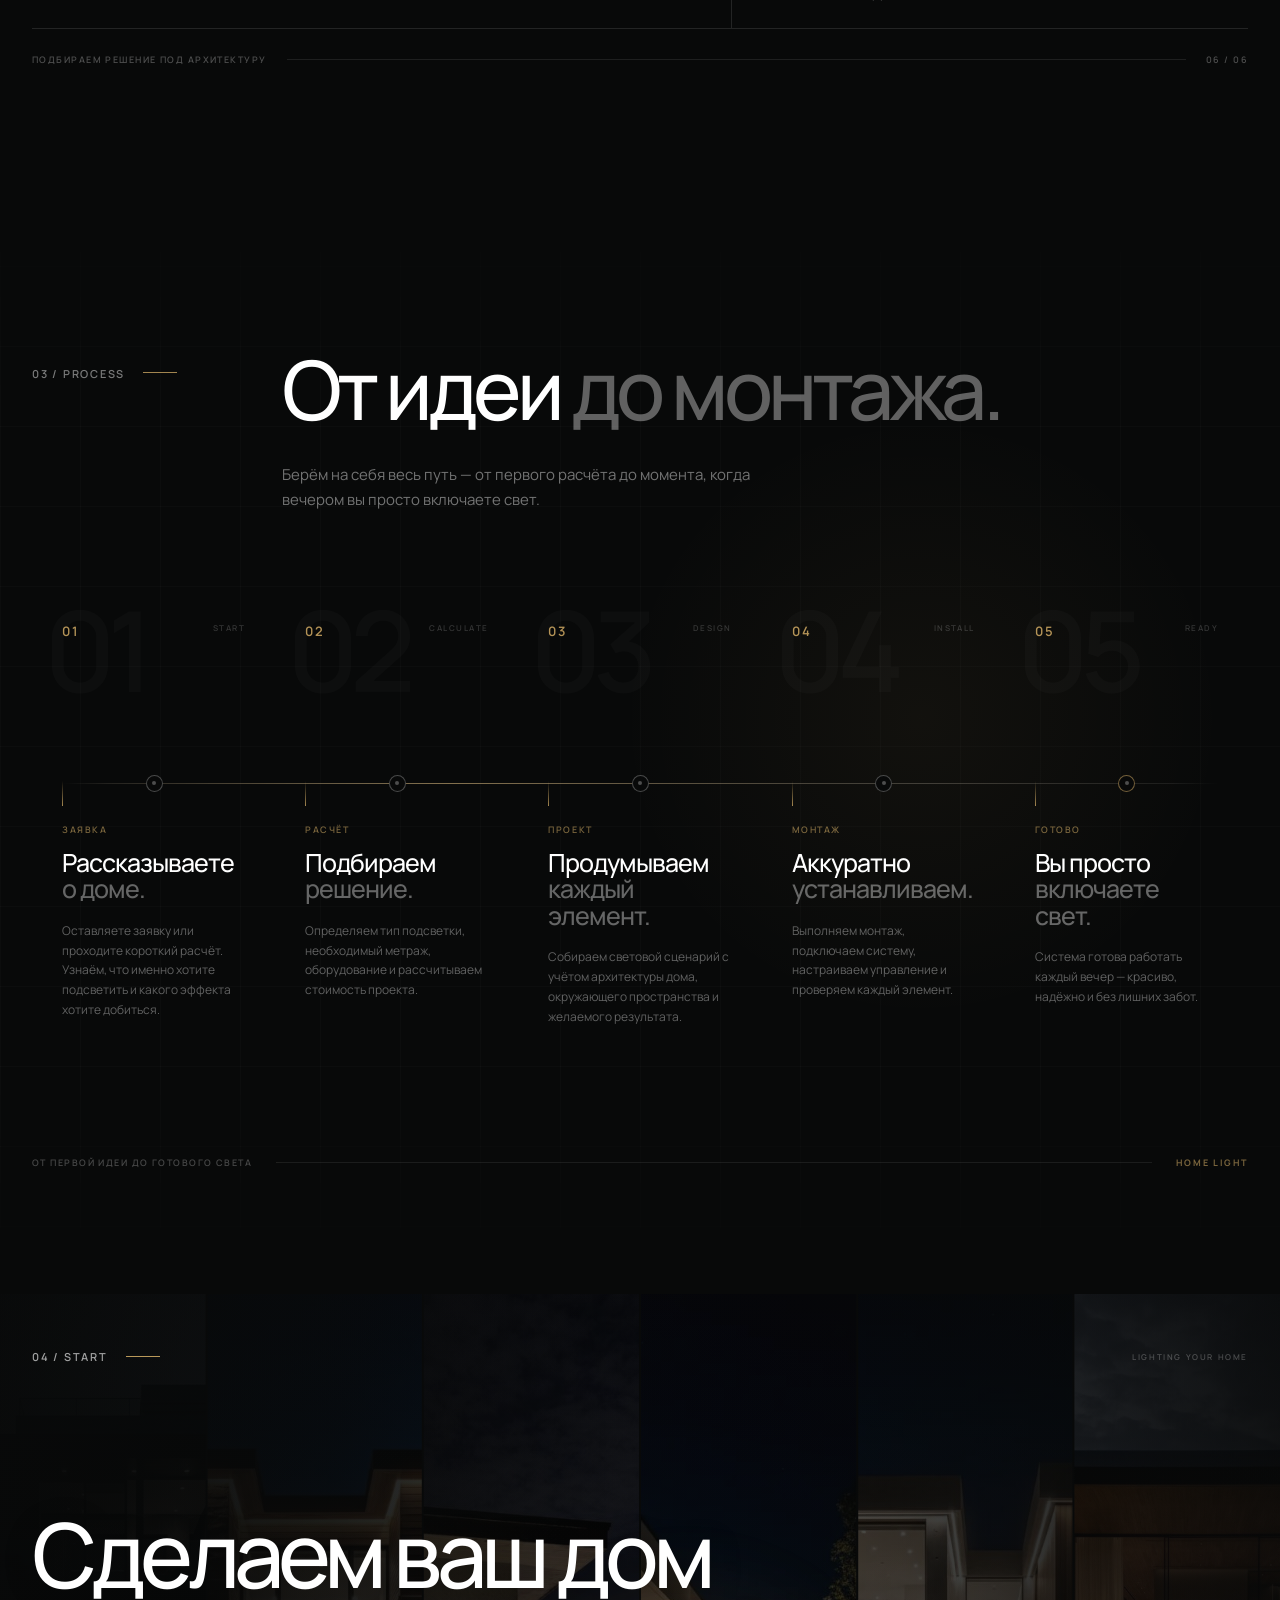
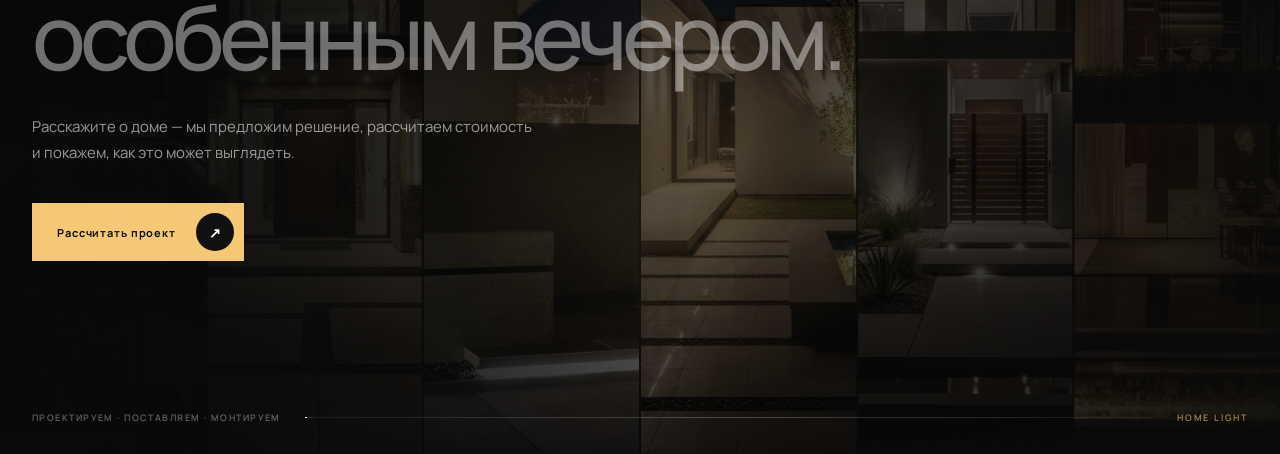
==== commit 7eea13d0: "download_25_09_2026_6" ====
--- a/index.html
+++ b/index.html
@@ -1213,20 +1213,423 @@
 
 
 
-<section id="process" class="demo-section">
-    <span>03 / PROCESS</span>
-    <h2>От идеи<br>до монтажа.</h2>
+
+
+<!-- =========================================================
+     PROCESS
+========================================================= -->
+
+<section class="process-section" id="process">
+
+    <div class="process-container">
+
+        <!-- HEADER -->
+
+        <div class="process-header">
+
+            <div class="process-kicker">
+                <span>03 / PROCESS</span>
+                <i></i>
+            </div>
+
+            <div class="process-heading">
+
+                <h2>
+                    От идеи
+                    <span>до монтажа.</span>
+                </h2>
+
+                <p>
+                    Берём на себя весь путь — от первого расчёта
+                    до момента, когда вечером вы просто включаете свет.
+                </p>
+
+            </div>
+
+        </div>
+
+
+        <!-- PROCESS PATH -->
+
+        <div class="process-path">
+
+            <div class="process-line">
+
+                <div class="process-line-base"></div>
+
+                <div class="process-line-progress"></div>
+
+                <div class="process-line-light"></div>
+
+            </div>
+
+
+            <!-- 01 -->
+
+            <article class="process-step process-step-1">
+
+                <div class="process-step-top">
+
+                    <span class="process-step-number">
+                        01
+                    </span>
+
+                    <span class="process-step-status">
+                        START
+                    </span>
+
+                </div>
+
+                <div class="process-node">
+                    <span></span>
+                </div>
+
+                <div class="process-step-content">
+
+                    <div class="process-step-label">
+                        ЗАЯВКА
+                    </div>
+
+                    <h3>
+                        Рассказываете
+                        <span>о доме.</span>
+                    </h3>
+
+                    <p>
+                        Оставляете заявку или проходите
+                        короткий расчёт. Узнаём, что именно
+                        хотите подсветить и какого эффекта
+                        хотите добиться.
+                    </p>
+
+                </div>
+
+            </article>
+
+
+            <!-- 02 -->
+
+            <article class="process-step process-step-2">
+
+                <div class="process-step-top">
+
+                    <span class="process-step-number">
+                        02
+                    </span>
+
+                    <span class="process-step-status">
+                        CALCULATE
+                    </span>
+
+                </div>
+
+                <div class="process-node">
+                    <span></span>
+                </div>
+
+                <div class="process-step-content">
+
+                    <div class="process-step-label">
+                        РАСЧЁТ
+                    </div>
+
+                    <h3>
+                        Подбираем
+                        <span>решение.</span>
+                    </h3>
+
+                    <p>
+                        Определяем тип подсветки, необходимый
+                        метраж, оборудование и рассчитываем
+                        стоимость проекта.
+                    </p>
+
+                </div>
+
+            </article>
+
+
+            <!-- 03 -->
+
+            <article class="process-step process-step-3">
+
+                <div class="process-step-top">
+
+                    <span class="process-step-number">
+                        03
+                    </span>
+
+                    <span class="process-step-status">
+                        DESIGN
+                    </span>
+
+                </div>
+
+                <div class="process-node">
+                    <span></span>
+                </div>
+
+                <div class="process-step-content">
+
+                    <div class="process-step-label">
+                        ПРОЕКТ
+                    </div>
+
+                    <h3>
+                        Продумываем
+                        <span>каждый элемент.</span>
+                    </h3>
+
+                    <p>
+                        Собираем световой сценарий с учётом
+                        архитектуры дома, окружающего пространства
+                        и желаемого результата.
+                    </p>
+
+                </div>
+
+            </article>
+
+
+            <!-- 04 -->
+
+            <article class="process-step process-step-4">
+
+                <div class="process-step-top">
+
+                    <span class="process-step-number">
+                        04
+                    </span>
+
+                    <span class="process-step-status">
+                        INSTALL
+                    </span>
+
+                </div>
+
+                <div class="process-node">
+                    <span></span>
+                </div>
+
+                <div class="process-step-content">
+
+                    <div class="process-step-label">
+                        МОНТАЖ
+                    </div>
+
+                    <h3>
+                        Аккуратно
+                        <span>устанавливаем.</span>
+                    </h3>
+
+                    <p>
+                        Выполняем монтаж, подключаем систему,
+                        настраиваем управление и проверяем
+                        каждый элемент.
+                    </p>
+
+                </div>
+
+            </article>
+
+
+            <!-- 05 -->
+
+            <article class="process-step process-step-5">
+
+                <div class="process-step-top">
+
+                    <span class="process-step-number">
+                        05
+                    </span>
+
+                    <span class="process-step-status">
+                        READY
+                    </span>
+
+                </div>
+
+                <div class="process-node process-node-final">
+                    <span></span>
+                </div>
+
+                <div class="process-step-content">
+
+                    <div class="process-step-label">
+                        ГОТОВО
+                    </div>
+
+                    <h3>
+                        Вы просто
+                        <span>включаете свет.</span>
+                    </h3>
+
+                    <p>
+                        Система готова работать каждый вечер —
+                        красиво, надёжно и без лишних забот.
+                    </p>
+
+                </div>
+
+            </article>
+
+        </div>
+
+
+        <!-- FOOTER LINE -->
+
+        <div class="process-bottom">
+
+            <span>
+                ОТ ПЕРВОЙ ИДЕИ ДО ГОТОВОГО СВЕТА
+            </span>
+
+            <div class="process-bottom-line">
+                <span></span>
+            </div>
+
+            <strong>
+                HOME LIGHT
+            </strong>
+
+        </div>
+
+    </div>
+
 </section>
 
-<section id="about" class="demo-section demo-dark">
-    <span>04 / ABOUT</span>
-    <h2>Создаём свет,<br>который запоминается.</h2>
+
+
+
+
+
+
+
+<!-- =========================================================
+     FINAL CTA
+========================================================= -->
+
+<section class="final-cta" id="about">
+
+    <!-- PHOTO MOSAIC -->
+
+    <div class="final-cta-media">
+
+        <div class="final-cta-photo final-cta-photo-1">
+            <img src="img/work/cta_1.jpg" alt="">
+        </div>
+
+        <div class="final-cta-photo final-cta-photo-2">
+            <img src="img/work/cta_2.jpg" alt="">
+        </div>
+
+        <div class="final-cta-photo final-cta-photo-3">
+            <img src="img/work/cta_3.jpg" alt="">
+        </div>
+
+        <div class="final-cta-photo final-cta-photo-4">
+            <img src="img/work/cta_4.jpg" alt="">
+        </div>
+
+        <div class="final-cta-photo final-cta-photo-5">
+            <img src="img/work/cta_5.jpg" alt="">
+        </div>
+
+        <div class="final-cta-photo final-cta-photo-6">
+            <img src="img/work/cta_6.jpg" alt="">
+        </div>
+
+    </div>
+
+
+    <!-- DARK CINEMATIC OVERLAY -->
+
+    <div class="final-cta-overlay"></div>
+
+    <div class="final-cta-vignette"></div>
+
+
+    <div class="final-cta-container">
+
+        <!-- TOP -->
+
+        <div class="final-cta-top">
+
+            <div class="final-cta-kicker">
+
+                <span>04 / START</span>
+
+                <i></i>
+
+            </div>
+
+            <span class="final-cta-top-label">
+                LIGHTING YOUR HOME
+            </span>
+
+        </div>
+
+
+        <!-- MAIN -->
+
+        <div class="final-cta-main">
+
+            <div class="final-cta-copy">
+
+                <h2>
+                    Сделаем ваш дом
+                    <span>особенным вечером.</span>
+                </h2>
+
+                <p>
+                    Расскажите о доме — мы предложим решение,
+                    рассчитаем стоимость и покажем,
+                    как это может выглядеть.
+                </p>
+
+                <a href="#quiz" class="final-cta-button">
+
+                    <span>
+                        Рассчитать проект
+                    </span>
+
+                    <span class="final-cta-button-arrow">
+                        ↗
+                    </span>
+
+                </a>
+
+            </div>
+
+        </div>
+
+
+        <!-- BOTTOM ROUTE -->
+
+        <div class="final-cta-bottom">
+
+            <span>
+                ПРОЕКТИРУЕМ · ПОСТАВЛЯЕМ · МОНТИРУЕМ
+            </span>
+
+            <div class="final-cta-route">
+
+                <span class="final-cta-route-line"></span>
+
+                <span class="final-cta-route-light"></span>
+
+            </div>
+
+            <strong>
+                HOME LIGHT
+            </strong>
+
+        </div>
+
+    </div>
+
 </section>
 
-<!-- <section id="quiz" class="demo-section">
-    <span>05 / quiz</span>
-    <h2>Рассчитаем ваш<br>проект.</h2>
-</section> -->
 
 
 </main>
--- a/css/style.css
+++ b/css/style.css
@@ -5589,4 +5589,2493 @@
         max-width: 190px;
     }
 
+}
+
+
+
+
+
+
+/* =========================================================
+   SOLUTIONS — MOBILE ARROWS
+========================================================= */
+
+@media (max-width: 800px) {
+
+    .solution-arrow {
+        font-size: 0;
+    }
+
+    .solution-arrow::after {
+        content: "";
+
+        display: inline-block;
+
+        width: 15px;
+        height: 15px;
+
+        background-image: url("data:image/svg+xml,%3Csvg xmlns='http://www.w3.org/2000/svg' viewBox='0 0 24 24'%3E%3Cpath d='M5 19L19 5M9 5h10v10' fill='none' stroke='currentColor' stroke-width='2.2' stroke-linecap='round' stroke-linejoin='round'/%3E%3C/svg%3E");
+
+        background-repeat: no-repeat;
+        background-size: contain;
+        background-position: center;
+    }
+
+}
+
+
+
+/* =========================================================
+   ADVANTAGES — MOBILE ARROWS
+========================================================= */
+
+@media (max-width: 800px) {
+
+    .advantage-card:first-child .advantage-icon {
+        font-size: 0;
+    }
+
+    .advantage-card:first-child .advantage-icon::after {
+        content: "";
+
+        display: inline-block;
+
+        width: 18px;
+        height: 18px;
+
+        background-image: url("data:image/svg+xml,%3Csvg xmlns='http://www.w3.org/2000/svg' viewBox='0 0 24 24'%3E%3Cpath d='M5 19L19 5M9 5h10v10' fill='none' stroke='%23f5c875' stroke-width='2.2' stroke-linecap='round' stroke-linejoin='round'/%3E%3C/svg%3E");
+
+        background-repeat: no-repeat;
+        background-size: contain;
+        background-position: center;
+    }
+
+
+    /* =====================================================
+       CTA — WHITE ARROW
+    ===================================================== */
+
+    .advantages-cta-button > span:last-child {
+        font-size: 0;
+    }
+
+    .advantages-cta-button > span:last-child::after {
+        content: "";
+
+        display: inline-block;
+
+        width: 17px;
+        height: 17px;
+
+        background-image: url("data:image/svg+xml,%3Csvg xmlns='http://www.w3.org/2000/svg' viewBox='0 0 24 24'%3E%3Cpath d='M5 19L19 5M9 5h10v10' fill='none' stroke='%23ffffff' stroke-width='2.2' stroke-linecap='round' stroke-linejoin='round'/%3E%3C/svg%3E");
+
+        background-repeat: no-repeat;
+        background-size: contain;
+        background-position: center;
+    }
+
+}
+
+
+
+
+
+
+
+
+
+/* =========================================================
+   PROCESS
+========================================================= */
+
+.process-section {
+    position: relative;
+
+    padding: 150px 0 125px;
+
+    background:
+        radial-gradient(
+            circle at 18% 58%,
+            rgba(245, 200, 117, 0.035),
+            transparent 30%
+        ),
+        #080909;
+
+    overflow: hidden;
+}
+
+
+/* subtle grid */
+
+.process-section::before {
+    content: "";
+
+    position: absolute;
+    inset: 0;
+
+    background-image:
+        linear-gradient(
+            90deg,
+            rgba(255, 255, 255, 0.018) 1px,
+            transparent 1px
+        ),
+        linear-gradient(
+            rgba(255, 255, 255, 0.018) 1px,
+            transparent 1px
+        );
+
+    background-size: 80px 80px;
+
+    mask-image:
+        linear-gradient(
+            to bottom,
+            transparent,
+            black 20%,
+            black 80%,
+            transparent
+        );
+
+    pointer-events: none;
+}
+
+
+.process-container {
+    position: relative;
+    z-index: 1;
+
+    width: min(1400px, calc(100% - 64px));
+    margin: 0 auto;
+}
+
+
+/* =========================================================
+   HEADER
+========================================================= */
+
+.process-header {
+    display: grid;
+
+    grid-template-columns: 180px minmax(0, 1fr);
+
+    gap: 70px;
+
+    margin-bottom: 100px;
+}
+
+
+.process-kicker {
+    display: flex;
+    align-items: flex-start;
+
+    gap: 18px;
+
+    padding-top: 15px;
+}
+
+
+.process-kicker span {
+    font-size: 11px;
+    font-weight: 600;
+
+    letter-spacing: 0.16em;
+
+    color: rgba(255, 255, 255, 0.46);
+
+    white-space: nowrap;
+}
+
+
+.process-kicker i {
+    display: block;
+
+    width: 34px;
+    height: 1px;
+
+    margin-top: 6px;
+
+    background: rgba(245, 200, 117, 0.65);
+}
+
+
+.process-heading {
+    max-width: 1050px;
+}
+
+
+.process-heading h2 {
+    margin: 0;
+
+    font-size: clamp(52px, 6.3vw, 92px);
+
+    line-height: 0.96;
+
+    letter-spacing: -0.055em;
+
+    font-weight: 500;
+}
+
+
+.process-heading h2 span {
+    color: rgba(255, 255, 255, 0.36);
+}
+
+
+.process-heading p {
+    max-width: 570px;
+
+    margin: 38px 0 0;
+
+    font-size: 16px;
+
+    line-height: 1.7;
+
+    color: rgba(255, 255, 255, 0.48);
+}
+
+
+/* =========================================================
+   PATH
+========================================================= */
+
+.process-path {
+    position: relative;
+
+    display: grid;
+
+    grid-template-columns:
+        repeat(5, minmax(0, 1fr));
+
+    gap: 0;
+
+    min-height: 570px;
+
+    border-top: 1px solid rgba(255, 255, 255, 0.1);
+    border-bottom: 1px solid rgba(255, 255, 255, 0.1);
+}
+
+
+/* =========================================================
+   LINE
+========================================================= */
+
+.process-line {
+    position: absolute;
+
+    z-index: 1;
+
+    left: 6%;
+    right: 6%;
+
+    top: 198px;
+
+    height: 1px;
+
+    pointer-events: none;
+}
+
+
+.process-line-base {
+    position: absolute;
+
+    inset: 0;
+
+    background:
+        linear-gradient(
+            90deg,
+            rgba(255, 255, 255, 0.05),
+            rgba(255, 255, 255, 0.17),
+            rgba(255, 255, 255, 0.05)
+        );
+}
+
+
+.process-line-progress {
+    position: absolute;
+
+    left: 0;
+    top: 0;
+
+    width: 0;
+    height: 1px;
+
+    background:
+        linear-gradient(
+            90deg,
+            transparent,
+            rgba(245, 200, 117, 0.8),
+            #f5c875
+        );
+
+    box-shadow:
+        0 0 12px rgba(245, 200, 117, 0.45),
+        0 0 30px rgba(245, 200, 117, 0.12);
+
+    transition:
+        width 2.2s cubic-bezier(.16, 1, .3, 1);
+}
+
+
+.process-line-light {
+    position: absolute;
+
+    top: 50%;
+
+    left: 0;
+
+    width: 4px;
+    height: 4px;
+
+    margin-top: -2px;
+
+    border-radius: 50%;
+
+    background: #fff;
+
+    box-shadow:
+        0 0 8px #fff,
+        0 0 18px #f5c875,
+        0 0 38px rgba(245, 200, 117, 0.7);
+
+    opacity: 0;
+
+    transition: opacity 0.4s ease;
+}
+
+
+.process-section.is-visible .process-line-progress {
+    width: 100%;
+}
+
+
+.process-section.is-visible .process-line-light {
+    opacity: 1;
+
+    animation:
+        processLightMove 2.2s
+        cubic-bezier(.16, 1, .3, 1)
+        forwards;
+}
+
+
+@keyframes processLightMove {
+
+    0% {
+        left: 0;
+        opacity: 0;
+    }
+
+    8% {
+        opacity: 1;
+    }
+
+    90% {
+        opacity: 1;
+    }
+
+    100% {
+        left: 100%;
+        opacity: 0;
+    }
+
+}
+
+
+/* =========================================================
+   STEP
+========================================================= */
+
+.process-step {
+    position: relative;
+
+    z-index: 2;
+
+    min-width: 0;
+
+    padding:
+        32px
+        26px
+        55px;
+
+    opacity: 0;
+
+    transform: translateY(35px);
+
+    transition:
+        opacity 0.8s ease,
+        transform 0.9s cubic-bezier(.16, 1, .3, 1);
+}
+
+
+.process-section.is-visible .process-step {
+    opacity: 1;
+
+    transform: translateY(0);
+}
+
+
+.process-section.is-visible .process-step:nth-child(2) {
+    transition-delay: 0.1s;
+}
+
+
+.process-section.is-visible .process-step:nth-child(3) {
+    transition-delay: 0.22s;
+}
+
+
+.process-section.is-visible .process-step:nth-child(4) {
+    transition-delay: 0.34s;
+}
+
+
+.process-section.is-visible .process-step:nth-child(5) {
+    transition-delay: 0.46s;
+}
+
+
+.process-section.is-visible .process-step:nth-child(6) {
+    transition-delay: 0.58s;
+}
+
+
+/* =========================================================
+   STEP TOP
+========================================================= */
+
+.process-step-top {
+    display: flex;
+
+    align-items: center;
+    justify-content: space-between;
+
+    margin-bottom: 111px;
+}
+
+
+.process-step-number {
+    font-size: 11px;
+
+    font-weight: 600;
+
+    letter-spacing: 0.14em;
+
+    color: rgba(245, 200, 117, 0.85);
+}
+
+
+.process-step-status {
+    font-size: 8px;
+
+    font-weight: 600;
+
+    letter-spacing: 0.17em;
+
+    color: rgba(255, 255, 255, 0.19);
+}
+
+
+/* =========================================================
+   NODE
+========================================================= */
+
+.process-node {
+    position: absolute;
+
+    z-index: 4;
+
+    top: 191px;
+    left: 26px;
+
+    width: 15px;
+    height: 15px;
+
+    border: 1px solid rgba(255, 255, 255, 0.28);
+
+    border-radius: 50%;
+
+    background: #080909;
+
+    transition:
+        border-color 0.4s ease,
+        box-shadow 0.4s ease,
+        transform 0.5s cubic-bezier(.16, 1, .3, 1);
+}
+
+
+.process-node span {
+    position: absolute;
+
+    top: 50%;
+    left: 50%;
+
+    width: 4px;
+    height: 4px;
+
+    margin:
+        -2px
+        0
+        0
+        -2px;
+
+    border-radius: 50%;
+
+    background: rgba(255, 255, 255, 0.25);
+
+    transition:
+        background 0.4s ease,
+        box-shadow 0.4s ease;
+}
+
+
+.process-step:hover .process-node,
+.process-step.active .process-node {
+    border-color: #f5c875;
+
+    box-shadow:
+        0 0 0 5px rgba(245, 200, 117, 0.045),
+        0 0 25px rgba(245, 200, 117, 0.12);
+
+    transform: scale(1.1);
+}
+
+
+.process-step:hover .process-node span,
+.process-step.active .process-node span {
+    background: #f5c875;
+
+    box-shadow:
+        0 0 8px #f5c875,
+        0 0 18px rgba(245, 200, 117, 0.65);
+}
+
+
+.process-node-final {
+    border-color: rgba(245, 200, 117, 0.5);
+}
+
+
+/* =========================================================
+   CONTENT
+========================================================= */
+
+.process-step-content {
+    max-width: 220px;
+}
+
+
+.process-step-label {
+    margin-bottom: 15px;
+
+    font-size: 9px;
+
+    font-weight: 600;
+
+    letter-spacing: 0.16em;
+
+    color: rgba(255, 255, 255, 0.3);
+}
+
+
+.process-step h3 {
+    margin: 0;
+
+    font-size: clamp(22px, 2vw, 29px);
+
+    line-height: 1.08;
+
+    letter-spacing: -0.035em;
+
+    font-weight: 500;
+}
+
+
+.process-step h3 span {
+    color: rgba(255, 255, 255, 0.38);
+}
+
+
+.process-step p {
+    margin: 22px 0 0;
+
+    font-size: 12px;
+
+    line-height: 1.65;
+
+    color: rgba(255, 255, 255, 0.4);
+}
+
+
+/* =========================================================
+   HOVER
+========================================================= */
+
+.process-step {
+    transition:
+        opacity 0.8s ease,
+        transform 0.9s cubic-bezier(.16, 1, .3, 1),
+        background 0.45s ease;
+}
+
+
+.process-step:hover {
+    background:
+        radial-gradient(
+            circle at 50% 32%,
+            rgba(245, 200, 117, 0.045),
+            transparent 40%
+        );
+}
+
+
+.process-step:hover .process-step-label {
+    color: rgba(245, 200, 117, 0.7);
+}
+
+
+.process-step:hover .process-step-content p {
+    color: rgba(255, 255, 255, 0.55);
+}
+
+
+/* =========================================================
+   BOTTOM
+========================================================= */
+
+.process-bottom {
+    display: grid;
+
+    grid-template-columns:
+        auto
+        minmax(50px, 1fr)
+        auto;
+
+    align-items: center;
+
+    gap: 20px;
+
+    padding-top: 25px;
+
+    font-size: 9px;
+
+    font-weight: 600;
+
+    letter-spacing: 0.16em;
+
+    color: rgba(255, 255, 255, 0.25);
+}
+
+
+.process-bottom-line {
+    position: relative;
+
+    height: 1px;
+
+    background: rgba(255, 255, 255, 0.08);
+
+    overflow: hidden;
+}
+
+
+.process-bottom-line span {
+    position: absolute;
+
+    top: 0;
+    left: -20%;
+
+    width: 20%;
+    height: 1px;
+
+    background: #f5c875;
+
+    box-shadow:
+        0 0 12px rgba(245, 200, 117, 0.65);
+
+    opacity: 0;
+}
+
+
+.process-section.is-visible .process-bottom-line span {
+    opacity: 1;
+
+    animation:
+        processBottomSweep
+        3.5s
+        linear
+        infinite;
+}
+
+
+@keyframes processBottomSweep {
+
+    0% {
+        left: -20%;
+    }
+
+    100% {
+        left: 120%;
+    }
+
+}
+
+
+/* =========================================================
+   TABLET
+========================================================= */
+
+@media (max-width: 1050px) {
+
+    .process-header {
+        grid-template-columns: 1fr;
+
+        gap: 35px;
+
+        margin-bottom: 65px;
+    }
+
+
+    .process-path {
+        grid-template-columns:
+            repeat(2, minmax(0, 1fr));
+
+        min-height: auto;
+
+        padding: 0;
+    }
+
+
+    .process-line {
+        display: none;
+    }
+
+
+    .process-step {
+        min-height: 360px;
+
+        border-right:
+            1px solid rgba(255, 255, 255, 0.08);
+
+        border-bottom:
+            1px solid rgba(255, 255, 255, 0.08);
+    }
+
+
+    .process-step:nth-child(2n) {
+        border-right: 0;
+    }
+
+
+    .process-step-top {
+        margin-bottom: 80px;
+    }
+
+
+    .process-node {
+        top: 157px;
+    }
+
+}
+
+
+/* =========================================================
+   MOBILE
+========================================================= */
+
+@media (max-width: 700px) {
+
+    .process-section {
+        padding: 100px 0 80px;
+    }
+
+
+    .process-container {
+        width: calc(100% - 36px);
+    }
+
+
+    .process-header {
+        gap: 28px;
+
+        margin-bottom: 50px;
+    }
+
+
+    .process-kicker {
+        gap: 14px;
+
+        padding-top: 0;
+    }
+
+
+    .process-kicker span {
+        font-size: 9px;
+    }
+
+
+    .process-kicker i {
+        width: 25px;
+    }
+
+
+    .process-heading h2 {
+        font-size: clamp(43px, 12vw, 60px);
+
+        line-height: 0.98;
+    }
+
+
+    .process-heading p {
+        margin-top: 26px;
+
+        font-size: 14px;
+
+        line-height: 1.65;
+    }
+
+
+    .process-path {
+        display: flex;
+
+        flex-direction: column;
+
+        border-top: 1px solid rgba(255, 255, 255, 0.1);
+
+        border-bottom: 1px solid rgba(255, 255, 255, 0.1);
+    }
+
+
+    .process-step {
+        min-height: 0;
+
+        padding:
+            30px
+            0
+            34px
+            45px;
+
+        border-right: 0;
+
+        border-bottom:
+            1px solid rgba(255, 255, 255, 0.08);
+    }
+
+
+    .process-step:last-child {
+        border-bottom: 0;
+    }
+
+
+    .process-step-top {
+        margin-bottom: 24px;
+    }
+
+
+    .process-step-number {
+        font-size: 10px;
+    }
+
+
+    .process-step-status {
+        font-size: 7px;
+    }
+
+
+    .process-step-content {
+        max-width: 300px;
+    }
+
+
+    .process-step-label {
+        margin-bottom: 12px;
+
+        font-size: 8px;
+    }
+
+
+    .process-step h3 {
+        font-size: 25px;
+    }
+
+
+    .process-step p {
+        margin-top: 16px;
+
+        font-size: 12px;
+
+        line-height: 1.65;
+    }
+
+
+    .process-node {
+        top: 32px;
+        left: 0;
+
+        width: 14px;
+        height: 14px;
+    }
+
+
+    /*
+     * Вертикальная световая линия
+     */
+
+    .process-path::before {
+        content: "";
+
+        position: absolute;
+
+        top: 38px;
+        bottom: 38px;
+
+        left: 6px;
+
+        width: 1px;
+
+        background:
+            linear-gradient(
+                to bottom,
+                rgba(255, 255, 255, 0.18),
+                rgba(245, 200, 117, 0.28),
+                rgba(255, 255, 255, 0.08)
+            );
+    }
+
+
+    .process-path::after {
+        content: "";
+
+        position: absolute;
+
+        left: 4px;
+        top: 40px;
+
+        width: 5px;
+        height: 5px;
+
+        border-radius: 50%;
+
+        background: #f5c875;
+
+        box-shadow:
+            0 0 8px #f5c875,
+            0 0 20px rgba(245, 200, 117, 0.5);
+
+        opacity: 0;
+    }
+
+
+    .process-section.is-visible .process-path::after {
+
+        opacity: 1;
+
+        animation:
+            processMobileLight
+            3.8s
+            ease-in-out
+            infinite;
+
+    }
+
+
+    @keyframes processMobileLight {
+
+        0% {
+            top: 40px;
+        }
+
+        45% {
+            top: 50%;
+        }
+
+        100% {
+            top: calc(100% - 43px);
+        }
+
+    }
+
+
+    .process-bottom {
+        grid-template-columns:
+            1fr
+            auto;
+
+        gap: 15px;
+
+        font-size: 8px;
+    }
+
+
+    .process-bottom-line {
+        display: none;
+    }
+
+}
+
+
+/* =========================================================
+   SMALL MOBILE
+========================================================= */
+
+@media (max-width: 420px) {
+
+    .process-container {
+        width: calc(100% - 28px);
+    }
+
+
+    .process-section {
+        padding-top: 90px;
+    }
+
+
+    .process-heading h2 {
+        font-size: 42px;
+    }
+
+
+    .process-step {
+        padding-left: 40px;
+    }
+
+
+    .process-step h3 {
+        font-size: 23px;
+    }
+
+
+    .process-step p {
+        font-size: 11px;
+    }
+
+}
+
+
+
+
+
+
+/* =========================================================
+   PROCESS — NEW DESKTOP DIRECTION
+   Mobile version stays visually unchanged
+========================================================= */
+
+@media (min-width: 1051px) {
+
+    .process-section {
+        padding: 165px 0 125px;
+
+        background:
+            radial-gradient(
+                circle at 72% 48%,
+                rgba(245, 200, 117, 0.045),
+                transparent 28%
+            ),
+            #080909;
+    }
+
+
+    /* -----------------------------------------
+       HEADER
+    ----------------------------------------- */
+
+    .process-header {
+        grid-template-columns: 180px minmax(0, 1fr);
+
+        gap: 70px;
+
+        margin-bottom: 105px;
+    }
+
+
+    .process-heading h2 {
+        font-size: clamp(58px, 6.4vw, 94px);
+
+        line-height: 0.94;
+
+        letter-spacing: -0.06em;
+    }
+
+
+    .process-heading p {
+        max-width: 520px;
+
+        margin-top: 34px;
+
+        font-size: 15px;
+
+        color: rgba(255, 255, 255, 0.43);
+    }
+
+
+    /* -----------------------------------------
+       PATH
+    ----------------------------------------- */
+
+    .process-path {
+        position: relative;
+
+        display: grid;
+
+        grid-template-columns:
+            repeat(5, minmax(0, 1fr));
+
+        min-height: 430px;
+
+        border: 0;
+
+        overflow: visible;
+    }
+
+
+    /* Remove old line completely */
+
+    .process-line {
+        display: none;
+    }
+
+
+    /* -----------------------------------------
+       NEW LIGHT ROUTE
+    ----------------------------------------- */
+
+    .process-path::before {
+        content: "";
+
+        position: absolute;
+
+        z-index: 0;
+
+        left: 2.5%;
+        right: 2.5%;
+
+        top:  165px;
+
+        height: 1px;
+
+        background:
+            linear-gradient(
+                90deg,
+                transparent 0%,
+                rgba(255, 255, 255, 0.07) 4%,
+                rgba(255, 255, 255, 0.16) 25%,
+                rgba(255, 255, 255, 0.16) 75%,
+                rgba(255, 255, 255, 0.07) 96%,
+                transparent 100%
+            );
+
+        transform-origin: left center;
+
+        pointer-events: none;
+    }
+
+
+    /*
+     * Warm route segments
+     */
+
+    .process-path::after {
+        content: "";
+
+        position: absolute;
+
+        z-index: 1;
+
+        left: 3%;
+        right: 3%;
+
+        top: 165px;
+
+        height: 1px;
+
+        background:
+            linear-gradient(
+                90deg,
+                transparent,
+                rgba(245, 200, 117, 0.42),
+                rgba(245, 200, 117, 0.08),
+                transparent
+            );
+
+        opacity: 0;
+
+        pointer-events: none;
+    }
+
+
+    .process-section.is-visible .process-path::after {
+        opacity: 1;
+
+        animation:
+            processDesktopRoute
+            4.8s
+            linear
+            infinite;
+    }
+
+
+    @keyframes processDesktopRoute {
+
+        0% {
+            transform: translateX(-115%);
+        }
+
+        100% {
+            transform: translateX(115%);
+        }
+
+    }
+
+
+    /* -----------------------------------------
+       STEP
+    ----------------------------------------- */
+
+    .process-step {
+        position: relative;
+
+        z-index: 2;
+
+        min-height: 500px;
+
+        padding:
+            0
+            30px
+            40px;
+
+        border: 0;
+
+        background: transparent;
+
+        opacity: 0;
+
+        transform: translateY(28px);
+
+        transition:
+            opacity 0.8s ease,
+            transform 0.9s cubic-bezier(.16, 1, .3, 1);
+    }
+
+
+    .process-section.is-visible .process-step {
+        opacity: 1;
+
+        transform: translateY(0);
+    }
+
+
+    /* -----------------------------------------
+       NUMBER
+    ----------------------------------------- */
+
+    .process-step-number {
+        display: block;
+
+        margin-bottom: 10px;
+
+        font-size: 13px;
+
+        letter-spacing: 0.16em;
+
+        color: rgba(245, 200, 117, 0.72);
+    }
+
+
+    .process-step-status {
+        position: absolute;
+
+        top: 4px;
+        right: 30px;
+
+        font-size: 8px;
+
+        letter-spacing: 0.18em;
+
+        color: rgba(255, 255, 255, 0.18);
+    }
+
+
+    /* -----------------------------------------
+       GIANT GHOST NUMBER
+    ----------------------------------------- */
+
+    .process-step::before {
+        content: attr(class);
+
+        position: absolute;
+
+        z-index: -1;
+
+        top: -24px;
+        left: 12px;
+
+        font-size: 112px;
+
+        font-weight: 600;
+
+        line-height: 1;
+
+        letter-spacing: -0.08em;
+
+        color: rgba(255, 255, 255, 0.025);
+
+        pointer-events: none;
+    }
+
+
+    .process-step-1::before {
+        content: "01";
+    }
+
+    .process-step-2::before {
+        content: "02";
+    }
+
+    .process-step-3::before {
+        content: "03";
+    }
+
+    .process-step-4::before {
+        content: "04";
+    }
+
+    .process-step-5::before {
+        content: "05";
+    }
+
+
+    /* -----------------------------------------
+       NODE
+    ----------------------------------------- */
+
+    .process-node {
+        position: absolute;
+
+        z-index: 5;
+
+        top: 157px;
+        left: 50%;
+
+        width: 17px;
+        height: 17px;
+
+        margin-left: -8px;
+
+        border: 1px solid rgba(255, 255, 255, 0.26);
+
+        border-radius: 50%;
+
+        background: #080909;
+
+        transition:
+            border-color 0.4s ease,
+            box-shadow 0.4s ease,
+            transform 0.5s cubic-bezier(.16, 1, .3, 1);
+    }
+
+
+    .process-node span {
+        width: 4px;
+        height: 4px;
+
+        margin:
+            -2px
+            0
+            0
+            -2px;
+
+        background: rgba(255, 255, 255, 0.28);
+    }
+
+
+    .process-step:hover .process-node,
+    .process-step.active .process-node {
+        border-color: #f5c875;
+
+        transform: scale(1.15);
+
+        box-shadow:
+            0 0 0 6px rgba(245, 200, 117, 0.035),
+            0 0 25px rgba(245, 200, 117, 0.2);
+    }
+
+
+    .process-step:hover .process-node span,
+    .process-step.active .process-node span {
+        background: #f5c875;
+
+        box-shadow:
+            0 0 7px #f5c875,
+            0 0 18px rgba(245, 200, 117, 0.7);
+    }
+
+
+    /* -----------------------------------------
+       CONTENT
+    ----------------------------------------- */
+
+    .process-step-top {
+        display: block;
+
+        margin: 0;
+
+        padding-top: 4px;
+    }
+
+
+    .process-step-content {
+        position: absolute;
+
+        top: 205px;
+        left: 30px;
+        right: 30px;
+
+        max-width: 220px;
+    }
+
+
+    .process-step-label {
+        margin-bottom: 14px;
+
+        font-size: 9px;
+
+        letter-spacing: 0.17em;
+
+        color: rgba(245, 200, 117, 0.48);
+    }
+
+
+    .process-step h3 {
+        font-size: 25px;
+
+        line-height: 1.06;
+
+        letter-spacing: -0.04em;
+    }
+
+
+    .process-step p {
+        margin-top: 18px;
+
+        font-size: 12px;
+
+        line-height: 1.65;
+
+        color: rgba(255, 255, 255, 0.36);
+    }
+
+
+    /* -----------------------------------------
+       VERTICAL MICRO MARKERS
+    ----------------------------------------- */
+
+    .process-step-content::before {
+        content: "";
+
+        position: absolute;
+
+        top: -42px;
+        left: 0;
+
+        width: 1px;
+        height: 25px;
+
+        background:
+            linear-gradient(
+                to bottom,
+                rgba(245, 200, 117, 0),
+                rgba(245, 200, 117, 0.65)
+            );
+    }
+
+
+    /* -----------------------------------------
+       HOVER
+    ----------------------------------------- */
+
+    .process-step:hover {
+        background: transparent;
+    }
+
+
+    .process-step:hover .process-step-label {
+        color: #f5c875;
+    }
+
+
+    .process-step:hover .process-step-content p {
+        color: rgba(255, 255, 255, 0.55);
+    }
+
+
+    /* -----------------------------------------
+       FINAL STEP
+    ----------------------------------------- */
+
+    .process-step-5 .process-node {
+        border-color: rgba(245, 200, 117, 0.45);
+    }
+
+
+    /* -----------------------------------------
+       BOTTOM
+    ----------------------------------------- */
+
+    .process-bottom {
+        position: relative;
+
+        margin-top: 12px;
+
+        padding-top: 26px;
+
+        grid-template-columns:
+            auto
+            minmax(100px, 1fr)
+            auto;
+
+        gap: 24px;
+    }
+
+
+    .process-bottom strong {
+        color: rgba(245, 200, 117, 0.48);
+
+        font-size: 9px;
+
+        letter-spacing: 0.18em;
+    }
+
+}
+
+
+/* =========================================================
+   PROCESS — MOBILE OVERRIDE
+   Keep the already approved mobile composition
+========================================================= */
+
+@media (max-width: 700px) {
+
+    .process-path::before {
+        top: 38px;
+        bottom: 38px;
+
+        left: 6px;
+
+        width: 1px;
+        height: auto;
+
+        background:
+            linear-gradient(
+                to bottom,
+                rgba(255, 255, 255, 0.18),
+                rgba(245, 200, 117, 0.28),
+                rgba(255, 255, 255, 0.08)
+            );
+    }
+
+
+    .process-path::after {
+        left: 4px;
+        right: auto;
+
+        top: 40px;
+
+        width: 5px;
+        height: 5px;
+
+        background: #f5c875;
+
+        box-shadow:
+            0 0 8px #f5c875,
+            0 0 20px rgba(245, 200, 117, 0.5);
+
+        opacity: 0;
+    }
+
+
+    .process-section.is-visible .process-path::after {
+        animation:
+            processMobileLight
+            3.8s
+            ease-in-out
+            infinite;
+    }
+
+
+    .process-step::before {
+        content: none;
+    }
+
+
+    .process-step-status {
+        position: static;
+
+        font-size: 7px;
+    }
+
+
+    .process-step-content::before {
+        display: none;
+    }
+
+
+    .process-node {
+        margin-left: 0;
+    }
+
+}
+
+
+
+
+
+
+
+
+
+
+
+
+
+
+
+/* =========================================================
+   FINAL CTA
+========================================================= */
+
+.final-cta {
+    position: relative;
+
+    min-height: 760px;
+
+    overflow: hidden;
+
+    background: #080909;
+}
+
+
+/* =========================================================
+   PHOTO MOSAIC
+========================================================= */
+
+.final-cta-media {
+    position: absolute;
+
+    inset: 0;
+
+    display: grid;
+
+    grid-template-columns:
+        repeat(6, 1fr);
+
+    gap: 2px;
+
+    transform: scale(1.015);
+
+    transition:
+        transform 1.8s cubic-bezier(.16, 1, .3, 1);
+
+    pointer-events: none;
+}
+
+
+.final-cta-photo {
+    position: relative;
+
+    height: 100%;
+
+    overflow: hidden;
+}
+
+
+.final-cta-photo img {
+    width: 100%;
+    height: 100%;
+
+    object-fit: cover;
+
+    transform: scale(1.035);
+
+    filter:
+        saturate(0.72)
+        contrast(1.08)
+        brightness(0.7);
+
+    transition:
+        transform 2s cubic-bezier(.16, 1, .3, 1),
+        filter 1.2s ease;
+}
+
+
+/* individual framing */
+
+.final-cta-photo-1 img {
+    object-position: center;
+}
+
+.final-cta-photo-2 img {
+    object-position: center;
+}
+
+.final-cta-photo-3 img {
+    object-position: center;
+}
+
+.final-cta-photo-4 img {
+    object-position: center;
+}
+
+.final-cta-photo-5 img {
+    object-position: center;
+}
+
+.final-cta-photo-6 img {
+    object-position: center;
+}
+
+
+/* subtle movement */
+
+.final-cta:hover .final-cta-media {
+    transform: scale(1.025);
+}
+
+
+.final-cta:hover .final-cta-photo img {
+    transform: scale(1.06);
+}
+
+
+/* =========================================================
+   CINEMATIC OVERLAY
+========================================================= */
+
+.final-cta-overlay {
+    position: absolute;
+
+    inset: 0;
+
+    z-index: 1;
+
+    background:
+        linear-gradient(
+            90deg,
+            rgba(8, 9, 9, 0.97) 0%,
+            rgba(8, 9, 9, 0.86) 26%,
+            rgba(8, 9, 9, 0.53) 57%,
+            rgba(8, 9, 9, 0.76) 100%
+        );
+}
+
+
+.final-cta-vignette {
+    position: absolute;
+
+    z-index: 2;
+
+    inset: 0;
+
+    background:
+        radial-gradient(
+            circle at 48% 48%,
+            transparent 0%,
+            rgba(8, 9, 9, 0.12) 40%,
+            rgba(8, 9, 9, 0.7) 100%
+        );
+
+    pointer-events: none;
+}
+
+
+/* warm architectural glow */
+
+.final-cta::after {
+    content: "";
+
+    position: absolute;
+
+    z-index: 2;
+
+    left: 34%;
+    top: 30%;
+
+    width: 500px;
+    height: 500px;
+
+    border-radius: 50%;
+
+    background:
+        radial-gradient(
+            circle,
+            rgba(245, 200, 117, 0.09),
+            transparent 68%
+        );
+
+    filter: blur(20px);
+
+    pointer-events: none;
+}
+
+
+/* =========================================================
+   CONTAINER
+========================================================= */
+
+.final-cta-container {
+    position: relative;
+
+    z-index: 5;
+
+    width: min(1400px, calc(100% - 64px));
+
+    min-height: 760px;
+
+    margin: 0 auto;
+
+    display: flex;
+
+    flex-direction: column;
+
+    justify-content: space-between;
+
+    padding:
+        55px
+        0
+        30px;
+}
+
+
+/* =========================================================
+   TOP
+========================================================= */
+
+.final-cta-top {
+    display: flex;
+
+    align-items: center;
+
+    justify-content: space-between;
+}
+
+
+.final-cta-kicker {
+    display: flex;
+
+    align-items: center;
+
+    gap: 18px;
+}
+
+
+.final-cta-kicker span {
+    font-size: 11px;
+
+    font-weight: 600;
+
+    letter-spacing: 0.16em;
+
+    color: rgba(255, 255, 255, 0.62);
+}
+
+
+.final-cta-kicker i {
+    width: 34px;
+    height: 1px;
+
+    background:
+        rgba(245, 200, 117, 0.75);
+}
+
+
+.final-cta-top-label {
+    font-size: 8px;
+
+    font-weight: 600;
+
+    letter-spacing: 0.2em;
+
+    color: rgba(255, 255, 255, 0.25);
+}
+
+
+/* =========================================================
+   MAIN
+========================================================= */
+
+.final-cta-main {
+    display: flex;
+
+    align-items: center;
+}
+
+
+.final-cta-copy {
+    max-width: 850px;
+}
+
+
+.final-cta-copy h2 {
+    margin: 0;
+
+    font-size: clamp(58px, 7vw, 102px);
+
+    line-height: 0.91;
+
+    letter-spacing: -0.065em;
+
+    font-weight: 500;
+
+    text-shadow:
+        0 4px 30px rgba(0, 0, 0, 0.28);
+}
+
+
+.final-cta-copy h2 span {
+    display: block;
+
+    color: rgba(255, 255, 255, 0.42);
+}
+
+
+.final-cta-copy p {
+    max-width: 510px;
+
+    margin: 38px 0 0;
+
+    font-size: 15px;
+
+    line-height: 1.7;
+
+    color: rgba(255, 255, 255, 0.58);
+}
+
+
+/* =========================================================
+   BUTTON
+========================================================= */
+
+.final-cta-button {
+    display: inline-flex;
+
+    align-items: center;
+
+    gap: 20px;
+
+    margin-top: 38px;
+
+    min-height: 58px;
+
+    padding:
+        0
+        10px
+        0
+        25px;
+
+    color: #111;
+
+    background: #f5c875;
+
+    text-decoration: none;
+
+    font-size: 11px;
+
+    font-weight: 700;
+
+    letter-spacing: 0.08em;
+
+    transition:
+        transform 0.35s ease,
+        box-shadow 0.35s ease,
+        background 0.35s ease;
+}
+
+
+.final-cta-button-arrow {
+    display: flex;
+
+    align-items: center;
+    justify-content: center;
+
+    width: 38px;
+    height: 38px;
+
+    border-radius: 50%;
+
+    background: #111;
+
+    color: #fff;
+
+    font-size: 14px;
+
+    transition:
+        transform 0.35s ease;
+}
+
+
+.final-cta-button:hover {
+    transform: translateY(-2px);
+
+    box-shadow:
+        0 12px 40px rgba(245, 200, 117, 0.18);
+}
+
+
+.final-cta-button:hover
+.final-cta-button-arrow {
+    transform: rotate(45deg);
+}
+
+
+/* =========================================================
+   BOTTOM ROUTE
+========================================================= */
+
+.final-cta-bottom {
+    display: grid;
+
+    grid-template-columns:
+        auto
+        minmax(100px, 1fr)
+        auto;
+
+    align-items: center;
+
+    gap: 24px;
+
+    font-size: 9px;
+
+    font-weight: 600;
+
+    letter-spacing: 0.16em;
+
+    color: rgba(255, 255, 255, 0.36);
+}
+
+
+.final-cta-bottom strong {
+    font-size: 9px;
+
+    font-weight: 600;
+
+    letter-spacing: 0.2em;
+
+    color:
+        rgba(245, 200, 117, 0.62);
+}
+
+
+/* =========================================================
+   LIGHT ROUTE
+========================================================= */
+
+.final-cta-route {
+    position: relative;
+
+    height: 1px;
+
+    background:
+        linear-gradient(
+            90deg,
+            rgba(255, 255, 255, 0.06),
+            rgba(255, 255, 255, 0.22),
+            rgba(255, 255, 255, 0.06)
+        );
+
+    overflow: hidden;
+}
+
+
+.final-cta-route-line {
+    position: absolute;
+
+    left: -20%;
+
+    top: 0;
+
+    width: 20%;
+    height: 1px;
+
+    background:
+        linear-gradient(
+            90deg,
+            transparent,
+            #f5c875
+        );
+
+    box-shadow:
+        0 0 12px rgba(245, 200, 117, 0.65);
+}
+
+
+.final-cta-route-light {
+    position: absolute;
+
+    top: 50%;
+
+    left: -2px;
+
+    width: 4px;
+    height: 4px;
+
+    margin-top: -2px;
+
+    border-radius: 50%;
+
+    background: #fff;
+
+    box-shadow:
+        0 0 8px #fff,
+        0 0 18px #f5c875,
+        0 0 34px rgba(245, 200, 117, 0.7);
+}
+
+
+/* =========================================================
+   CTA REVEAL
+========================================================= */
+
+.final-cta-copy,
+.final-cta-top,
+.final-cta-bottom {
+    opacity: 0;
+
+    transform: translateY(25px);
+
+    transition:
+        opacity 1s ease,
+        transform 1.1s cubic-bezier(.16, 1, .3, 1);
+}
+
+
+.final-cta.is-visible .final-cta-top {
+    opacity: 1;
+
+    transform: translateY(0);
+}
+
+
+.final-cta.is-visible .final-cta-copy {
+    opacity: 1;
+
+    transform: translateY(0);
+
+    transition-delay: 0.12s;
+}
+
+
+.final-cta.is-visible .final-cta-bottom {
+    opacity: 1;
+
+    transform: translateY(0);
+
+    transition-delay: 0.28s;
+}
+
+
+.final-cta.is-visible .final-cta-route-line {
+    animation:
+        finalCtaRoute
+        4s
+        linear
+        infinite;
+}
+
+
+.final-cta.is-visible .final-cta-route-light {
+    animation:
+        finalCtaLight
+        4s
+        linear
+        infinite;
+}
+
+
+@keyframes finalCtaRoute {
+
+    0% {
+        left: -20%;
+    }
+
+    100% {
+        left: 120%;
+    }
+
+}
+
+
+@keyframes finalCtaLight {
+
+    0% {
+        left: 0;
+        opacity: 0;
+    }
+
+    5% {
+        opacity: 1;
+    }
+
+    92% {
+        opacity: 1;
+    }
+
+    100% {
+        left: 100%;
+        opacity: 0;
+    }
+
+}
+
+
+/* =========================================================
+   TABLET
+========================================================= */
+
+@media (max-width: 900px) {
+
+    .final-cta {
+        min-height: 700px;
+    }
+
+
+    .final-cta-container {
+        min-height: 700px;
+
+        padding-top: 42px;
+    }
+
+
+    .final-cta-copy h2 {
+        font-size: clamp(52px, 8vw, 76px);
+    }
+
+}
+
+
+/* =========================================================
+   MOBILE
+========================================================= */
+
+@media (max-width: 700px) {
+
+    .final-cta {
+        min-height: 680px;
+    }
+
+
+    .final-cta-media {
+        grid-template-columns:
+            repeat(3, 1fr);
+
+        grid-template-rows:
+            repeat(2, 1fr);
+
+        gap: 1px;
+
+        transform: scale(1.02);
+    }
+
+
+    .final-cta-photo img {
+        transform: scale(1.08);
+
+        filter:
+            saturate(0.62)
+            contrast(1.06)
+            brightness(0.58);
+    }
+
+
+    .final-cta:hover .final-cta-media {
+        transform: scale(1.02);
+    }
+
+
+    .final-cta:hover .final-cta-photo img {
+        transform: scale(1.08);
+    }
+
+
+    .final-cta-overlay {
+        background:
+            linear-gradient(
+                180deg,
+                rgba(8, 9, 9, 0.9) 0%,
+                rgba(8, 9, 9, 0.68) 38%,
+                rgba(8, 9, 9, 0.88) 100%
+            );
+    }
+
+
+    .final-cta-vignette {
+        background:
+            radial-gradient(
+                circle at 50% 45%,
+                transparent 0%,
+                rgba(8, 9, 9, 0.72) 100%
+            );
+    }
+
+
+    .final-cta-container {
+        width: calc(100% - 36px);
+
+        min-height: 680px;
+
+        padding:
+            30px
+            0
+            22px;
+    }
+
+
+    .final-cta-top {
+        align-items: flex-start;
+    }
+
+
+    .final-cta-kicker {
+        gap: 13px;
+    }
+
+
+    .final-cta-kicker span {
+        font-size: 9px;
+    }
+
+
+    .final-cta-kicker i {
+        width: 25px;
+    }
+
+
+    .final-cta-top-label {
+        display: none;
+    }
+
+
+    .final-cta-main {
+        align-items: center;
+    }
+
+
+    .final-cta-copy {
+        max-width: 100%;
+    }
+
+
+    .final-cta-copy h2 {
+        font-size: clamp(43px, 12vw, 60px);
+
+        line-height: 0.96;
+
+        letter-spacing: -0.06em;
+    }
+
+
+    .final-cta-copy p {
+        max-width: 330px;
+
+        margin-top: 25px;
+
+        font-size: 13px;
+
+        line-height: 1.65;
+
+        color: rgba(255, 255, 255, 0.56);
+    }
+
+
+    .final-cta-button {
+        margin-top: 28px;
+
+        min-height: 54px;
+
+        padding-left: 21px;
+
+        gap: 15px;
+
+        font-size: 10px;
+    }
+
+
+    .final-cta-button-arrow {
+        width: 36px;
+        height: 36px;
+
+        font-size: 0;
+    }
+
+
+    .final-cta-button-arrow::after {
+        content: "";
+
+        display: inline-block;
+
+        width: 16px;
+        height: 16px;
+
+        background-image:
+            url("data:image/svg+xml,%3Csvg xmlns='http://www.w3.org/2000/svg' viewBox='0 0 24 24'%3E%3Cpath d='M5 19L19 5M9 5h10v10' fill='none' stroke='%23ffffff' stroke-width='2.2' stroke-linecap='round' stroke-linejoin='round'/%3E%3C/svg%3E");
+
+        background-repeat: no-repeat;
+        background-size: contain;
+        background-position: center;
+    }
+
+
+    .final-cta-bottom {
+        grid-template-columns:
+            1fr
+            auto;
+
+        gap: 15px;
+
+        font-size: 7px;
+    }
+
+
+    .final-cta-route {
+        display: none;
+    }
+
+
+    .final-cta-bottom strong {
+        font-size: 8px;
+    }
+
+}
+
+
+/* =========================================================
+   SMALL MOBILE
+========================================================= */
+
+@media (max-width: 420px) {
+
+    .final-cta {
+        min-height: 650px;
+    }
+
+
+    .final-cta-container {
+        width: calc(100% - 28px);
+
+        min-height: 650px;
+    }
+
+
+    .final-cta-copy h2 {
+        font-size: 42px;
+    }
+
+
+    .final-cta-copy p {
+        font-size: 12px;
+    }
+
+
+    .final-cta-button {
+        width: 100%;
+
+        justify-content: space-between;
+    }
+
 }
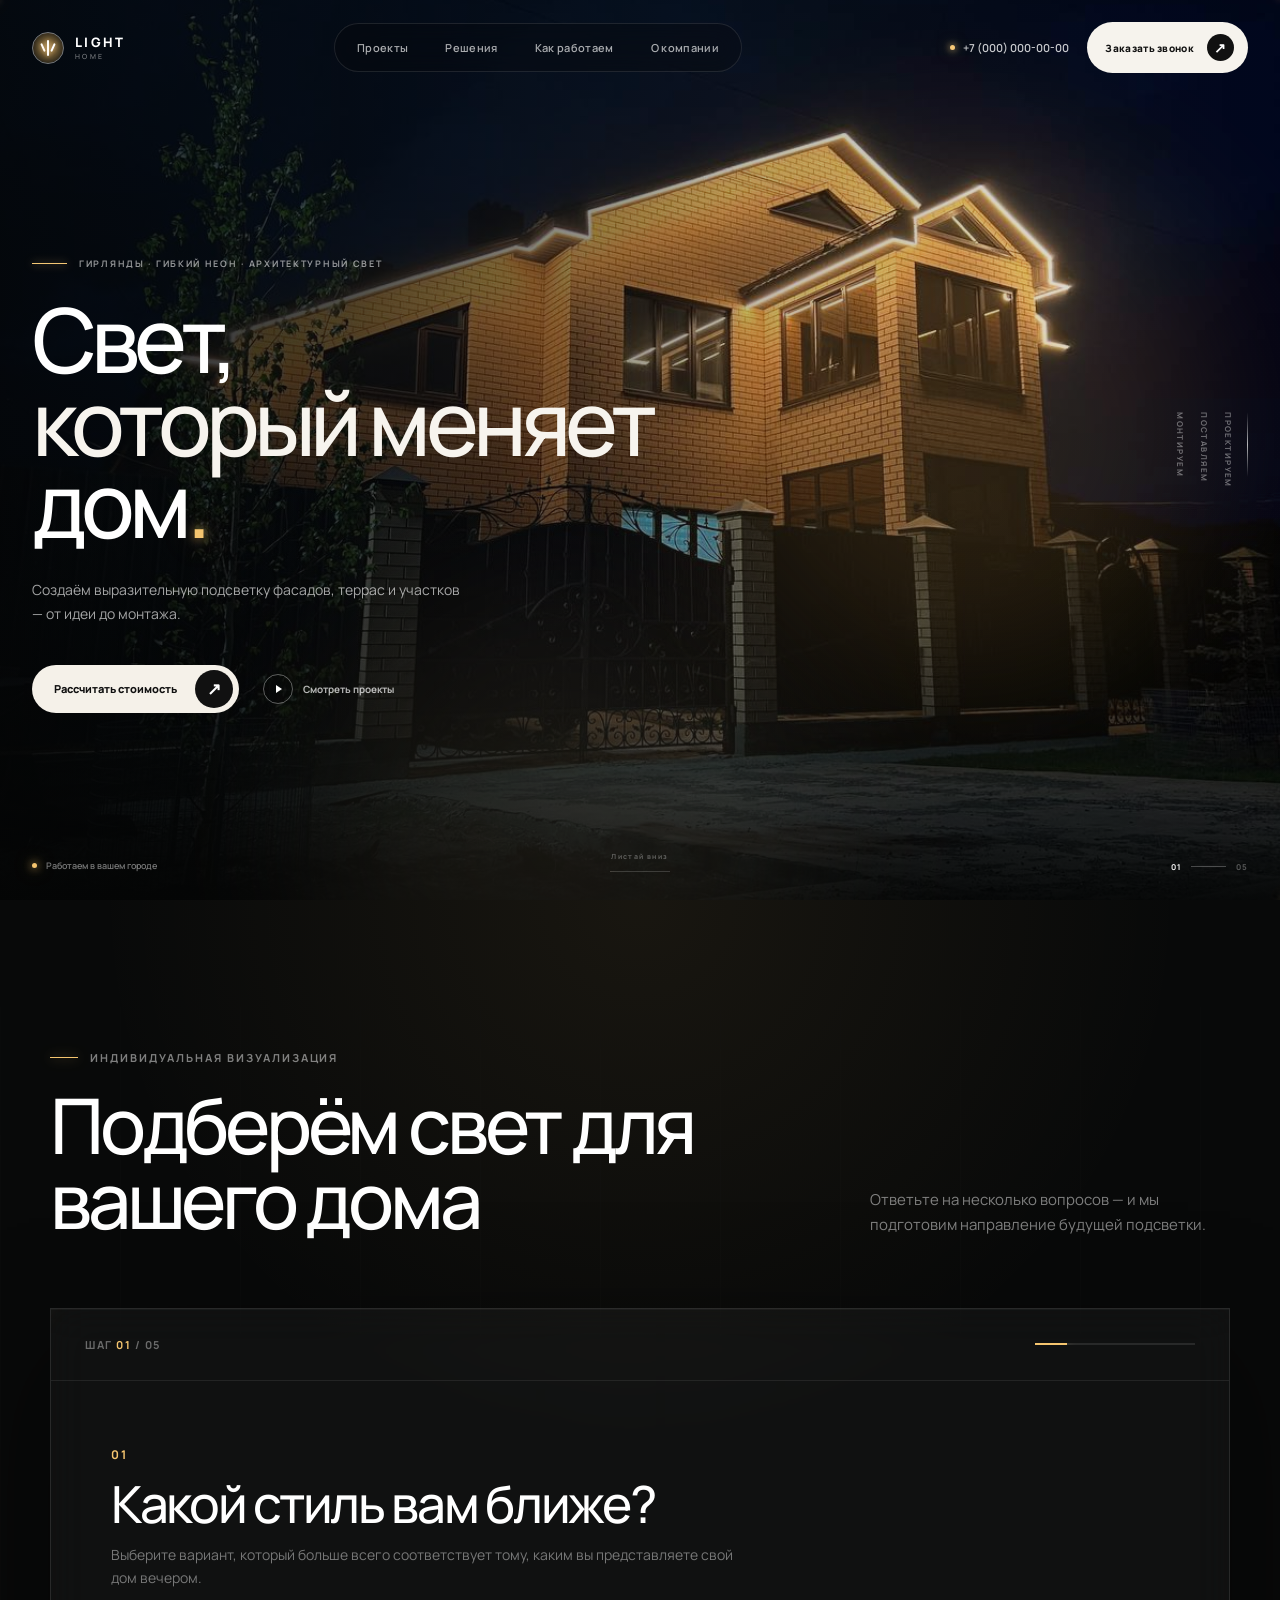
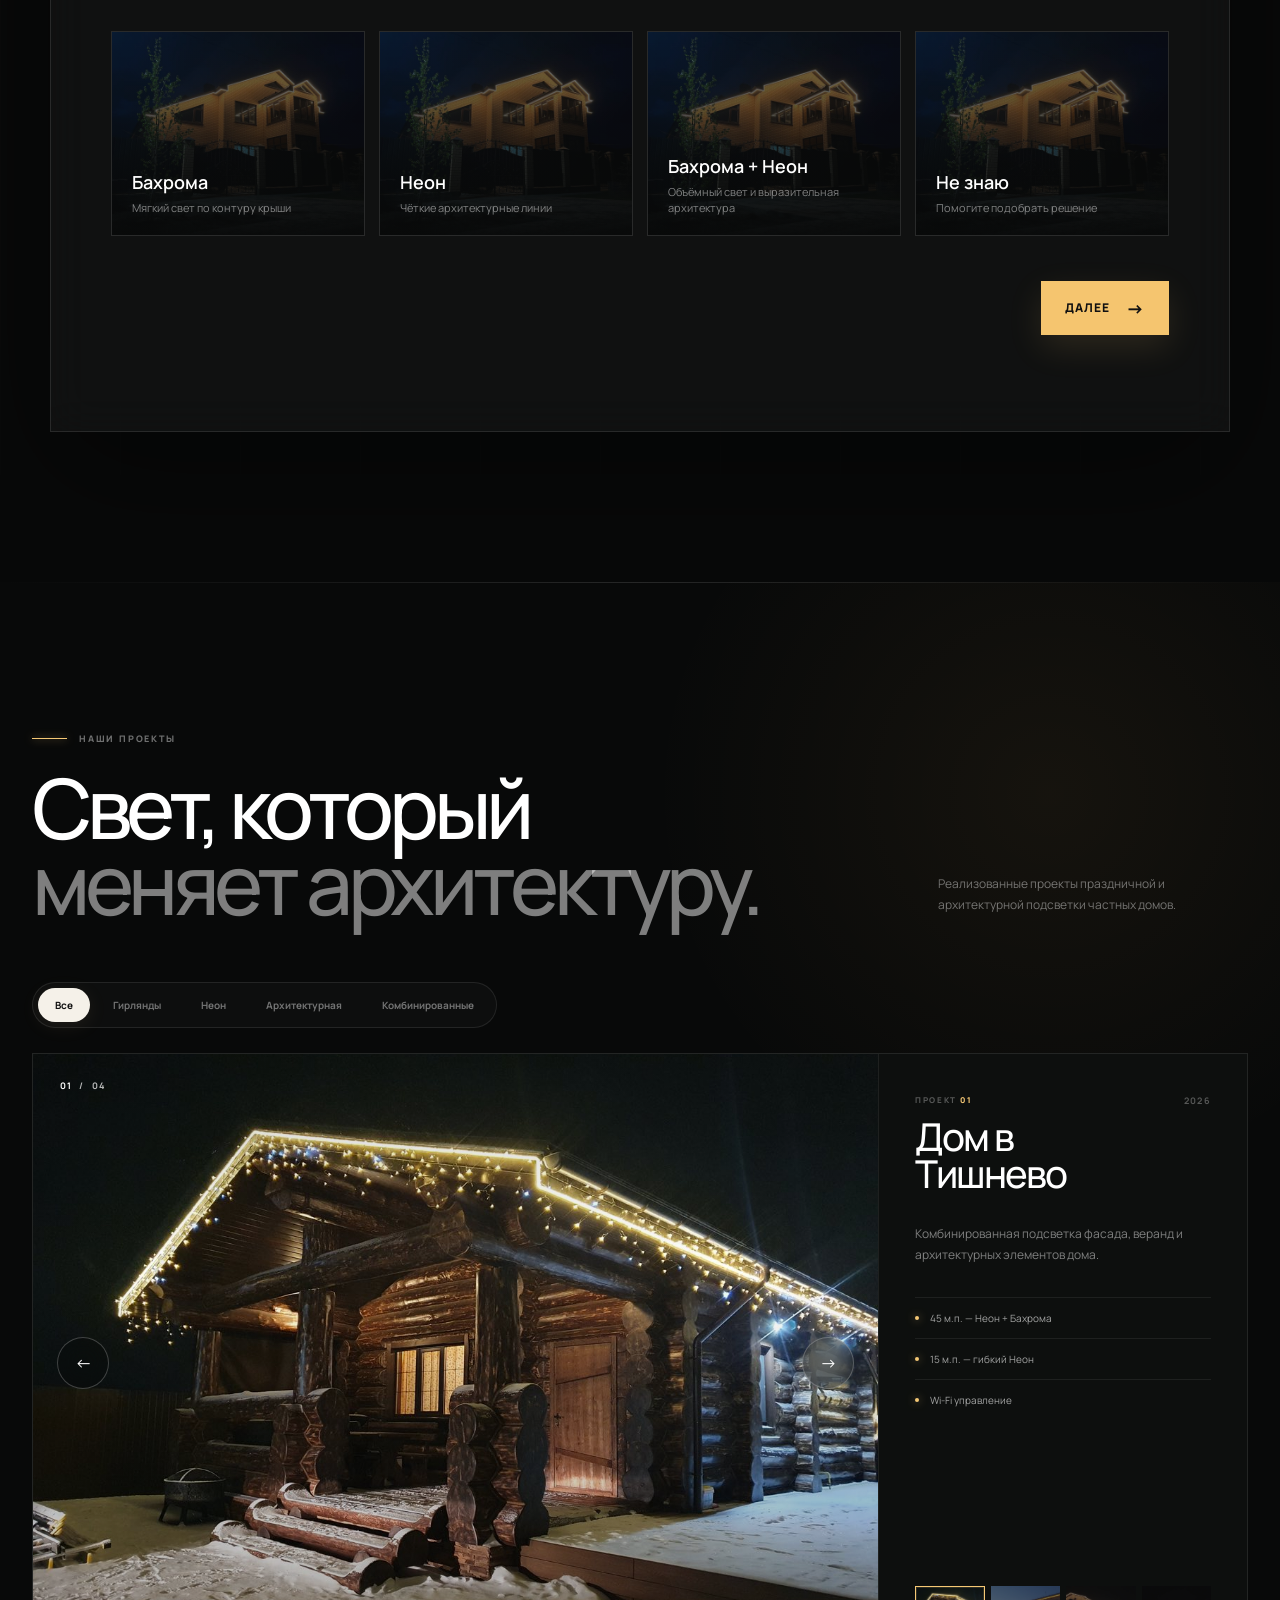
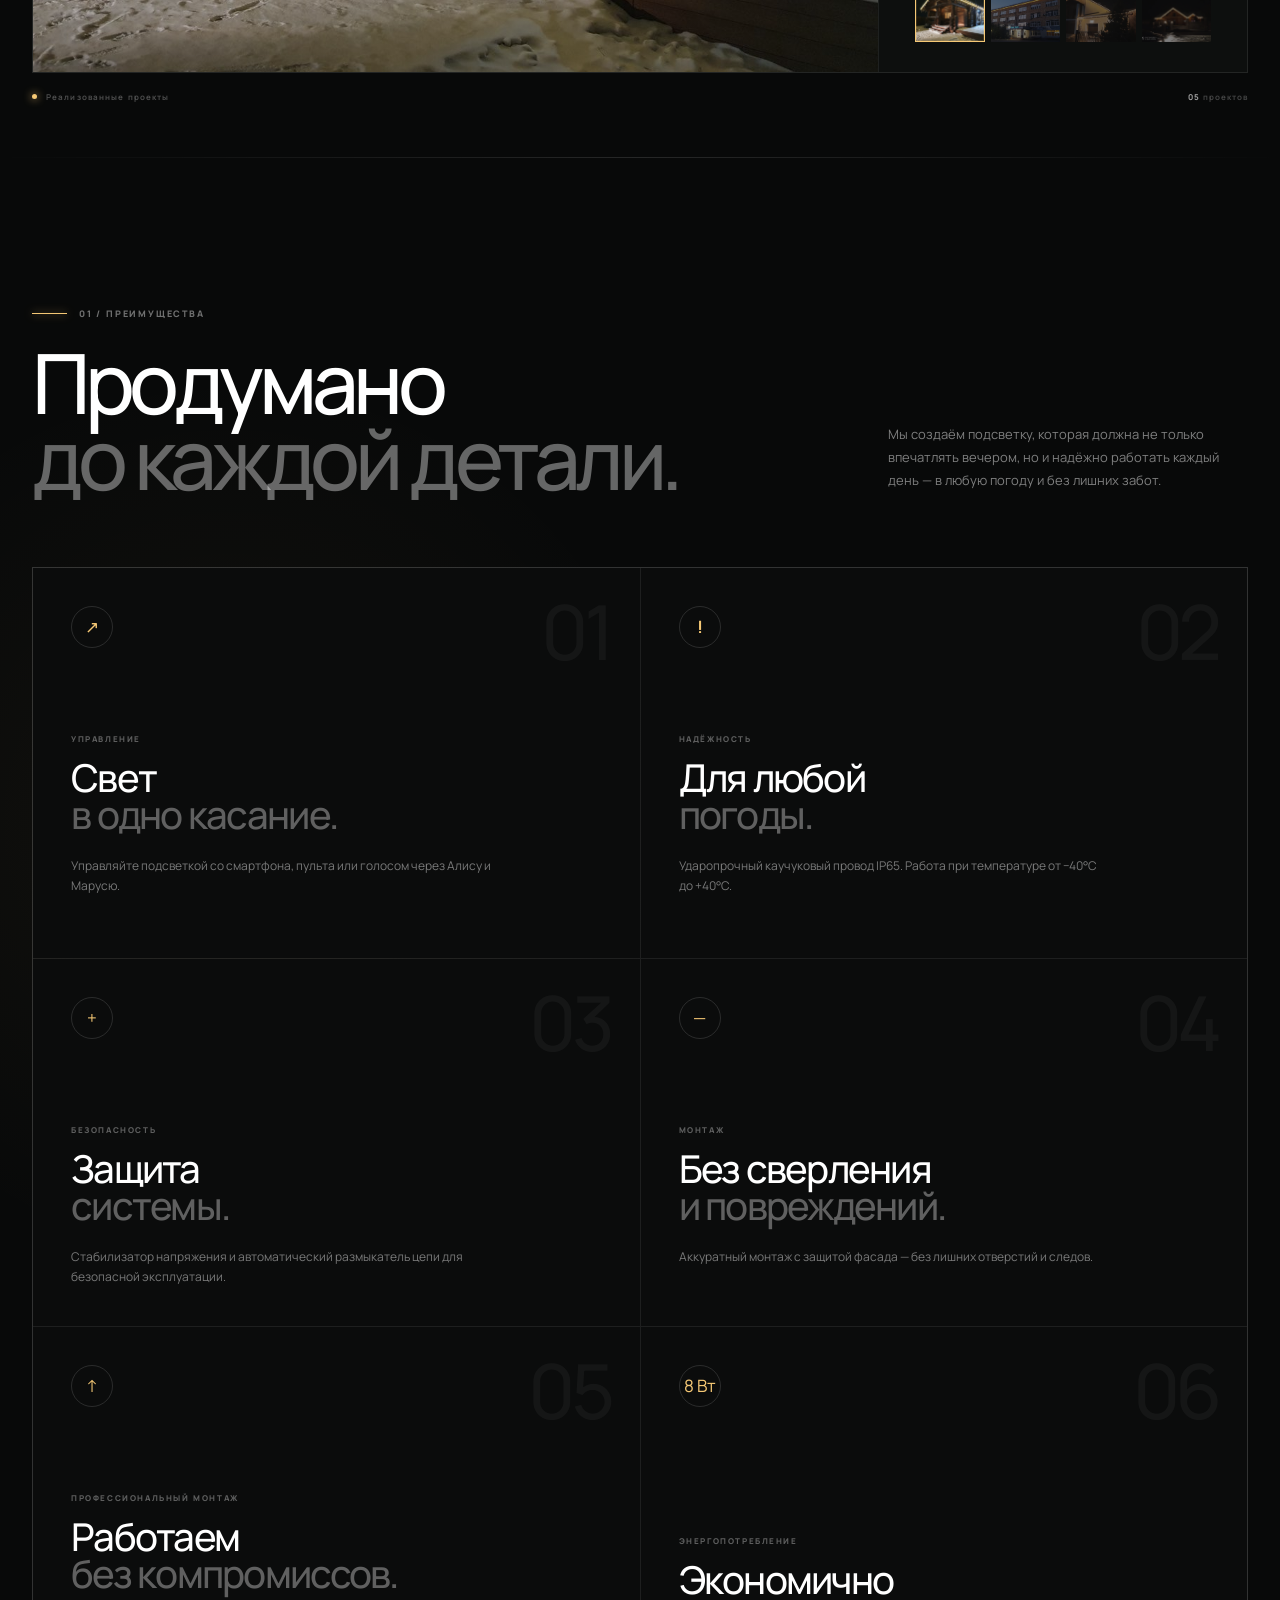
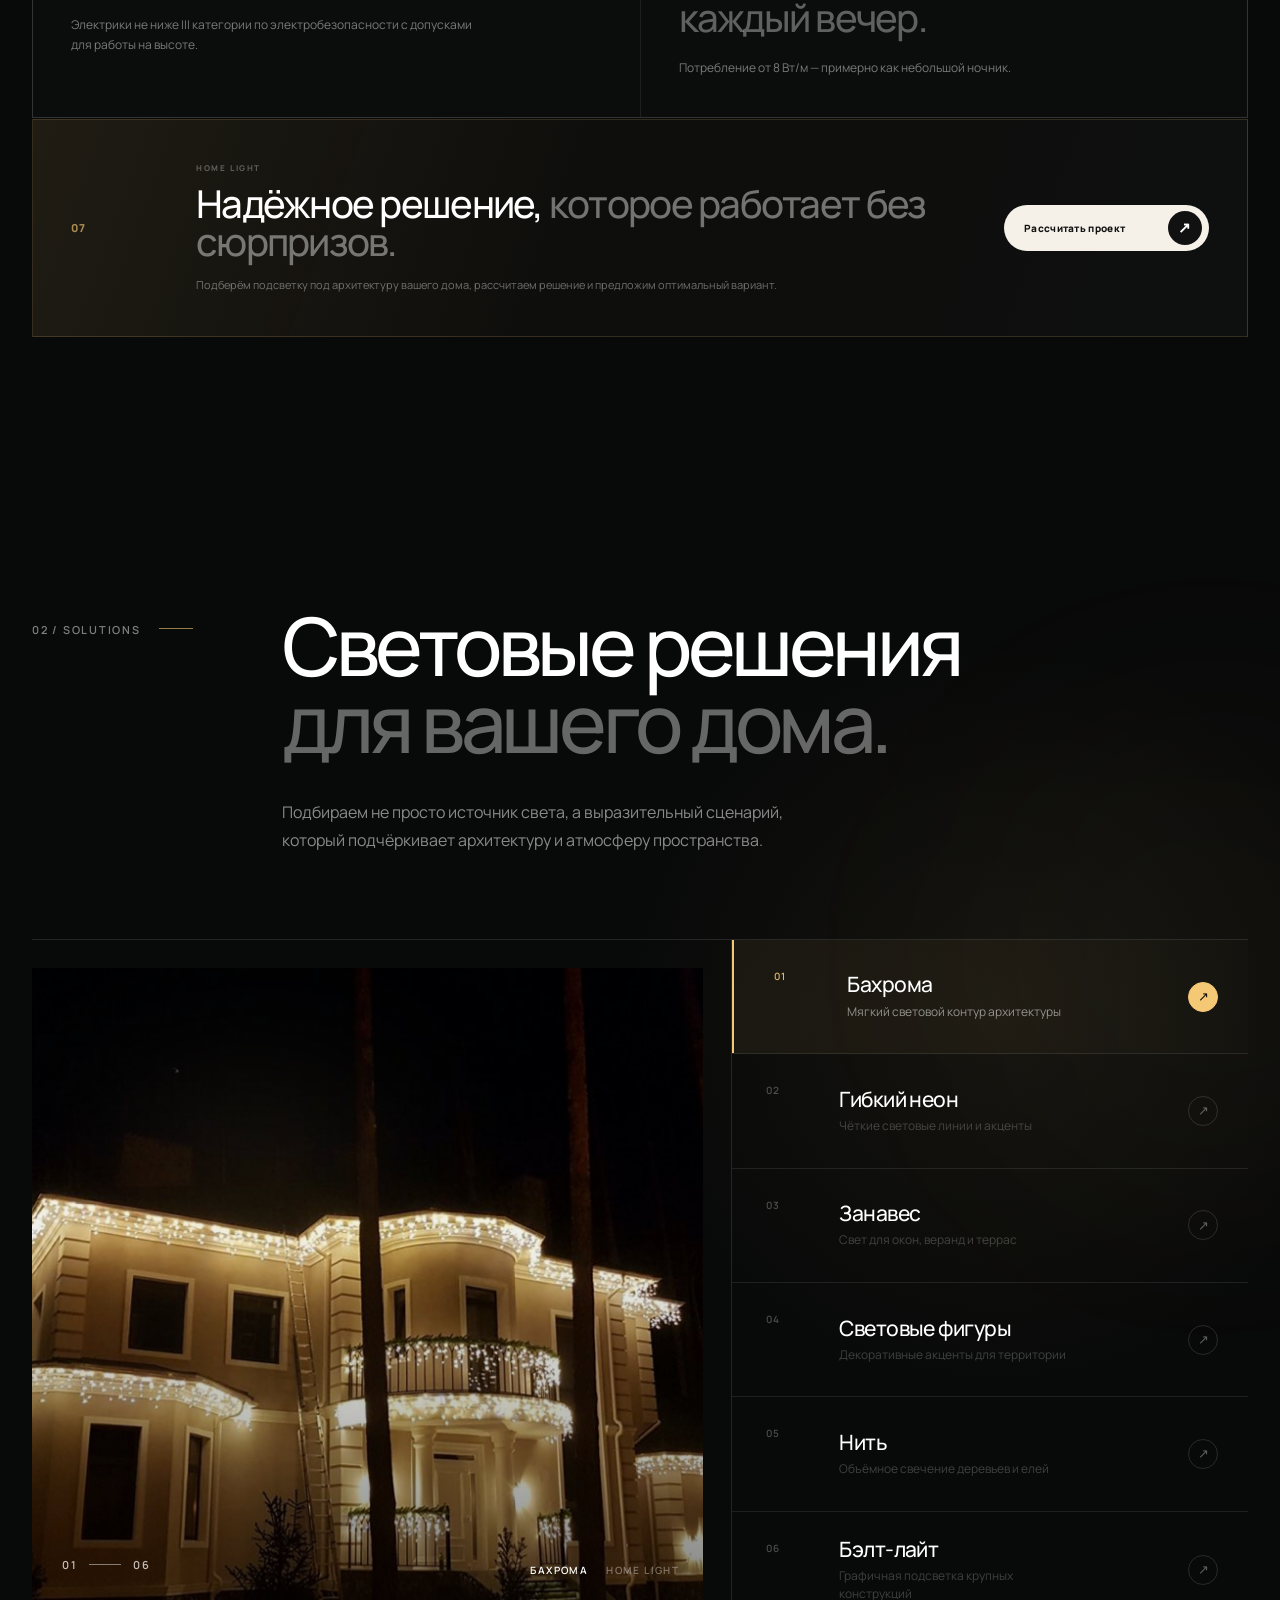
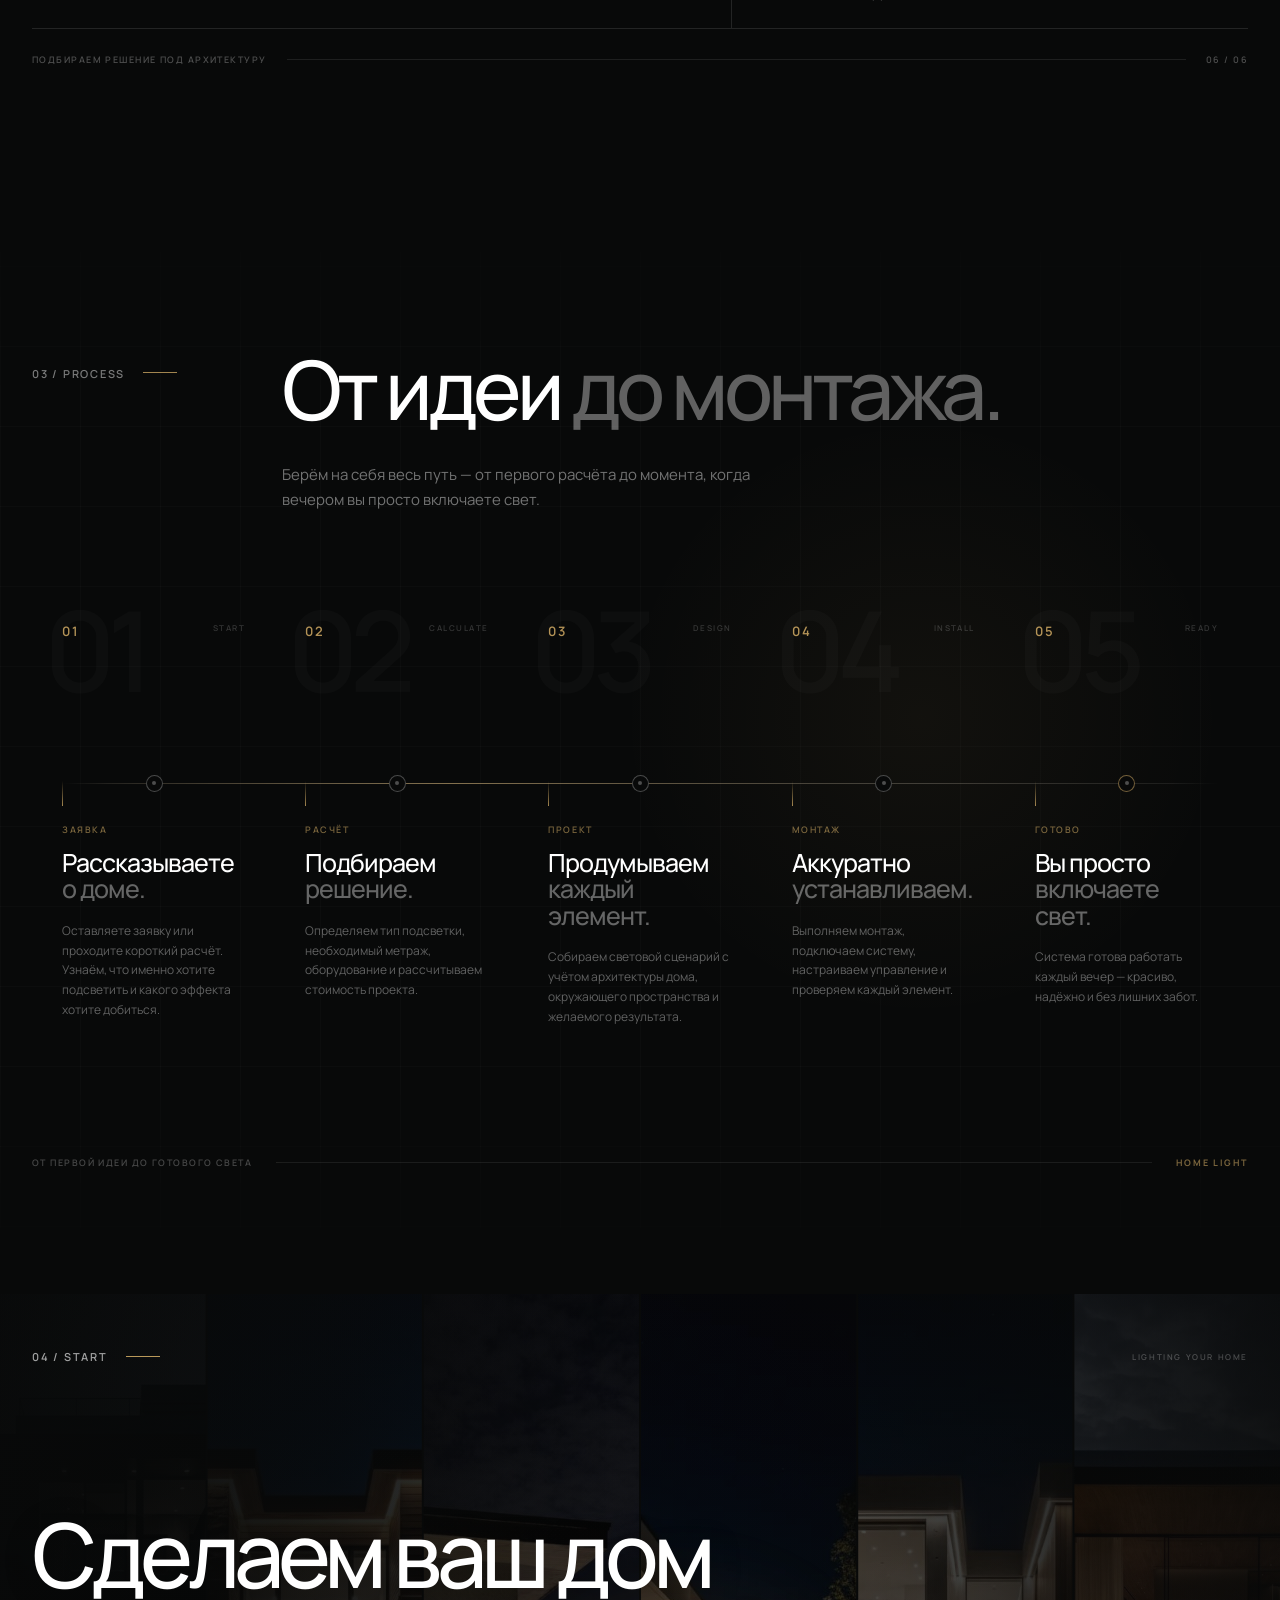
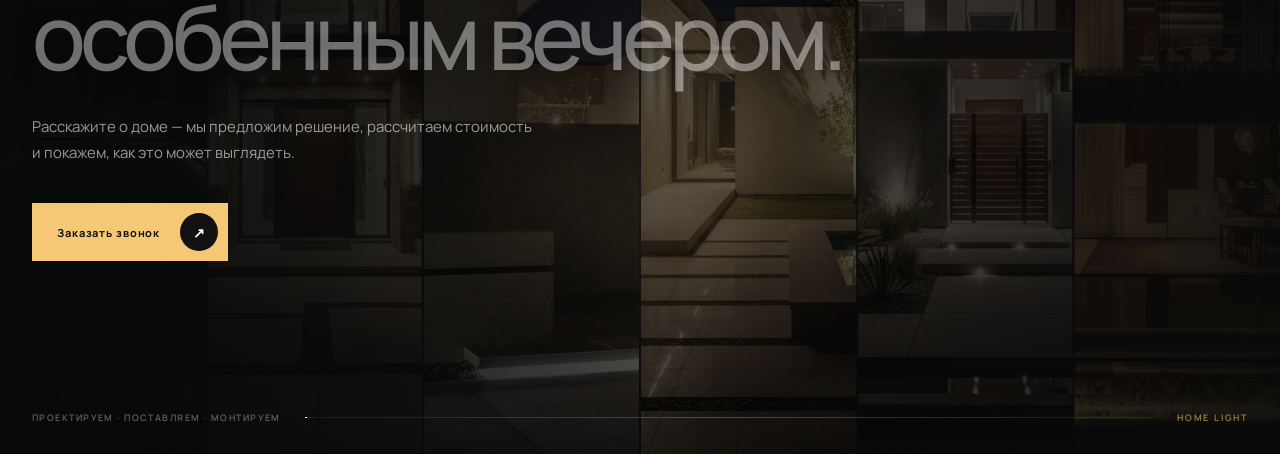
==== commit 4477a6f0: "download_25_09_2026_6" ====
--- a/index.html
+++ b/index.html
@@ -1587,10 +1587,10 @@
                     как это может выглядеть.
                 </p>
 
-                <a href="#quiz" class="final-cta-button">
+                <a href="#" class="final-cta-button callback-trigger">
 
                     <span>
-                        Рассчитать проект
+                        Заказать звонок
                     </span>
 
                     <span class="final-cta-button-arrow">
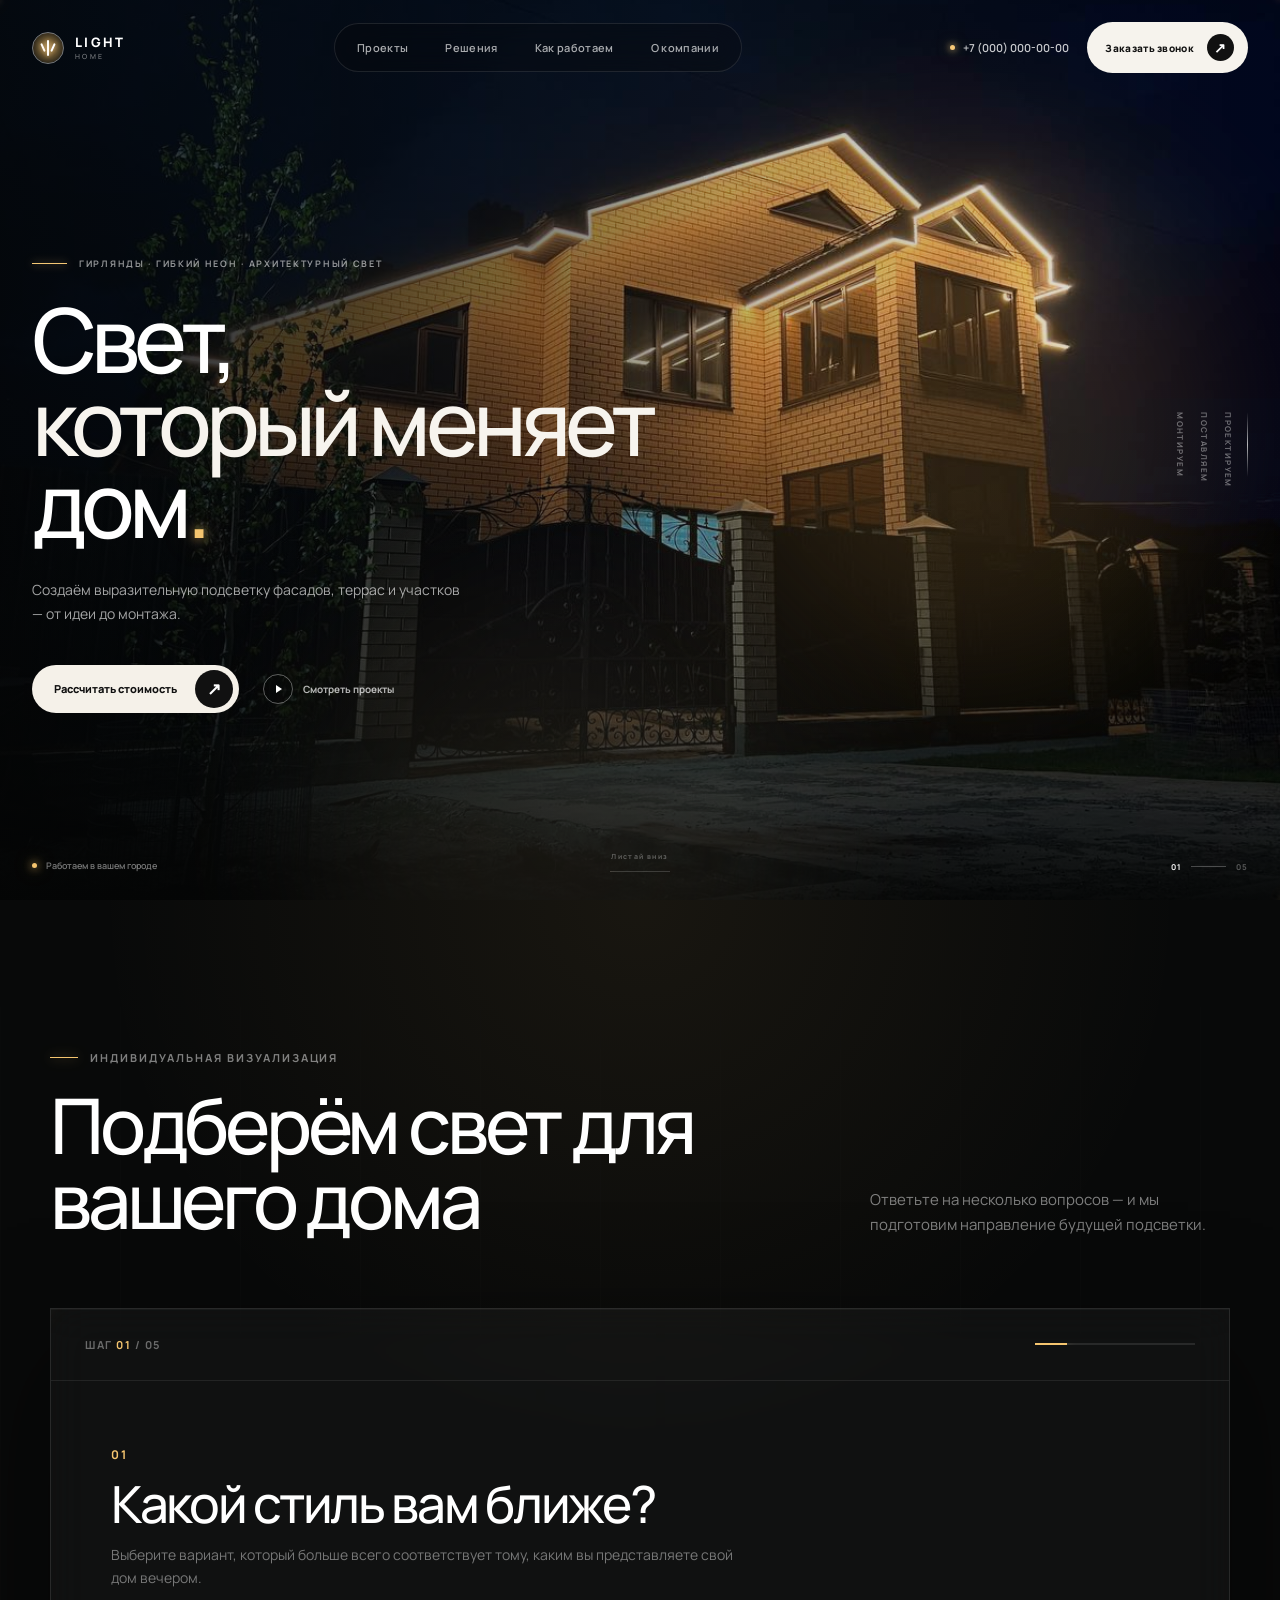
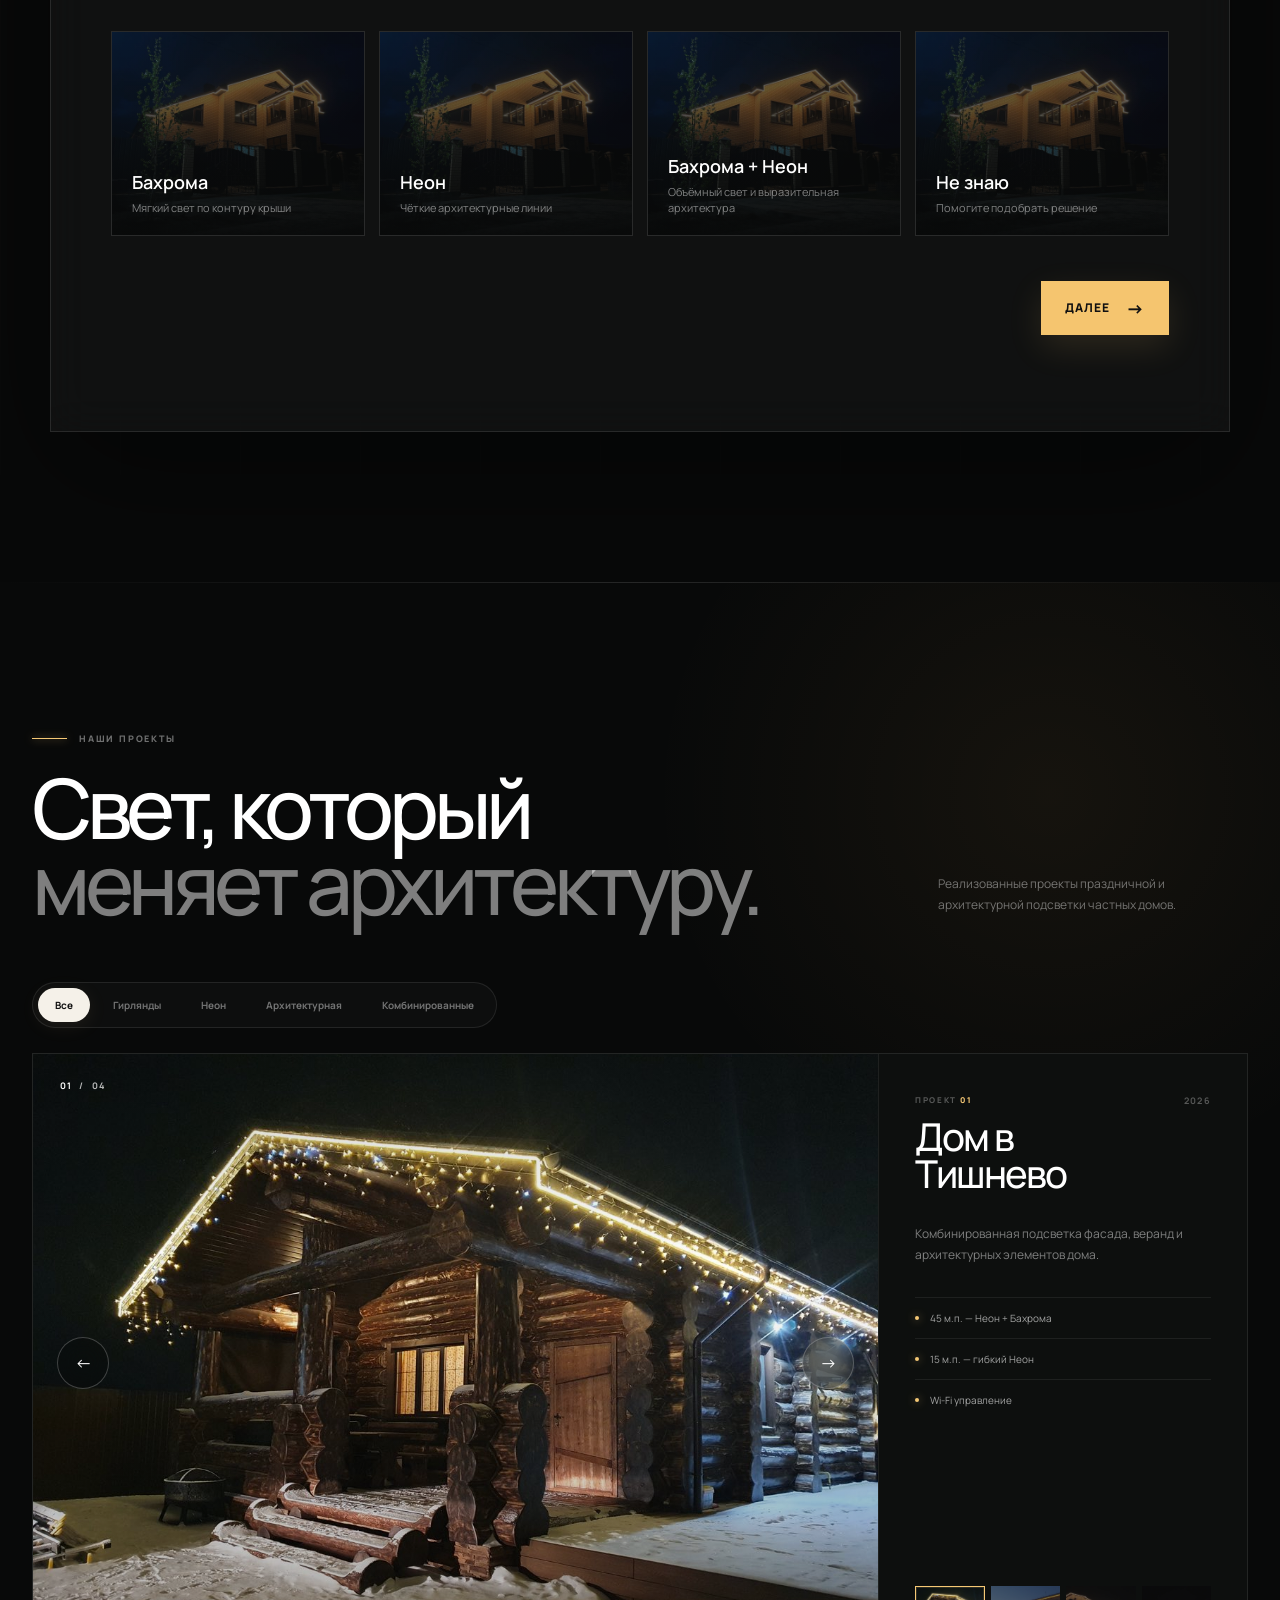
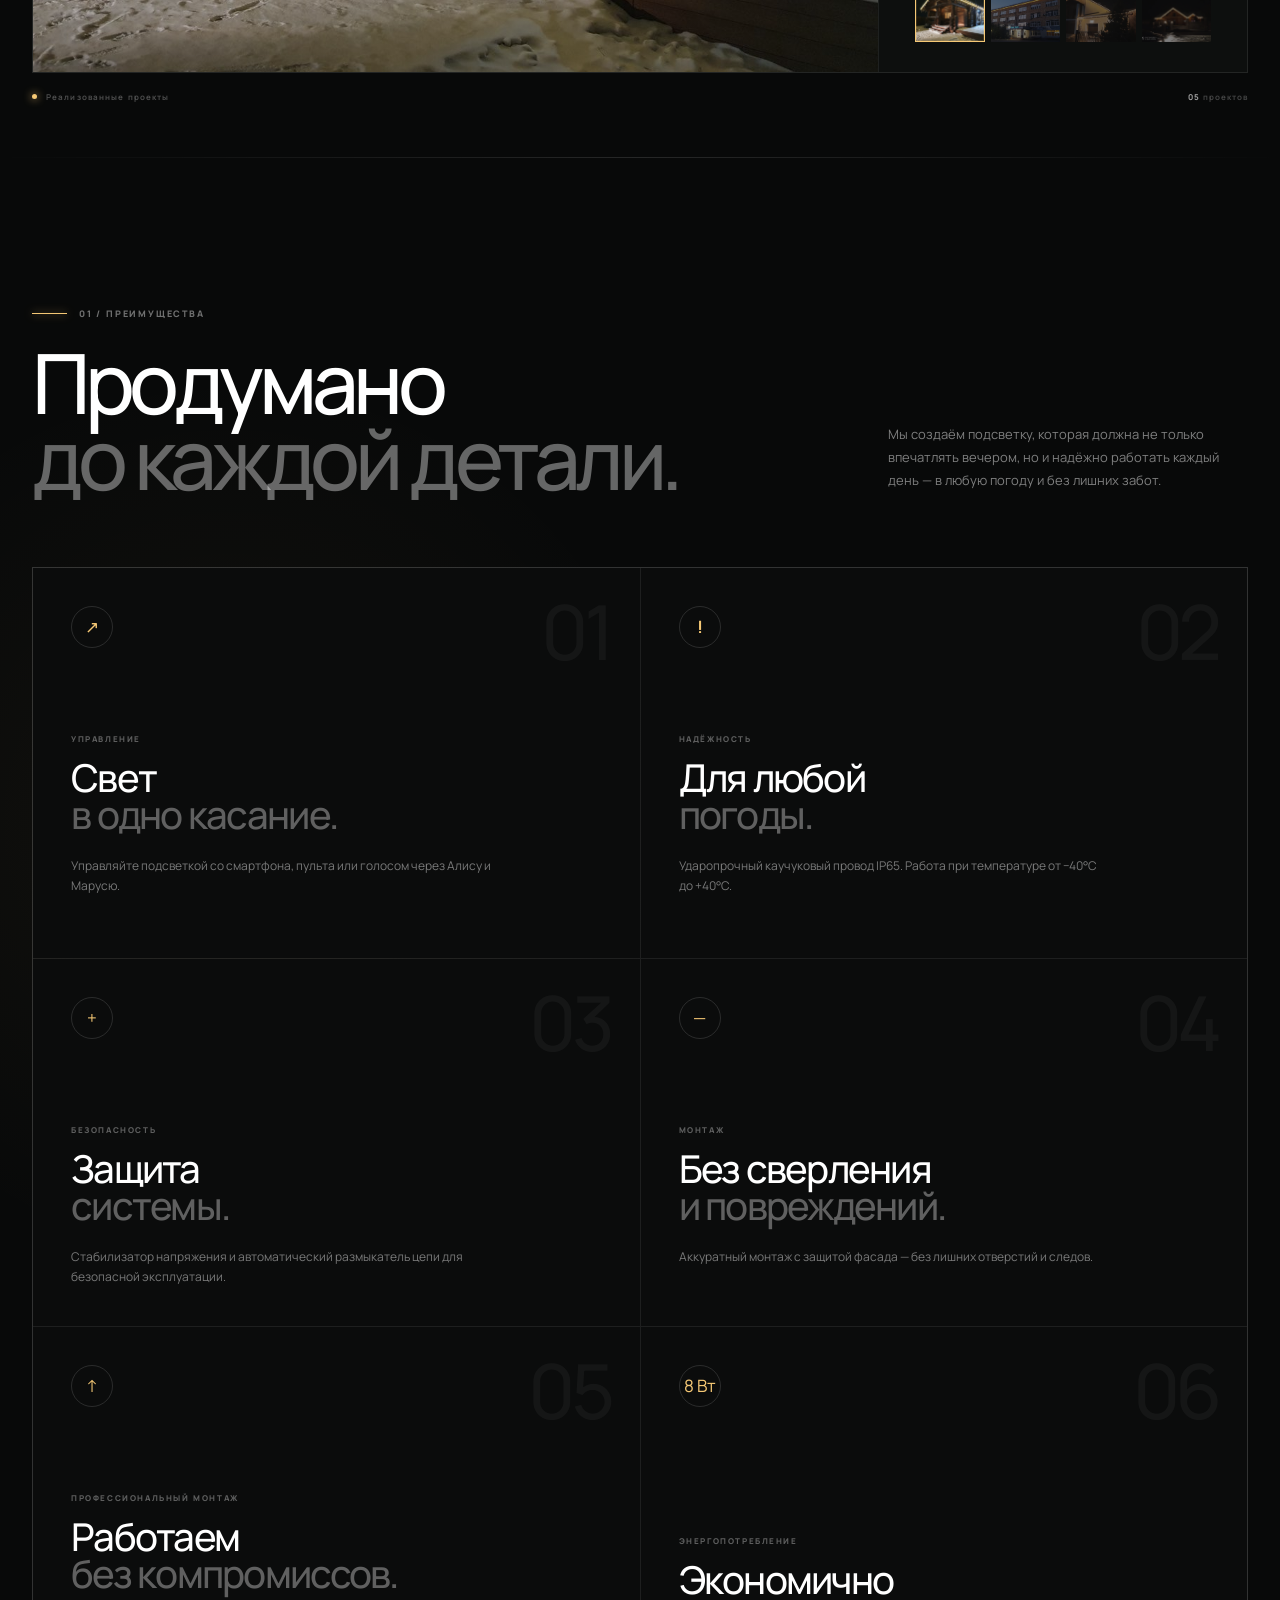
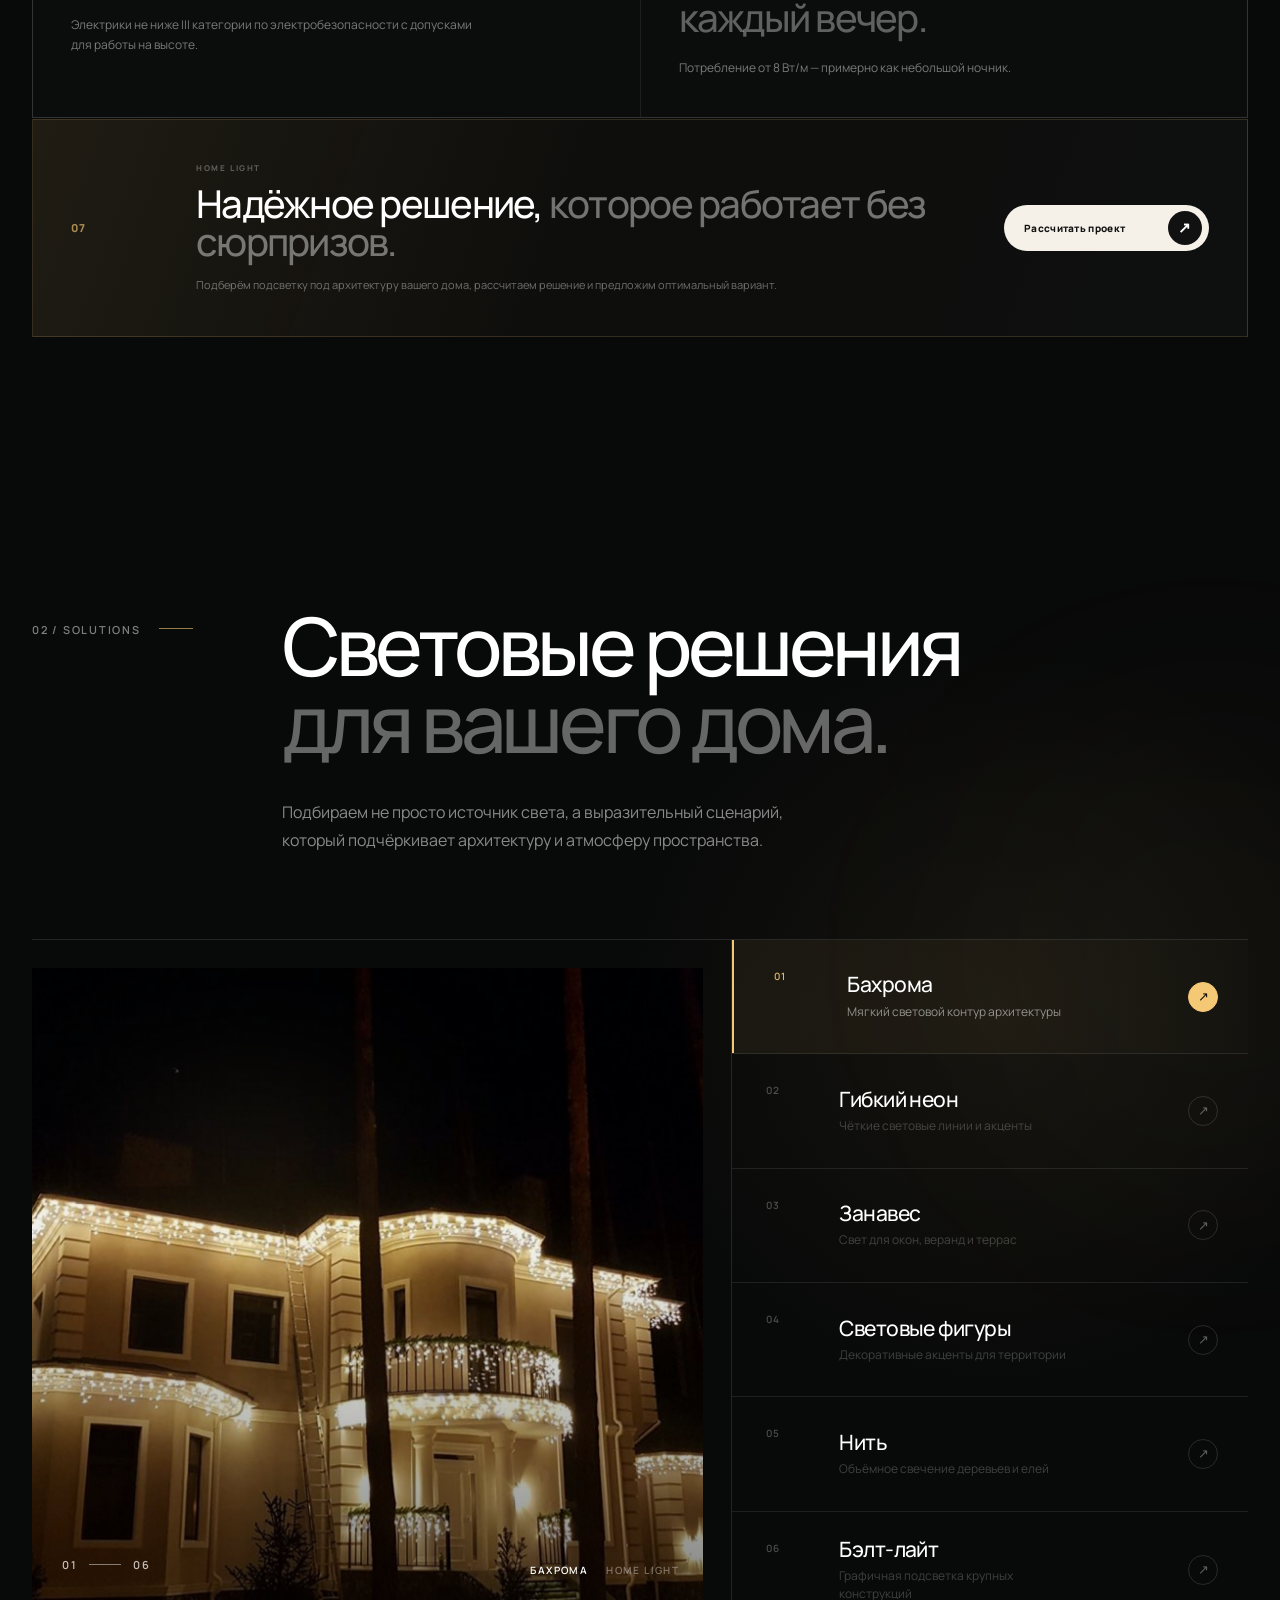
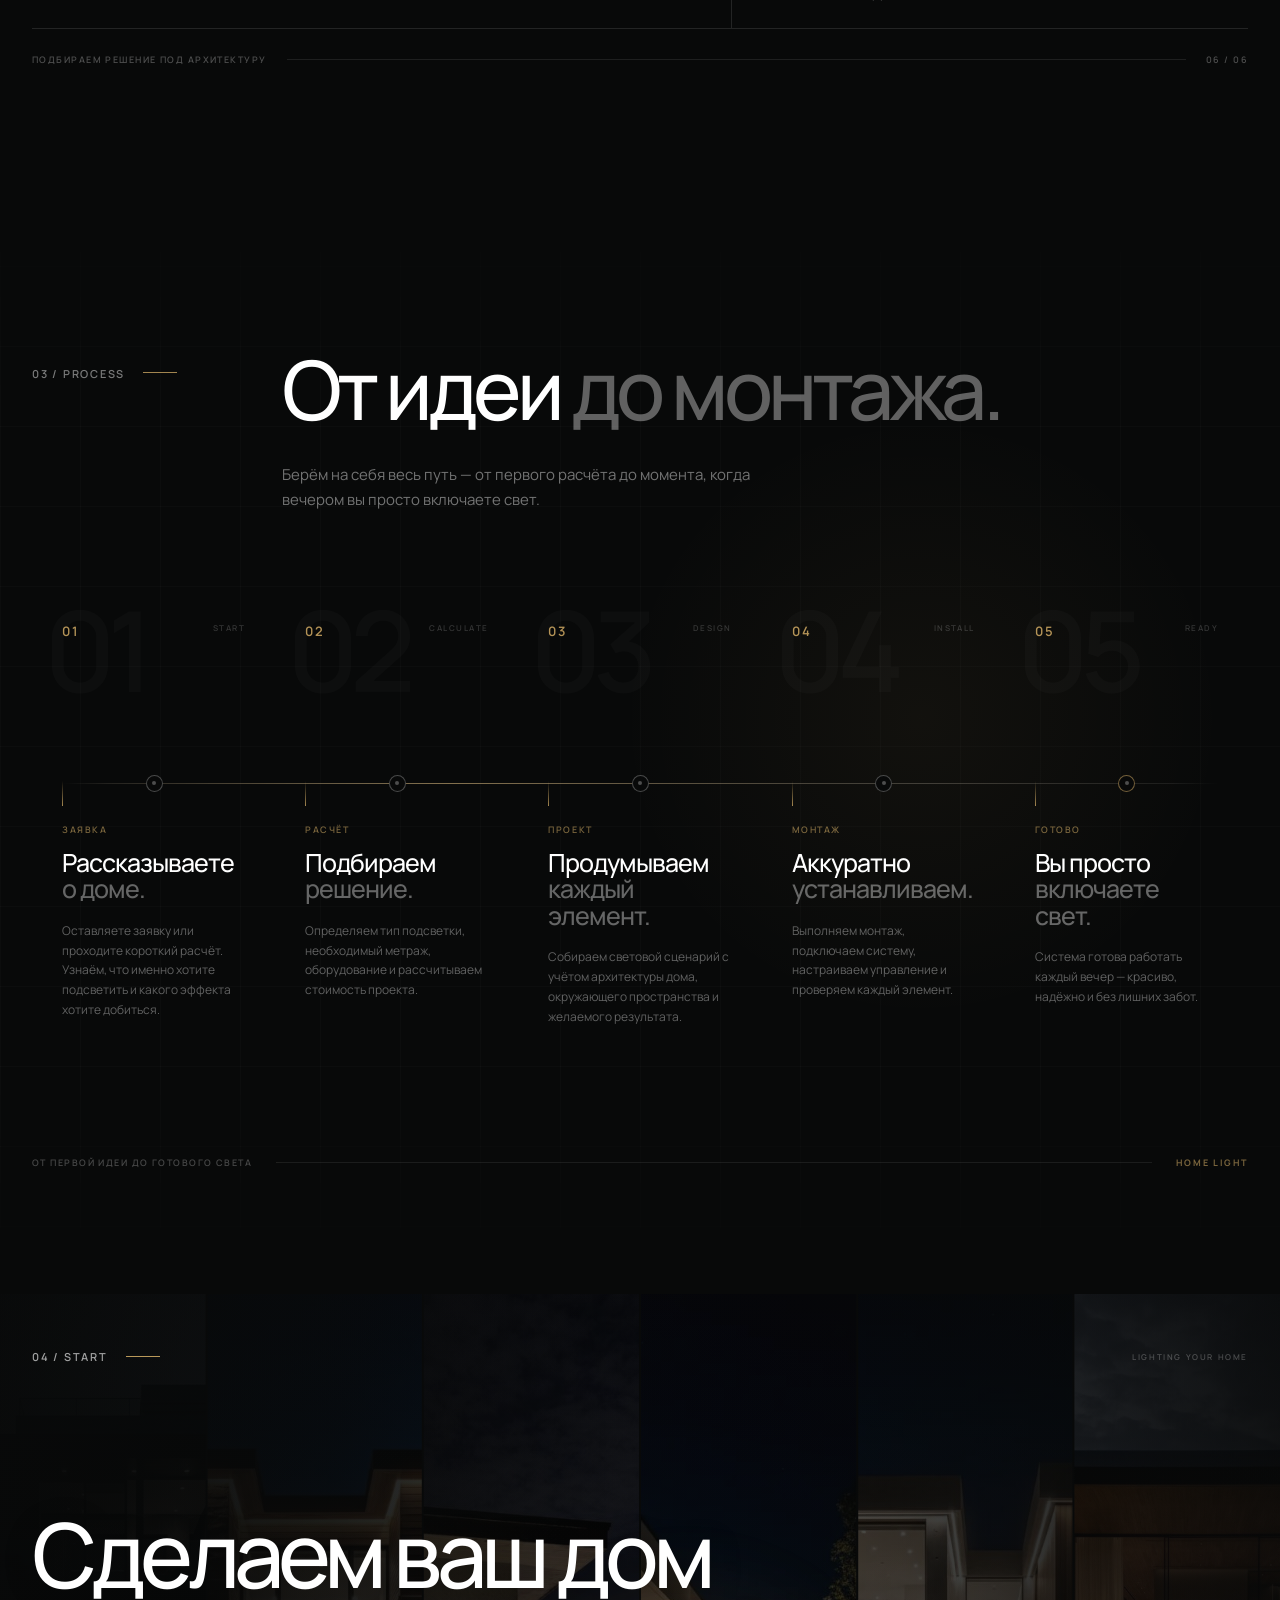
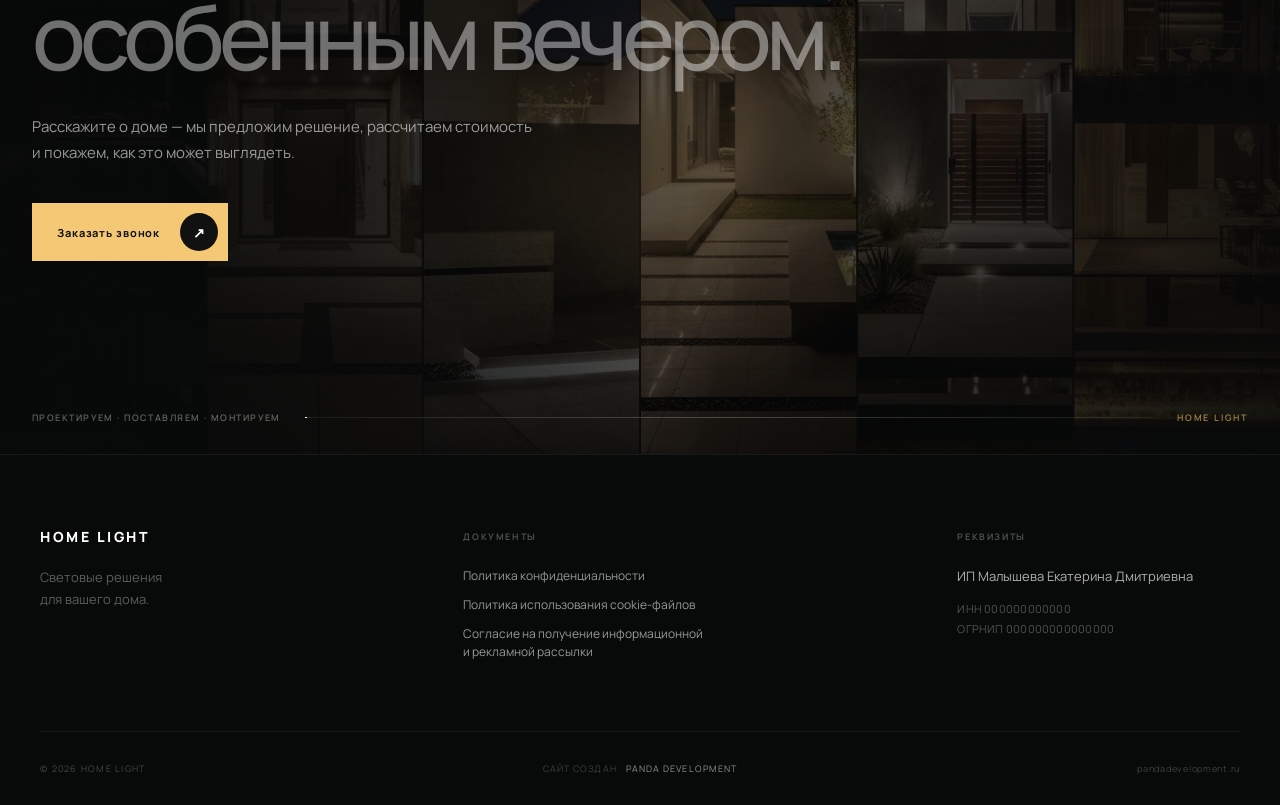
==== commit b91f75c8: "download_25_09_2026_10" ====
--- a/index.html
+++ b/index.html
@@ -1632,6 +1632,123 @@
 
 
 
+
+
+<!-- =========================================================
+     FOOTER
+========================================================= -->
+
+<footer class="site-footer">
+
+    <div class="footer-inner">
+
+        <div class="footer-top">
+
+            <!-- BRAND -->
+            <div class="footer-brand">
+
+                <div class="footer-brand-name">
+                    HOME LIGHT
+                </div>
+
+                <div class="footer-brand-text">
+                    Световые решения<br>
+                    для вашего дома.
+                </div>
+
+            </div>
+
+
+            <!-- LEGAL -->
+            <div class="footer-legal">
+
+                <div class="footer-label">
+                    ДОКУМЕНТЫ
+                </div>
+
+                <div class="footer-links">
+
+                    <a href="privacy.html">
+                        Политика конфиденциальности
+                    </a>
+
+                    <a href="cookie.html">
+                        Политика использования cookie-файлов
+                    </a>
+
+                    <a href="advertising.html">
+                        Согласие на получение информационной<br class="footer-desktop-break">
+                        и рекламной рассылки
+                    </a>
+
+                </div>
+
+            </div>
+
+
+            <!-- COMPANY -->
+            <div class="footer-company">
+
+                <div class="footer-label">
+                    РЕКВИЗИТЫ
+                </div>
+
+                <div class="footer-company-name">
+                    ИП Малышева Екатерина Дмитриевна
+                </div>
+
+                <div class="footer-company-details">
+                    ИНН 000000000000<br>
+                    ОГРНИП 000000000000000
+                </div>
+
+            </div>
+
+        </div>
+
+
+        <!-- BOTTOM -->
+
+        <div class="footer-bottom">
+
+            <div class="footer-copy">
+                © 2026 HOME LIGHT
+            </div>
+
+            <div class="footer-developed">
+
+                <span>
+                    САЙТ СОЗДАН
+                </span>
+
+                <a
+                    href="https://pandadevco.com"
+                    target="_self"
+                    rel="noopener"
+                >
+                    PANDA DEVELOPMENT
+                </a>
+
+            </div>
+
+            <a
+                href="https://pandadevelopment.ru"
+                class="footer-panda-link"
+                target="_self"
+                rel="noopener"
+            >
+                pandadevelopment.ru
+            </a>
+
+        </div>
+
+    </div>
+
+</footer>
+
+
+
+
 </main>
 
 
@@ -1709,7 +1826,7 @@
                         required
                     >
 
-                    <span> Я даю согласие на обработку <a href="privacy.html" target="_blank" rel="noopener"> <u>персональных данных</u> </a> </span>
+                    <span> Я даю согласие на обработку <a href="privacy.html" rel="noopener"> <u>персональных данных</u> </a> </span>
 
                 </label>
 
--- a/css/style.css
+++ b/css/style.css
@@ -1965,7 +1965,7 @@
     color: #fff;
 
     font-family: inherit;
-    font-size: 14px;
+    font-size: 16px;
 
     transition:
         border-color .25s ease,
@@ -8078,4 +8078,547 @@
         justify-content: space-between;
     }
 
-}+}
+
+
+
+
+
+
+ /* =========================================================
+    CALLBACK MODAL — MOBILE ARROW
+ ========================================================= */
+
+@media (max-width: 800px) {
+
+    .callback-submit > span:last-child {
+        font-size: 0;
+
+        display: flex;
+
+        align-items: center;
+        justify-content: center;
+
+        width: 38px;
+        height: 38px;
+
+        flex-shrink: 0;
+
+        border-radius: 50%;
+
+        background: #111;
+    }
+
+
+    .callback-submit > span:last-child::after {
+        content: "";
+
+        display: inline-block;
+
+        width: 16px;
+        height: 16px;
+
+        background-image:
+            url("data:image/svg+xml,%3Csvg xmlns='http://www.w3.org/2000/svg' viewBox='0 0 24 24'%3E%3Cpath d='M5 19L19 5M9 5h10v10' fill='none' stroke='%23ffffff' stroke-width='2.2' stroke-linecap='round' stroke-linejoin='round'/%3E%3C/svg%3E");
+
+        background-repeat: no-repeat;
+        background-size: contain;
+        background-position: center;
+    }
+
+}
+
+
+
+
+
+
+
+
+
+
+/* =========================================================
+   CALLBACK MODAL — MOBILE FIX
+========================================================= */
+
+@media (max-width: 800px) {
+
+    /* -----------------------------------------------------
+       CONSENT CHECKBOX
+    ----------------------------------------------------- */
+
+    .callback-consent input {
+        appearance: none;
+        -webkit-appearance: none;
+
+        position: relative;
+
+        width: 17px;
+        height: 17px;
+
+        flex: 0 0 17px;
+
+        margin: 1px 0 0;
+
+        border: 1px solid rgba(255, 255, 255, .28);
+
+        border-radius: 2px;
+
+        background: rgba(255, 255, 255, .035);
+
+        cursor: pointer;
+
+        transition:
+            background .2s ease,
+            border-color .2s ease,
+            box-shadow .2s ease;
+    }
+
+
+    .callback-consent input:checked {
+        border-color: #fff;
+
+        background: #fff;
+
+        box-shadow:
+            0 0 12px rgba(255, 255, 255, .08);
+    }
+
+
+    .callback-consent input:checked::after {
+        content: "";
+
+        position: absolute;
+
+        left: 4px;
+        top: 1px;
+
+        width: 5px;
+        height: 9px;
+
+        border-right: 2px solid #111;
+        border-bottom: 2px solid #111;
+
+        transform: rotate(45deg);
+    }
+
+
+    /* -----------------------------------------------------
+       SUBMIT BUTTON
+    ----------------------------------------------------- */
+
+    .callback-submit {
+        display: flex;
+
+        align-items: center;
+        justify-content: space-between;
+
+        width: 100%;
+
+        padding:
+            0 21px;
+
+        min-height: 58px;
+
+        font-size: 13px;
+    }
+
+
+    /* Текст кнопки ВСЕГДА остаётся видимым */
+
+    .callback-submit > span:first-child {
+        display: block;
+
+        flex: 1 1 auto;
+
+        min-width: 0;
+
+        font-size: 13px;
+        line-height: 1;
+
+        color: #090a09;
+
+        white-space: nowrap;
+
+        opacity: 1;
+
+        visibility: visible;
+    }
+
+
+    /* Круг со стрелкой */
+
+    .callback-submit > span:last-child {
+        display: flex;
+
+        align-items: center;
+        justify-content: center;
+
+        flex: 0 0 38px;
+
+        width: 38px;
+        height: 38px;
+
+        margin-left: 15px;
+
+        border-radius: 50%;
+
+        background: #111;
+
+        font-size: 0;
+
+        opacity: 1;
+
+        visibility: visible;
+
+        transform: none;
+    }
+
+
+    /* Сама стрелка */
+
+    .callback-submit > span:last-child::after {
+        content: "";
+
+        display: block;
+
+        width: 16px;
+        height: 16px;
+
+        background-image:
+            url("data:image/svg+xml,%3Csvg xmlns='http://www.w3.org/2000/svg' viewBox='0 0 24 24'%3E%3Cpath d='M5 19L19 5M9 5h10v10' fill='none' stroke='%23ffffff' stroke-width='2.2' stroke-linecap='round' stroke-linejoin='round'/%3E%3C/svg%3E");
+
+        background-repeat: no-repeat;
+        background-size: contain;
+        background-position: center;
+    }
+
+
+    /* Не даём hover-состоянию сдвигать отдельные элементы */
+
+    .callback-submit:hover > span:first-child {
+        transform: none;
+    }
+
+    .callback-submit:hover > span:last-child {
+        transform: none;
+    }
+
+}
+
+
+
+
+
+
+
+
+
+
+
+/* =========================================================
+   FOOTER
+========================================================= */
+
+.site-footer {
+    position: relative;
+
+    background: #080909;
+    color: #fff;
+
+    border-top: 1px solid rgba(255, 255, 255, .07);
+}
+
+
+.footer-inner {
+    width: min(1400px, calc(100% - 80px));
+    margin: 0 auto;
+}
+
+
+/* ---------------------------------------------------------
+   TOP
+--------------------------------------------------------- */
+
+.footer-top {
+    display: grid;
+    grid-template-columns:
+        minmax(220px, 1fr)
+        minmax(300px, 1.2fr)
+        minmax(250px, .8fr);
+
+    gap: 70px;
+
+    padding: 75px 0 70px;
+}
+
+
+/* ---------------------------------------------------------
+   BRAND
+--------------------------------------------------------- */
+
+.footer-brand-name {
+    font-size: 14px;
+    font-weight: 800;
+    letter-spacing: .18em;
+    line-height: 1;
+}
+
+
+.footer-brand-text {
+    margin-top: 22px;
+
+    font-size: 13px;
+    line-height: 1.7;
+
+    color: rgba(255, 255, 255, .34);
+}
+
+
+/* ---------------------------------------------------------
+   LABEL
+--------------------------------------------------------- */
+
+.footer-label {
+    margin-bottom: 24px;
+
+    font-size: 9px;
+    font-weight: 700;
+
+    letter-spacing: .18em;
+
+    color: rgba(255, 255, 255, .28);
+}
+
+
+/* ---------------------------------------------------------
+   LINKS
+--------------------------------------------------------- */
+
+.footer-links {
+    display: flex;
+    flex-direction: column;
+    align-items: flex-start;
+    gap: 11px;
+}
+
+
+.footer-links a {
+    position: relative;
+
+    display: inline-block;
+
+    color: rgba(255, 255, 255, .58);
+
+    font-size: 12px;
+    line-height: 1.5;
+
+    text-decoration: none;
+
+    transition:
+        color .25s ease,
+        transform .25s ease;
+}
+
+
+.footer-links a::after {
+    content: "";
+
+    position: absolute;
+
+    left: 0;
+    bottom: -2px;
+
+    width: 0;
+    height: 1px;
+
+    background: #f5c875;
+
+    transition: width .3s ease;
+}
+
+
+.footer-links a:hover {
+    color: #fff;
+    transform: translateX(3px);
+}
+
+
+.footer-links a:hover::after {
+    width: 100%;
+}
+
+
+/* ---------------------------------------------------------
+   COMPANY
+--------------------------------------------------------- */
+
+.footer-company-name {
+    max-width: 260px;
+
+    font-size: 13px;
+    line-height: 1.5;
+
+    color: rgba(255, 255, 255, .68);
+}
+
+
+.footer-company-details {
+    margin-top: 13px;
+
+    font-size: 11px;
+    line-height: 1.8;
+
+    color: rgba(255, 255, 255, .30);
+
+    letter-spacing: .02em;
+}
+
+
+/* ---------------------------------------------------------
+   BOTTOM
+--------------------------------------------------------- */
+
+.footer-bottom {
+    display: grid;
+    grid-template-columns: 1fr auto 1fr;
+    align-items: center;
+
+    min-height: 74px;
+
+    border-top: 1px solid rgba(255, 255, 255, .07);
+}
+
+
+.footer-copy {
+    font-size: 9px;
+    letter-spacing: .14em;
+
+    color: rgba(255, 255, 255, .25);
+}
+
+
+.footer-developed {
+    display: flex;
+    align-items: center;
+    gap: 9px;
+
+    font-size: 9px;
+    letter-spacing: .12em;
+}
+
+
+.footer-developed span {
+    color: rgba(255, 255, 255, .22);
+}
+
+
+.footer-developed a {
+    color: rgba(255, 255, 255, .55);
+
+    text-decoration: none;
+
+    transition: color .25s ease;
+}
+
+
+.footer-developed a:hover {
+    color: #f5c875;
+}
+
+
+.footer-panda-link {
+    justify-self: end;
+
+    font-size: 9px;
+    letter-spacing: .08em;
+
+    color: rgba(255, 255, 255, .22);
+
+    text-decoration: none;
+
+    transition: color .25s ease;
+}
+
+
+.footer-panda-link:hover {
+    color: rgba(255, 255, 255, .55);
+}
+
+
+/* =========================================================
+   MOBILE
+========================================================= */
+
+@media (max-width: 800px) {
+
+    .footer-inner {
+        width: min(100% - 40px, 1400px);
+    }
+
+
+    .footer-top {
+        grid-template-columns: 1fr;
+        gap: 45px;
+
+        padding: 55px 0 48px;
+    }
+
+
+    .footer-brand-text {
+        margin-top: 17px;
+    }
+
+
+    .footer-label {
+        margin-bottom: 18px;
+    }
+
+
+    .footer-links {
+        gap: 12px;
+    }
+
+
+    .footer-links a {
+        font-size: 11px;
+    }
+
+
+    .footer-company-name {
+        max-width: 100%;
+    }
+
+
+    .footer-bottom {
+        grid-template-columns: 1fr;
+        gap: 16px;
+
+        padding: 22px 0 25px;
+    }
+
+
+    .footer-copy {
+        order: 1;
+    }
+
+
+    .footer-developed {
+        order: 2;
+
+        flex-wrap: wrap;
+    }
+
+
+    .footer-panda-link {
+        order: 3;
+
+        justify-self: start;
+    }
+
+
+    .footer-desktop-break {
+        display: none;
+    }
+
+}
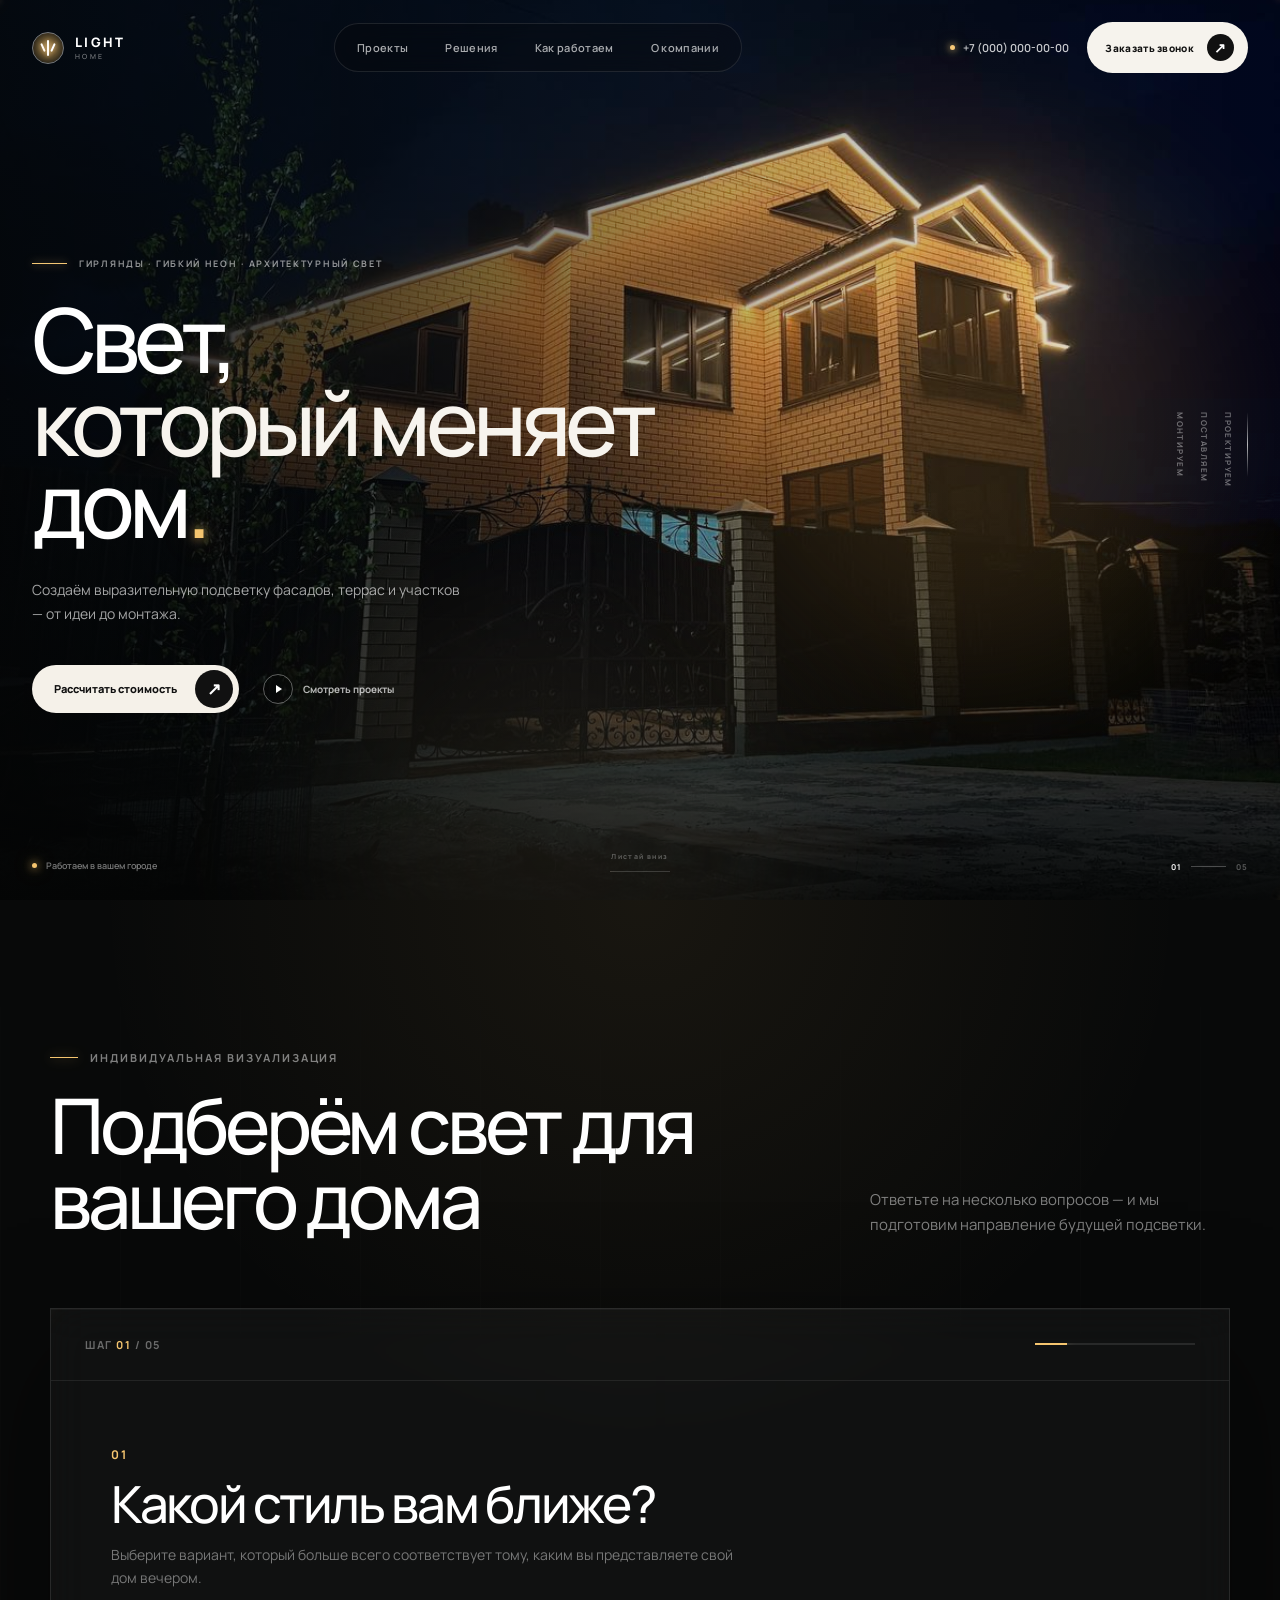
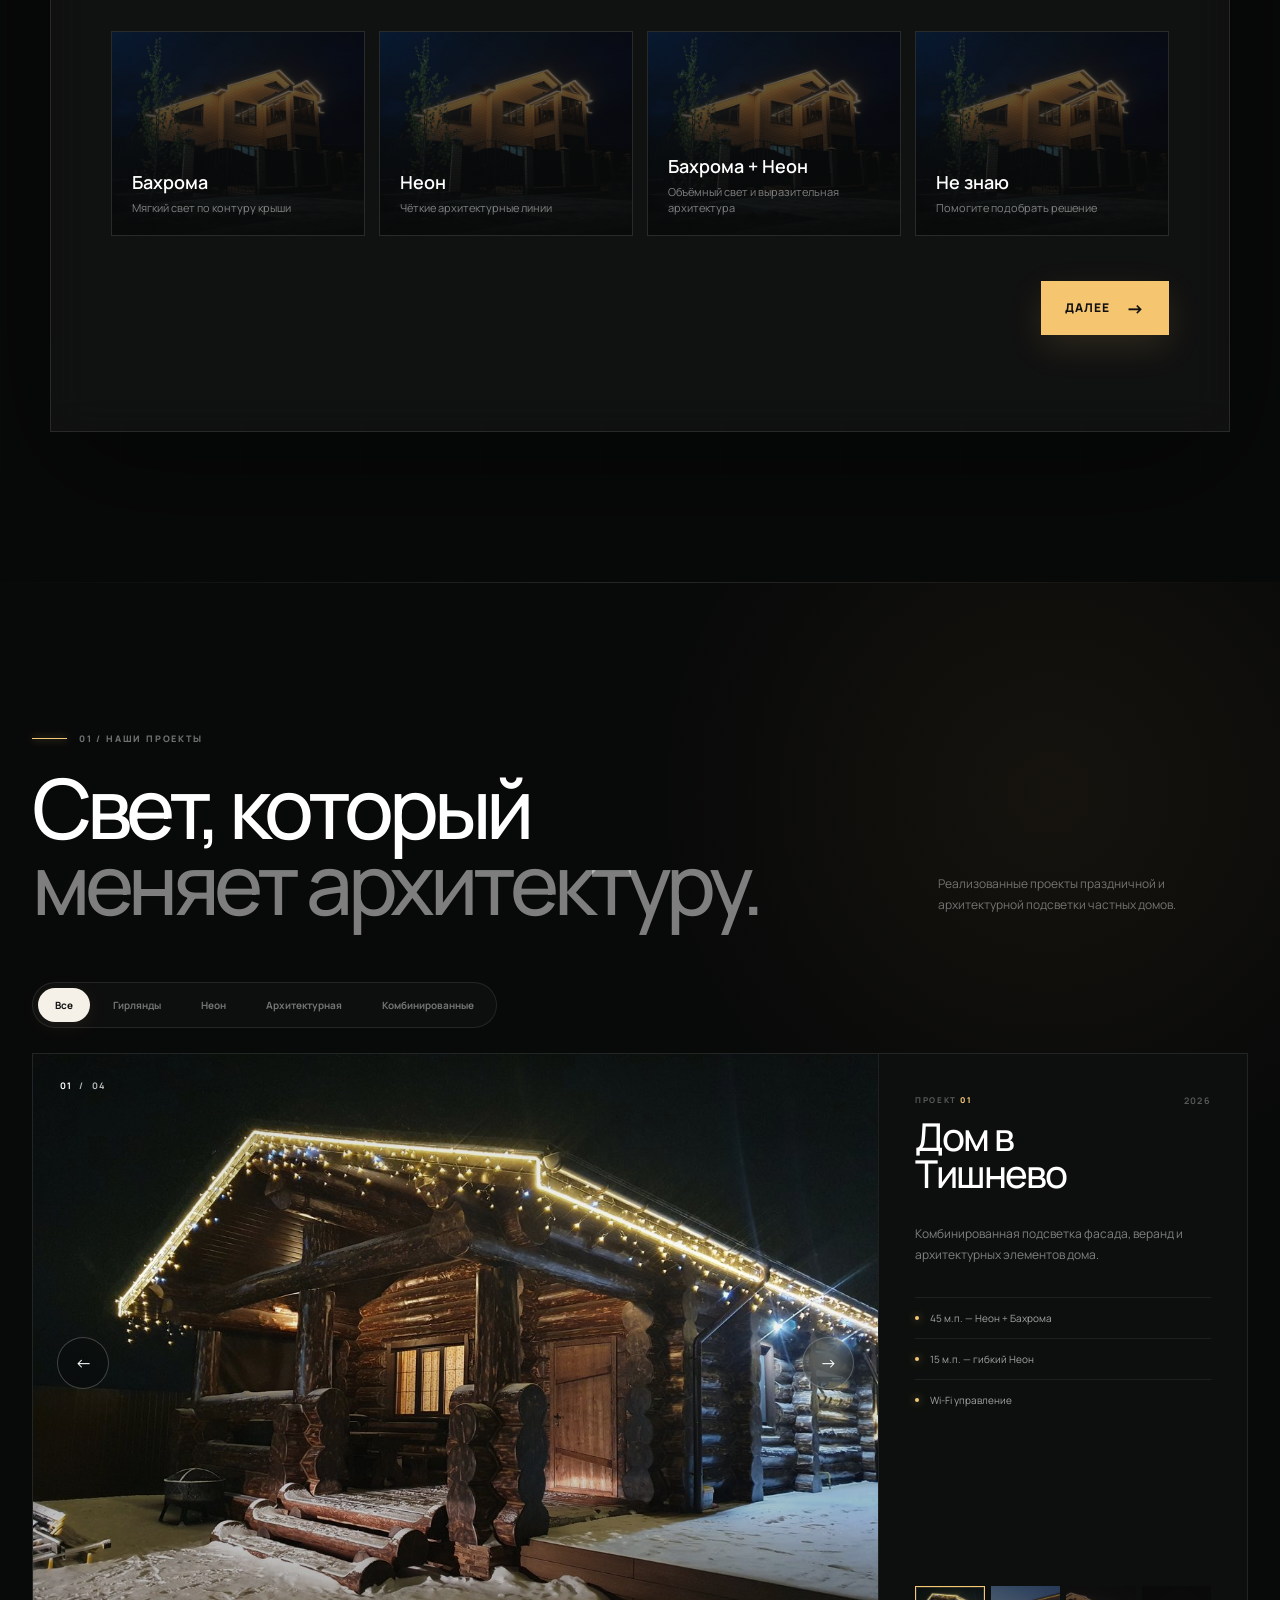
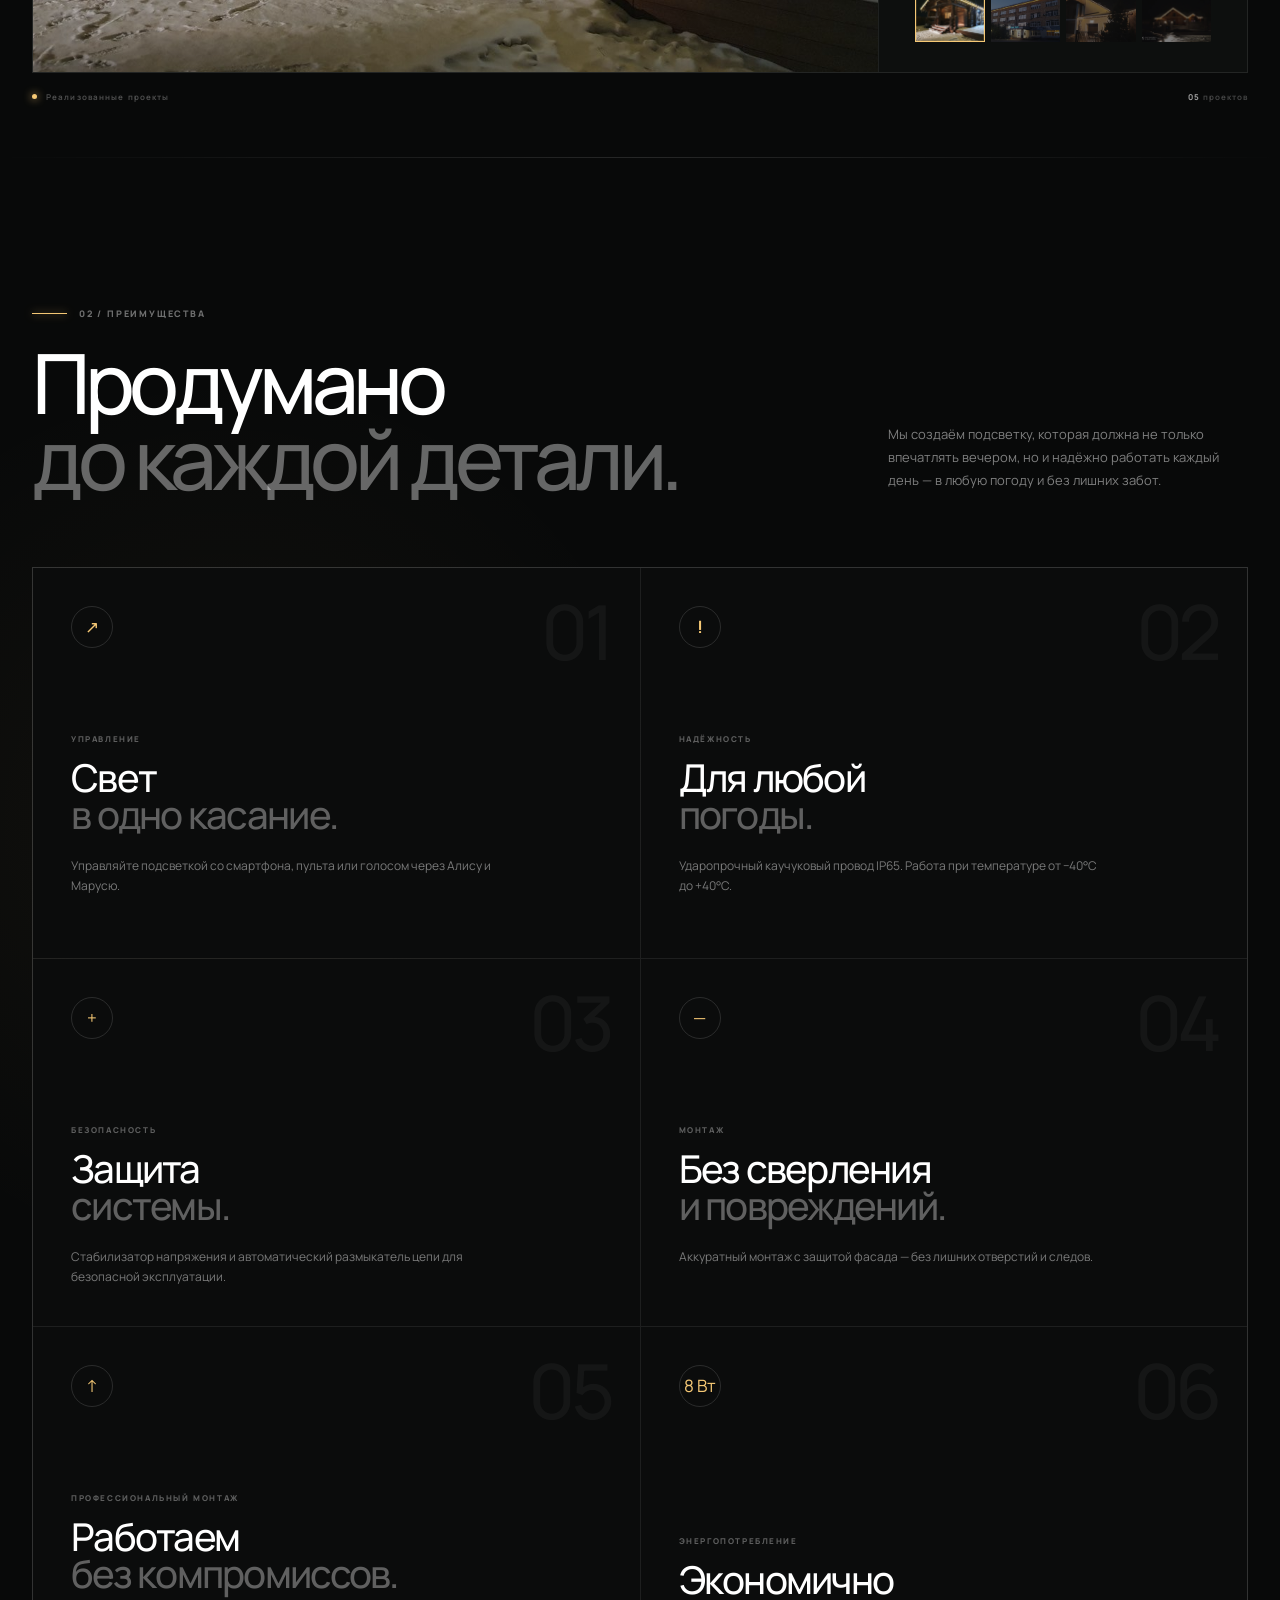
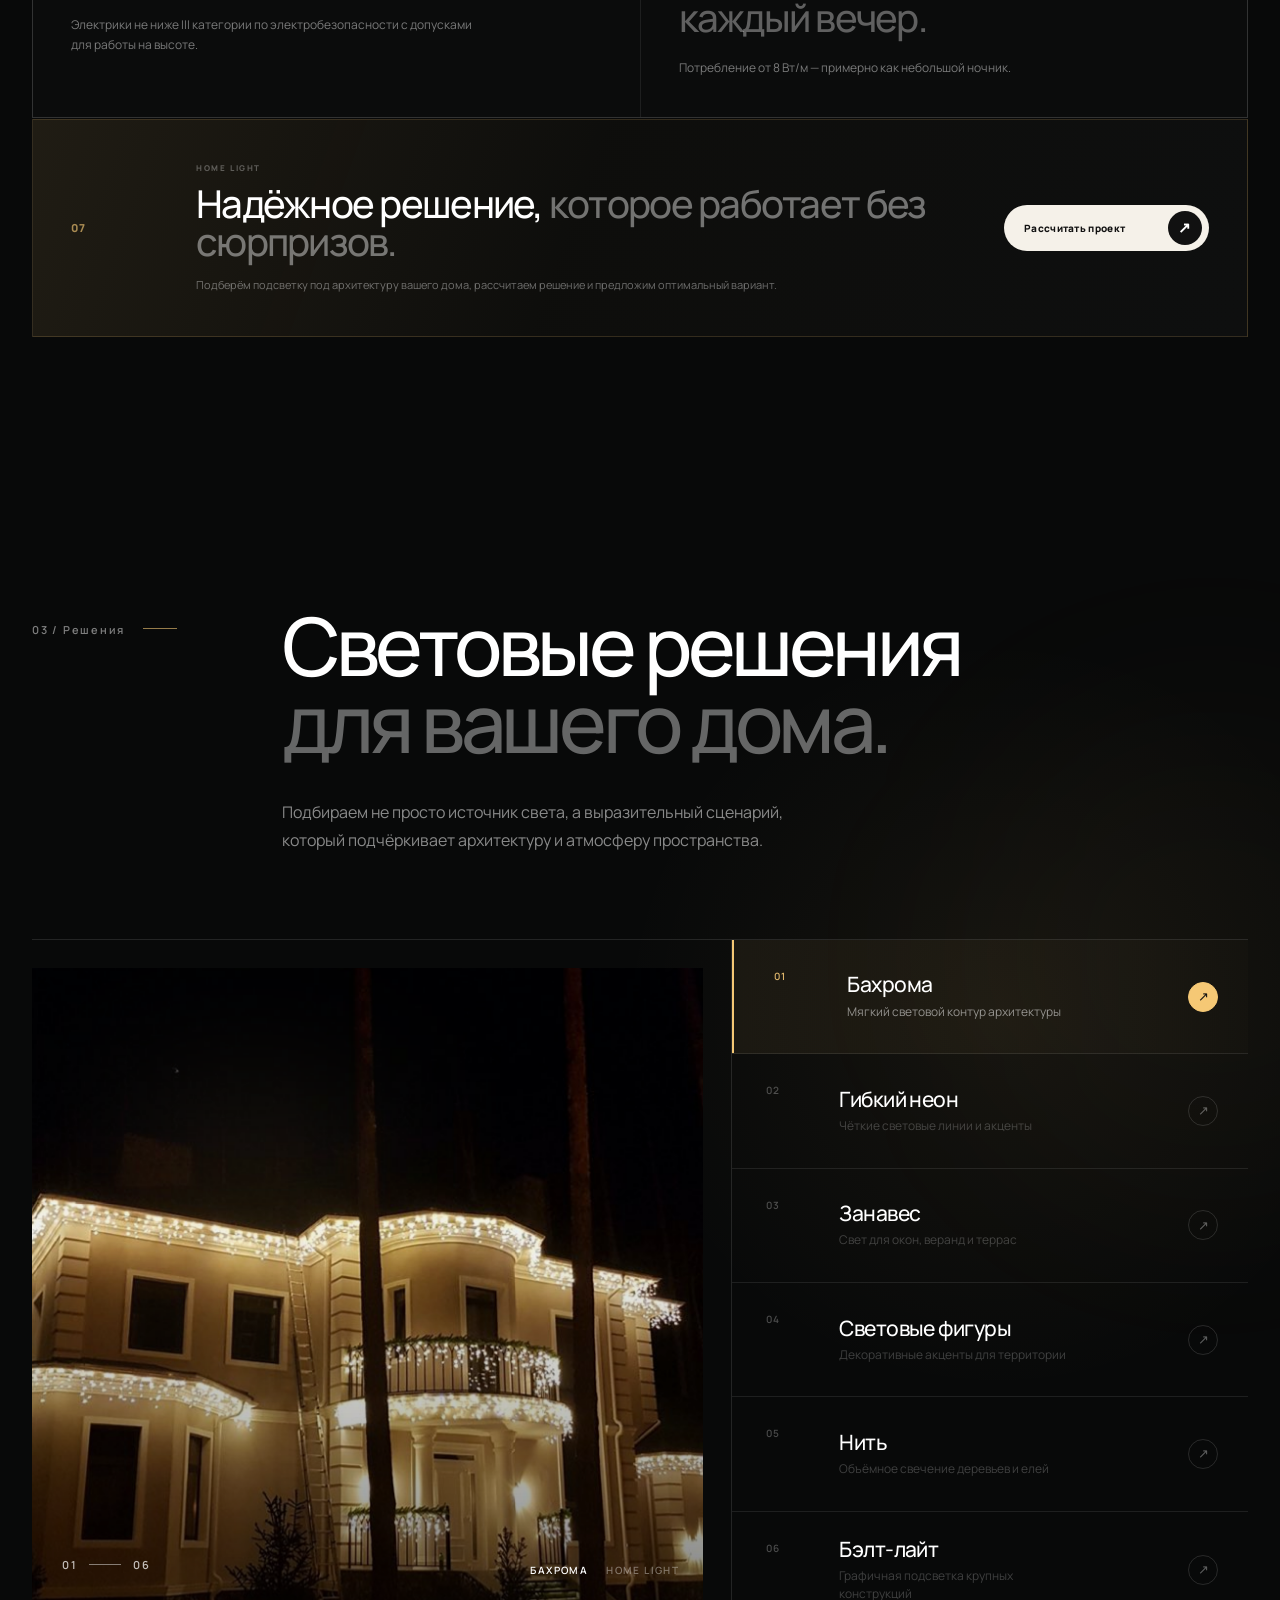
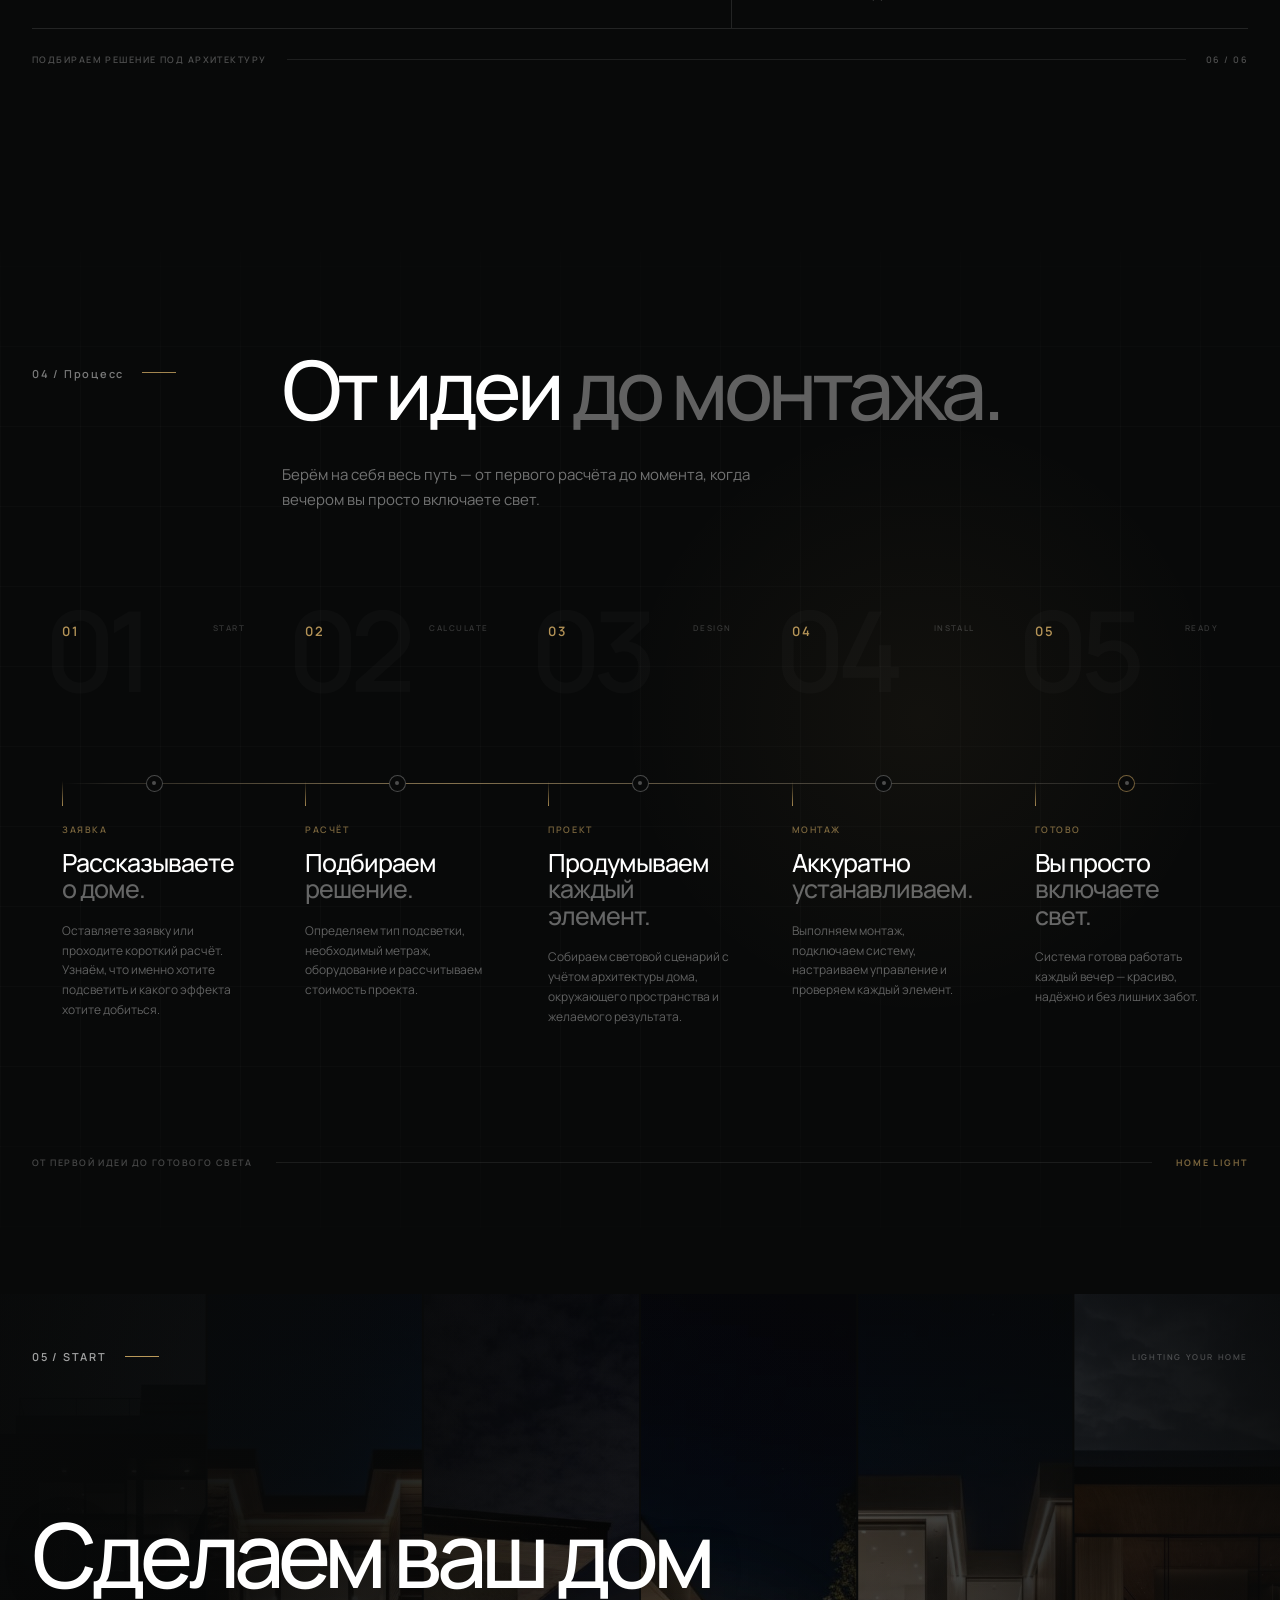
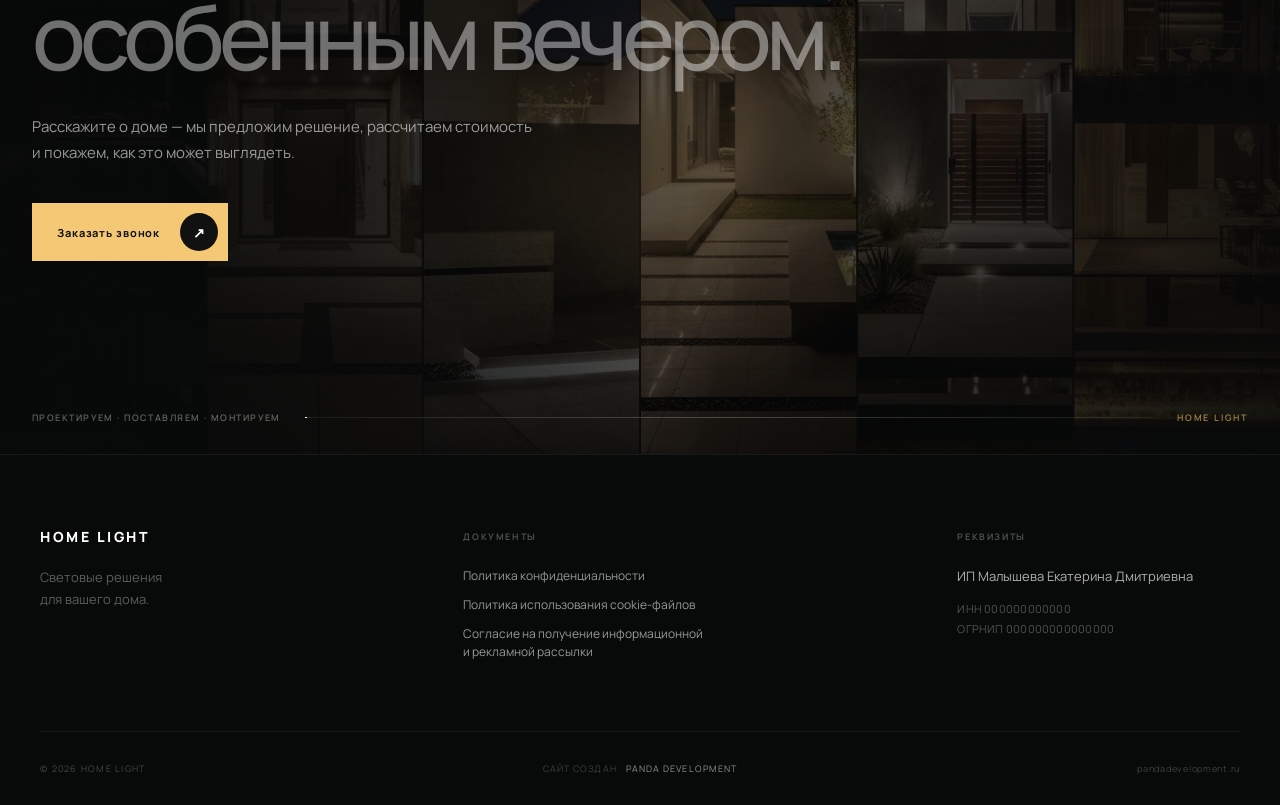
==== commit 2c31bc43: "download_26_09_2026_1" ====
--- a/index.html
+++ b/index.html
@@ -1,21 +1,98 @@
 <!DOCTYPE html>
 <html lang="ru">
+
 <head>
     <meta charset="UTF-8">
     <meta name="viewport" content="width=device-width, initial-scale=1.0">
 
     <meta name="theme-color" content="#080909">
-
-    <title>Свет, который меняет дом</title>
-
+    <meta name="color-scheme" content="dark">
+
+    <!-- SEO -->
+    <title>HOME LIGHT — световое оформление домов в Екатеринбурге</title>
+    <meta name="description" content="Праздничное и архитектурное освещение домов в Екатеринбурге и Свердловской области. Гирлянды, гибкий неон, световые фигуры и монтаж под ключ.">
+    <meta name="keywords" content="световое оформление домов, освещение домов, украшение домов гирляндами, гирлянды на дом, гибкий неон, архитектурная подсветка, праздничное освещение, световое оформление Екатеринбург">
+    <meta name="author" content="HOME LIGHT">
+    <meta name="robots" content="index, follow, max-image-preview:large, max-snippet:-1, max-video-preview:-1">
+    <meta name="googlebot" content="index, follow, max-image-preview:large, max-snippet:-1, max-video-preview:-1">
+    <meta name="yandex" content="index, follow">
+
+    <!-- Canonical -->
+    <link rel="canonical" href="https://pandadevelopmentcompany.github.io/home_light/">
+
+    <!-- Open Graph -->
+    <meta property="og:type" content="website">
+    <meta property="og:site_name" content="HOME LIGHT">
+    <meta property="og:title" content="HOME LIGHT — световое оформление домов в Екатеринбурге">
+    <meta property="og:description" content="Гирлянды, гибкий неон и архитектурное освещение домов в Екатеринбурге и Свердловской области. Проектирование, поставка и монтаж.">
+    <meta property="og:url" content="https://pandadevelopmentcompany.github.io/home_light/">
+    <meta property="og:image" content="https://pandadevelopmentcompany.github.io/home_light/img/og-image.jpg">
+    <meta property="og:image:alt" content="Световое оформление частного дома HOME LIGHT">
+    <meta property="og:image:type" content="image/jpeg">
+    <meta property="og:locale" content="ru_RU">
+
+    <!-- Twitter / X -->
+    <meta name="twitter:card" content="summary_large_image">
+    <meta name="twitter:title" content="HOME LIGHT — световое оформление домов в Екатеринбурге">
+    <meta name="twitter:description" content="Гирлянды, гибкий неон и архитектурное освещение домов в Екатеринбурге и Свердловской области.">
+    <meta name="twitter:image" content="https://pandadevelopmentcompany.github.io/home_light/img/og-image.jpg">
+    <meta name="twitter:image:alt" content="Световое оформление частного дома HOME LIGHT">
+
+    <!-- Favicon -->
+    <link rel="icon" type="image/png" sizes="16x16" href="./img/favicon-16x16.png">
+    <link rel="icon" type="image/png" sizes="32x32" href="./img/favicon-32x32.png">
+    <link rel="icon" type="image/png" sizes="48x48" href="./img/favicon-48x48.png">
+    <link rel="icon" type="image/png" href="./img/favicon.png">
+    <link rel="shortcut icon" href="./img/favicon.ico">
+    <link rel="apple-touch-icon" sizes="180x180" href="./img/apple-touch-icon.png">
+
+    <!-- Web App / Mobile -->
+    <meta name="mobile-web-app-capable" content="yes">
+    <meta name="apple-mobile-web-app-capable" content="yes">
+    <meta name="apple-mobile-web-app-status-bar-style" content="black-translucent">
+    <meta name="apple-mobile-web-app-title" content="HOME LIGHT">
+
+    <!-- Geo -->
+    <meta name="geo.region" content="RU-SVE">
+    <meta name="geo.placename" content="Екатеринбург">
+    <meta name="language" content="Russian">
+
+    <!-- Structured Data -->
+    <script type="application/ld+json">
+    {
+        "@context": "https://schema.org",
+        "@type": "LocalBusiness",
+        "name": "HOME LIGHT",
+        "description": "Праздничное и архитектурное световое оформление частных домов.",
+        "url": "https://pandadevelopmentcompany.github.io/home_light/",
+        "image": "https://pandadevelopmentcompany.github.io/home_light/img/og-image.jpg",
+        "areaServed": [
+            {
+                "@type": "City",
+                "name": "Екатеринбург"
+            },
+            {
+                "@type": "AdministrativeArea",
+                "name": "Свердловская область"
+            }
+        ],
+        "serviceType": [
+            "Световое оформление домов",
+            "Праздничное освещение",
+            "Архитектурная подсветка",
+            "Гибкий неон",
+            "Монтаж гирлянд",
+            "Световые конструкции"
+        ]
+    }
+    </script>
+
+    <!-- Fonts -->
     <link rel="preconnect" href="https://fonts.googleapis.com">
     <link rel="preconnect" href="https://fonts.gstatic.com" crossorigin>
-
-    <link
-        href="https://fonts.googleapis.com/css2?family=Manrope:wght@400;500;600;700;800&display=swap"
-        rel="stylesheet"
-    >
-
+    <link href="https://fonts.googleapis.com/css2?family=Manrope:wght@400;500;600;700;800&display=swap" rel="stylesheet">
+
+    <!-- Styles -->
     <link rel="stylesheet" href="css/style.css">
 </head>
 
@@ -379,7 +456,7 @@
 
                 <div class="projects-kicker">
                     <span class="projects-kicker-line"></span>
-                    <span>НАШИ ПРОЕКТЫ</span>
+                    <span>01 / НАШИ ПРОЕКТЫ</span>
                 </div>
 
                 <h2 class="projects-title">
@@ -702,7 +779,7 @@
 
                 <div class="advantages-kicker">
                     <span class="advantages-kicker-line"></span>
-                    <span>01 / ПРЕИМУЩЕСТВА</span>
+                    <span>02 / ПРЕИМУЩЕСТВА</span>
                 </div>
 
                 <h2 class="advantages-title">
@@ -998,7 +1075,7 @@
         <div class="solutions-header">
 
             <div class="solutions-kicker">
-                <span>02 / SOLUTIONS</span>
+                <span>03 / Решения</span>
                 <i></i>
             </div>
 
@@ -1228,7 +1305,7 @@
         <div class="process-header">
 
             <div class="process-kicker">
-                <span>03 / PROCESS</span>
+                <span>04 / Процесс</span>
                 <i></i>
             </div>
 
@@ -1557,7 +1634,7 @@
 
             <div class="final-cta-kicker">
 
-                <span>04 / START</span>
+                <span>05 / START</span>
 
                 <i></i>
 
@@ -1876,6 +1953,28 @@
 
 
 
+
+
+
+<!-- MOBILE CALLBACK TAB -->
+<button
+    type="button"
+    class="mobile-callback-tab callback-trigger"
+    aria-label="Заказать обратный звонок"
+>
+    <span class="mobile-callback-tab-line"></span>
+
+    <span class="mobile-callback-tab-text">
+        ЗАКАЗАТЬ ЗВОНОК
+    </span>
+
+    <span class="mobile-callback-tab-dot"></span>
+</button>
+
+
+
+
+
 <script src="./js/jquery-371min.js"></script>
 <script src="./js/jquerymaskedinputmin.js"></script>
 <script src="js/script.js"></script>
--- a/css/style.css
+++ b/css/style.css
@@ -8622,3 +8622,205 @@
     }
 
 }
+
+
+
+
+
+
+
+
+
+
+
+/* =========================================================
+   MOBILE CALLBACK TAB
+========================================================= */
+
+.mobile-callback-tab {
+    display: none;
+}
+
+
+@media (max-width: 800px) {
+
+    .mobile-callback-tab {
+        position: fixed;
+
+        top: 40%;
+        right: 0;
+
+        z-index: 850;
+
+        display: flex;
+        align-items: center;
+        justify-content: center;
+
+        width: 38px;
+        height: 158px;
+
+        padding: 0;
+
+        border: 1px solid rgba(245, 200, 117, .28);
+        border-right: 0;
+
+        border-radius: 14px 0 0 14px;
+
+        background:
+            linear-gradient(
+                180deg,
+                rgba(19, 21, 20, .94),
+                rgba(8, 9, 9, .97)
+            );
+
+        color: #fff;
+
+        box-shadow:
+            -8px 0 28px rgba(0, 0, 0, .32),
+            -1px 0 18px rgba(245, 200, 117, .04);
+
+        transform: translateY(-50%);
+
+        cursor: pointer;
+
+        -webkit-tap-highlight-color: transparent;
+
+        transition:
+            width .3s ease,
+            border-color .3s ease,
+            box-shadow .3s ease,
+            background .3s ease;
+    }
+
+
+    /* тонкая светящаяся линия */
+
+    .mobile-callback-tab-line {
+        position: absolute;
+
+        left: -1px;
+        top: 14px;
+        bottom: 14px;
+
+        width: 1px;
+
+        background:
+            linear-gradient(
+                180deg,
+                transparent 0%,
+                rgba(245, 200, 117, .12) 18%,
+                #f5c875 50%,
+                rgba(245, 200, 117, .12) 82%,
+                transparent 100%
+            );
+
+        opacity: .8;
+
+        box-shadow:
+            0 0 8px rgba(245, 200, 117, .28);
+    }
+
+
+    /* текст */
+
+    .mobile-callback-tab-text {
+        display: block;
+
+        font-family: inherit;
+        font-size: 8px;
+        font-weight: 700;
+        line-height: 1;
+
+        letter-spacing: .18em;
+
+        white-space: nowrap;
+
+        color: rgba(255, 255, 255, .72);
+
+        transform: rotate(-90deg);
+
+        transition:
+            color .3s ease,
+            letter-spacing .3s ease;
+    }
+
+
+    /* маленькая световая точка */
+
+    .mobile-callback-tab-dot {
+        position: absolute;
+
+        bottom: 13px;
+        left: 50%;
+
+        width: 4px;
+        height: 4px;
+
+        margin-left: -2px;
+
+        border-radius: 50%;
+
+        background: #f5c875;
+
+        box-shadow:
+            0 0 6px rgba(245, 200, 117, .75),
+            0 0 14px rgba(245, 200, 117, .32);
+
+        animation: mobileCallbackPulse 2.4s ease-in-out infinite;
+    }
+
+
+    /* hover / tap */
+
+    .mobile-callback-tab:hover,
+    .mobile-callback-tab:focus-visible {
+        width: 42px;
+
+        border-color: rgba(245, 200, 117, .55);
+
+        background:
+            linear-gradient(
+                180deg,
+                rgba(25, 24, 21, .97),
+                rgba(10, 10, 9, .98)
+            );
+
+        box-shadow:
+            -10px 0 32px rgba(0, 0, 0, .38),
+            -1px 0 22px rgba(245, 200, 117, .10);
+
+        outline: none;
+    }
+
+
+    .mobile-callback-tab:hover .mobile-callback-tab-text,
+    .mobile-callback-tab:focus-visible .mobile-callback-tab-text {
+        color: #fff;
+        letter-spacing: .21em;
+    }
+
+
+    /* когда открыто мобильное меню —
+       кнопка не мешает меню */
+
+    body.menu-open .mobile-callback-tab {
+        opacity: 0;
+        pointer-events: none;
+        transform: translate(12px, -50%);
+    }
+
+
+    @keyframes mobileCallbackPulse {
+
+        0%,
+        100% {
+            opacity: .45;
+            transform: scale(.8);
+        }
+
+        50% {
+            opacity: 1;
+            transform: scale(1.35);
+        }
+    }
+}
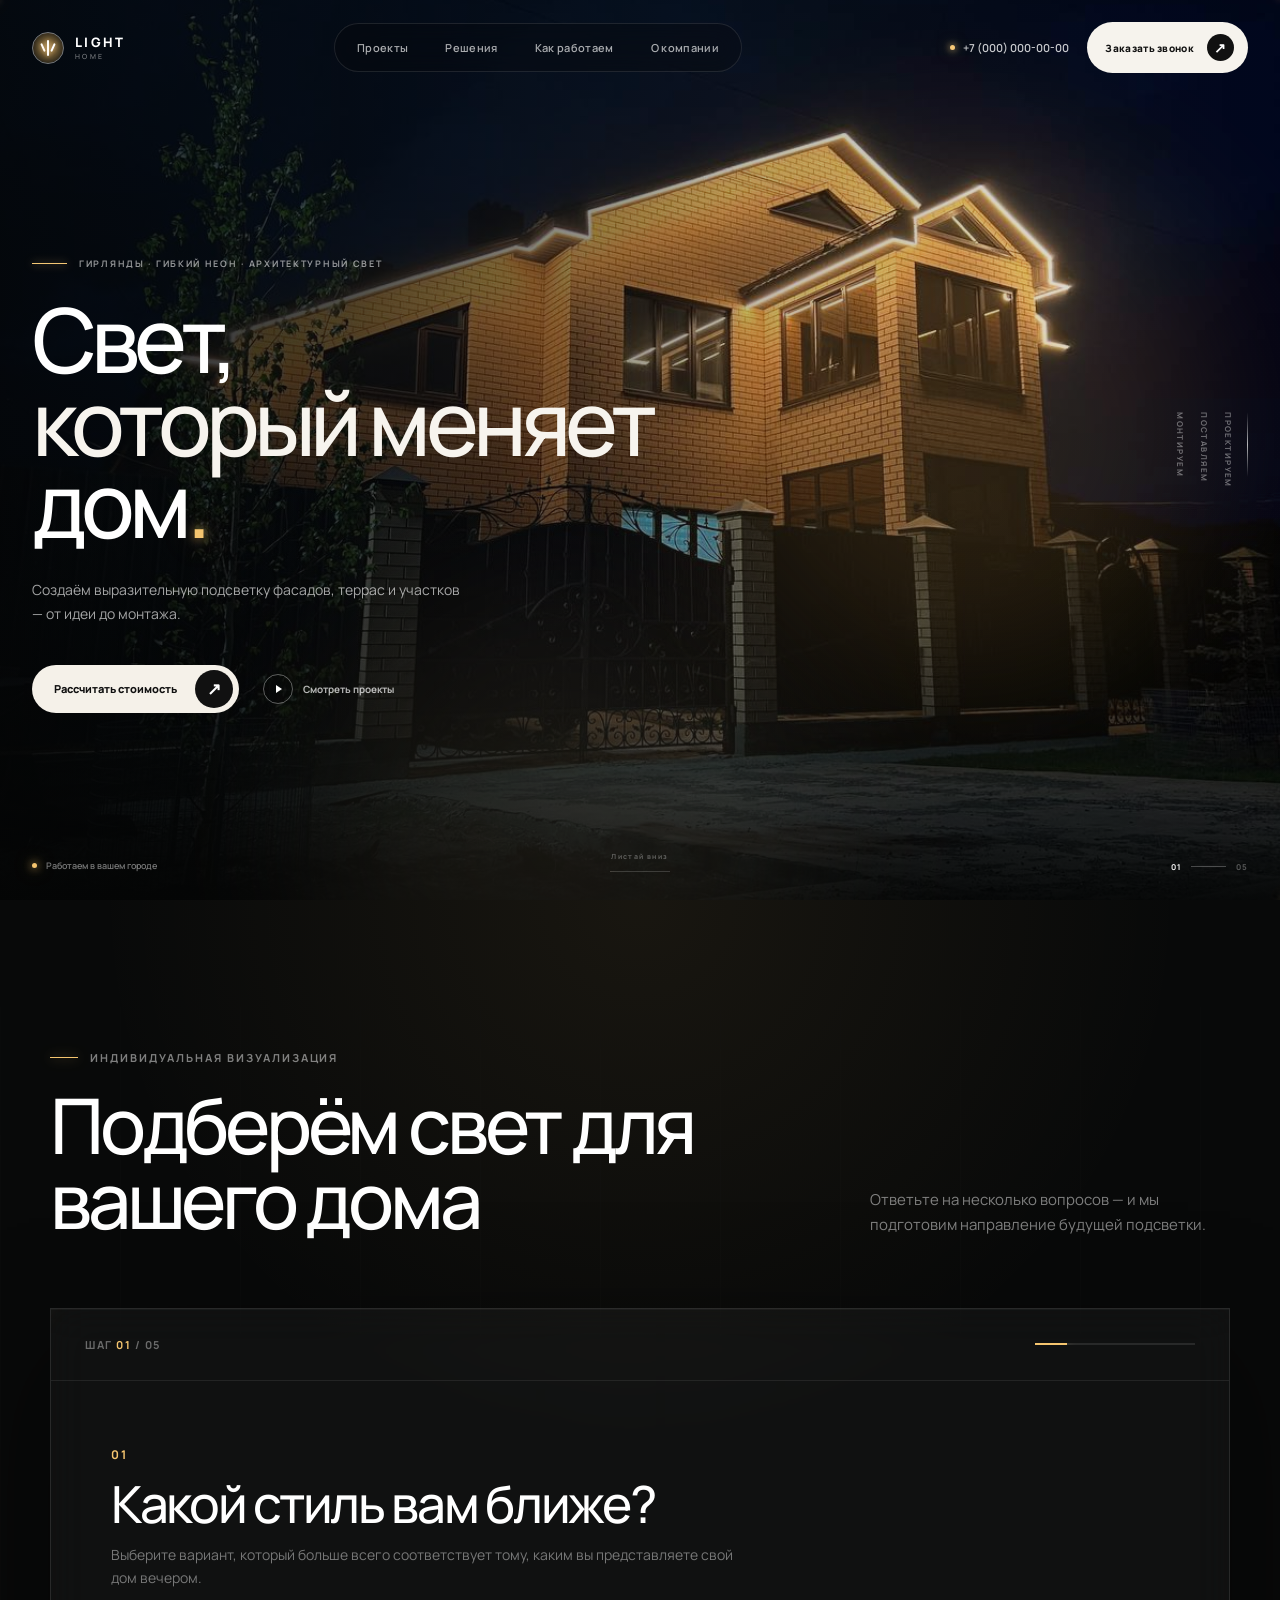
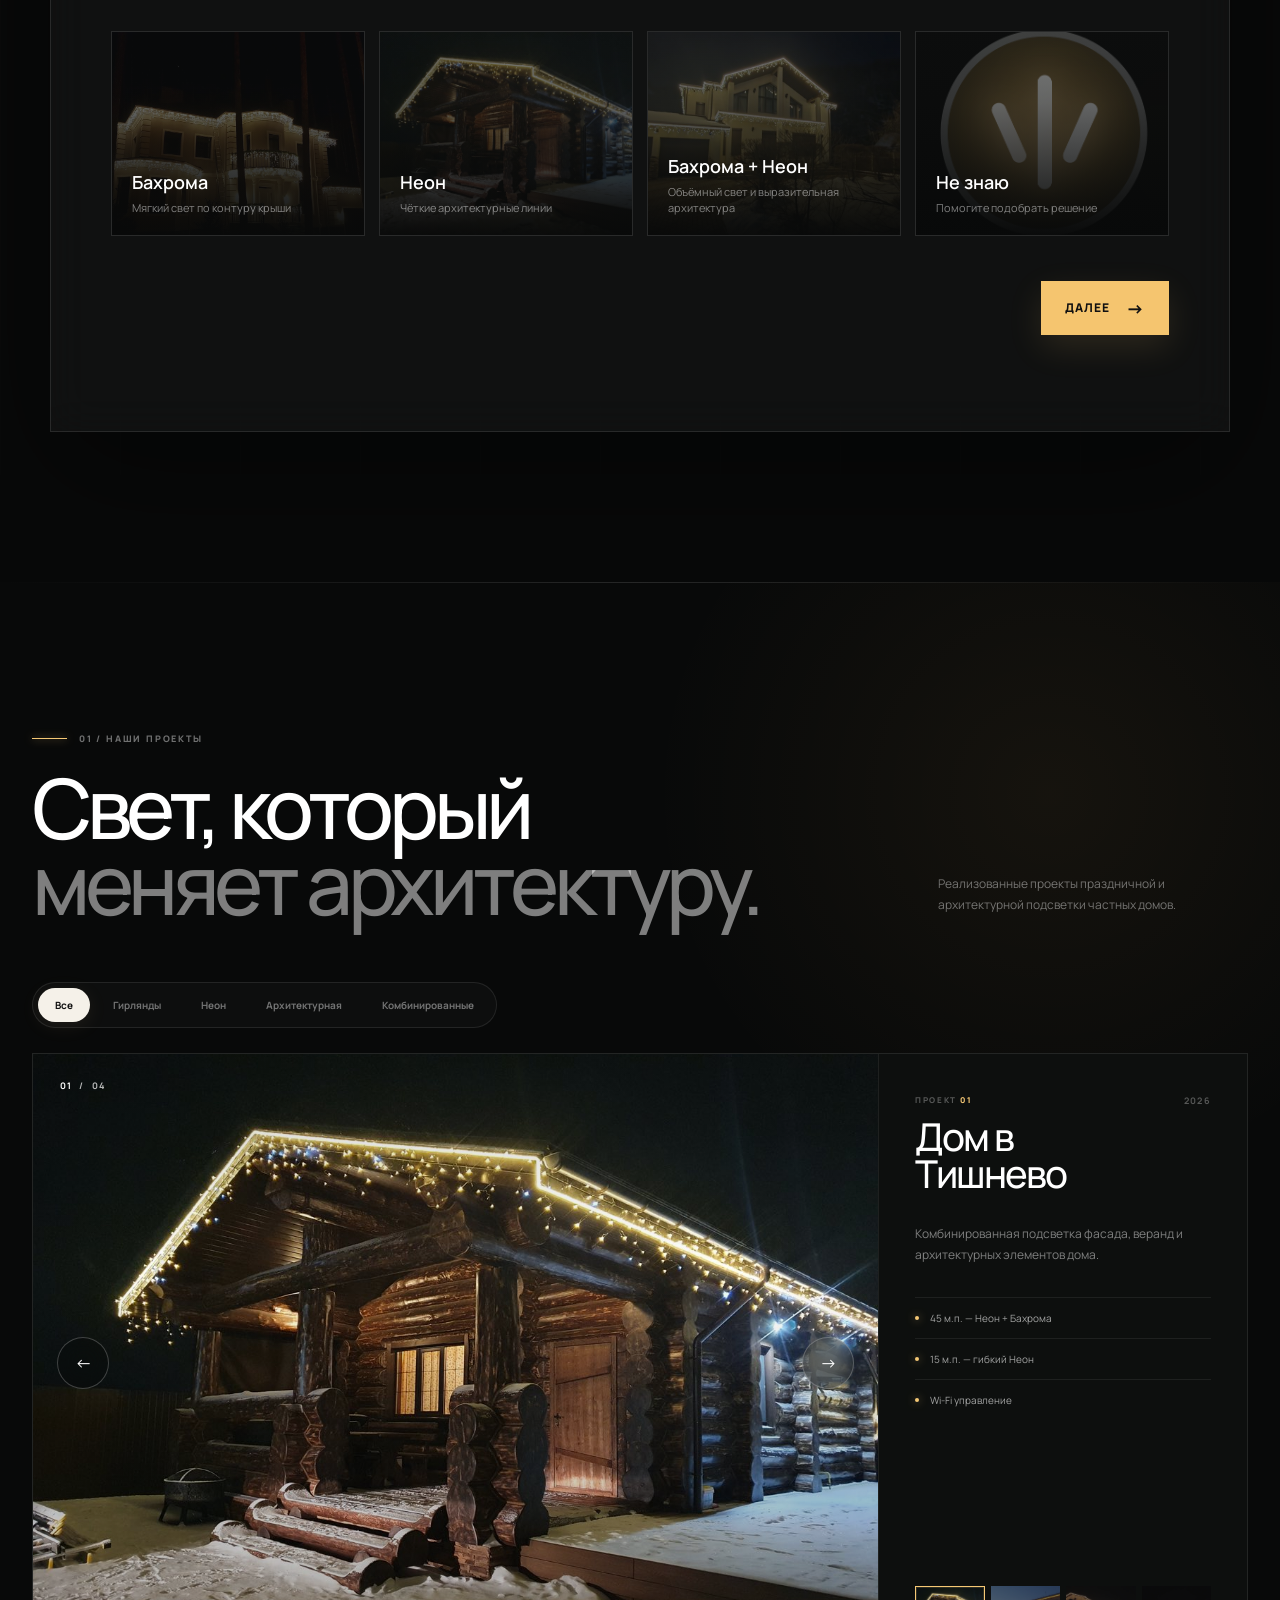
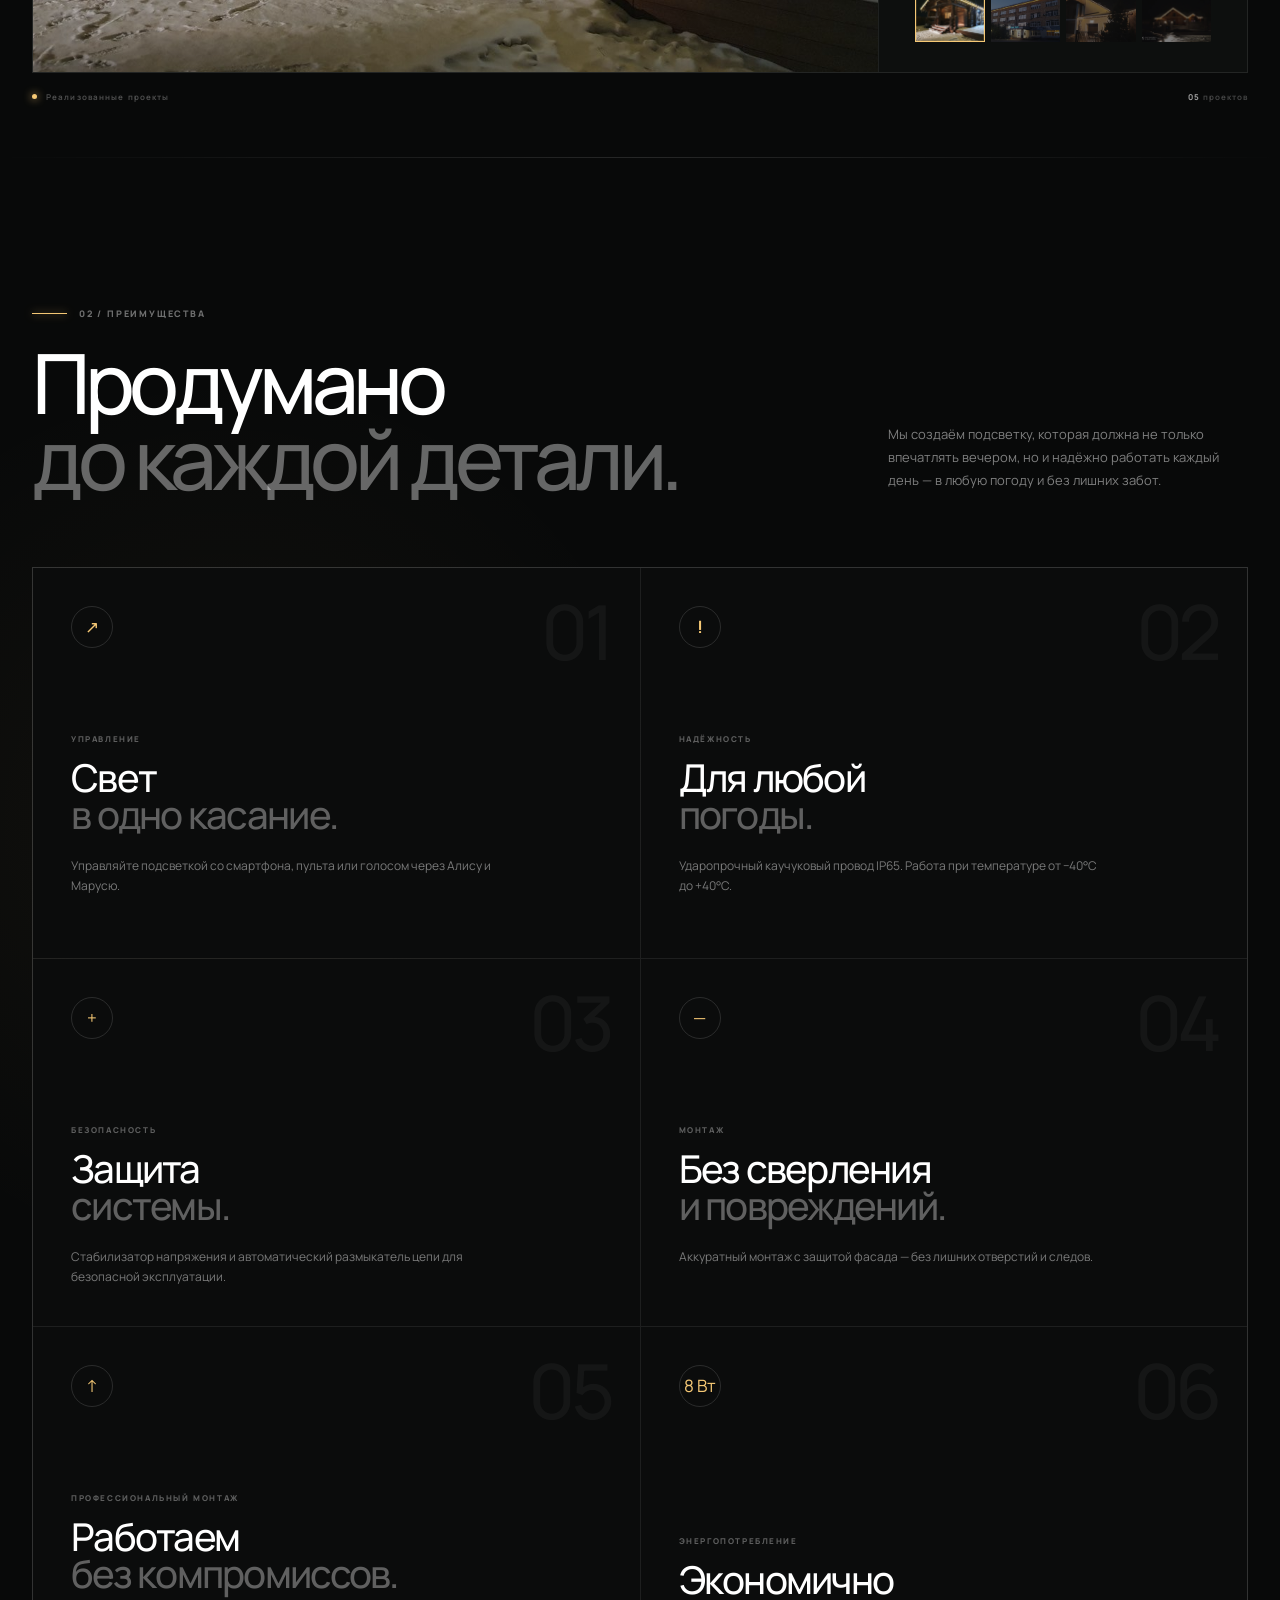
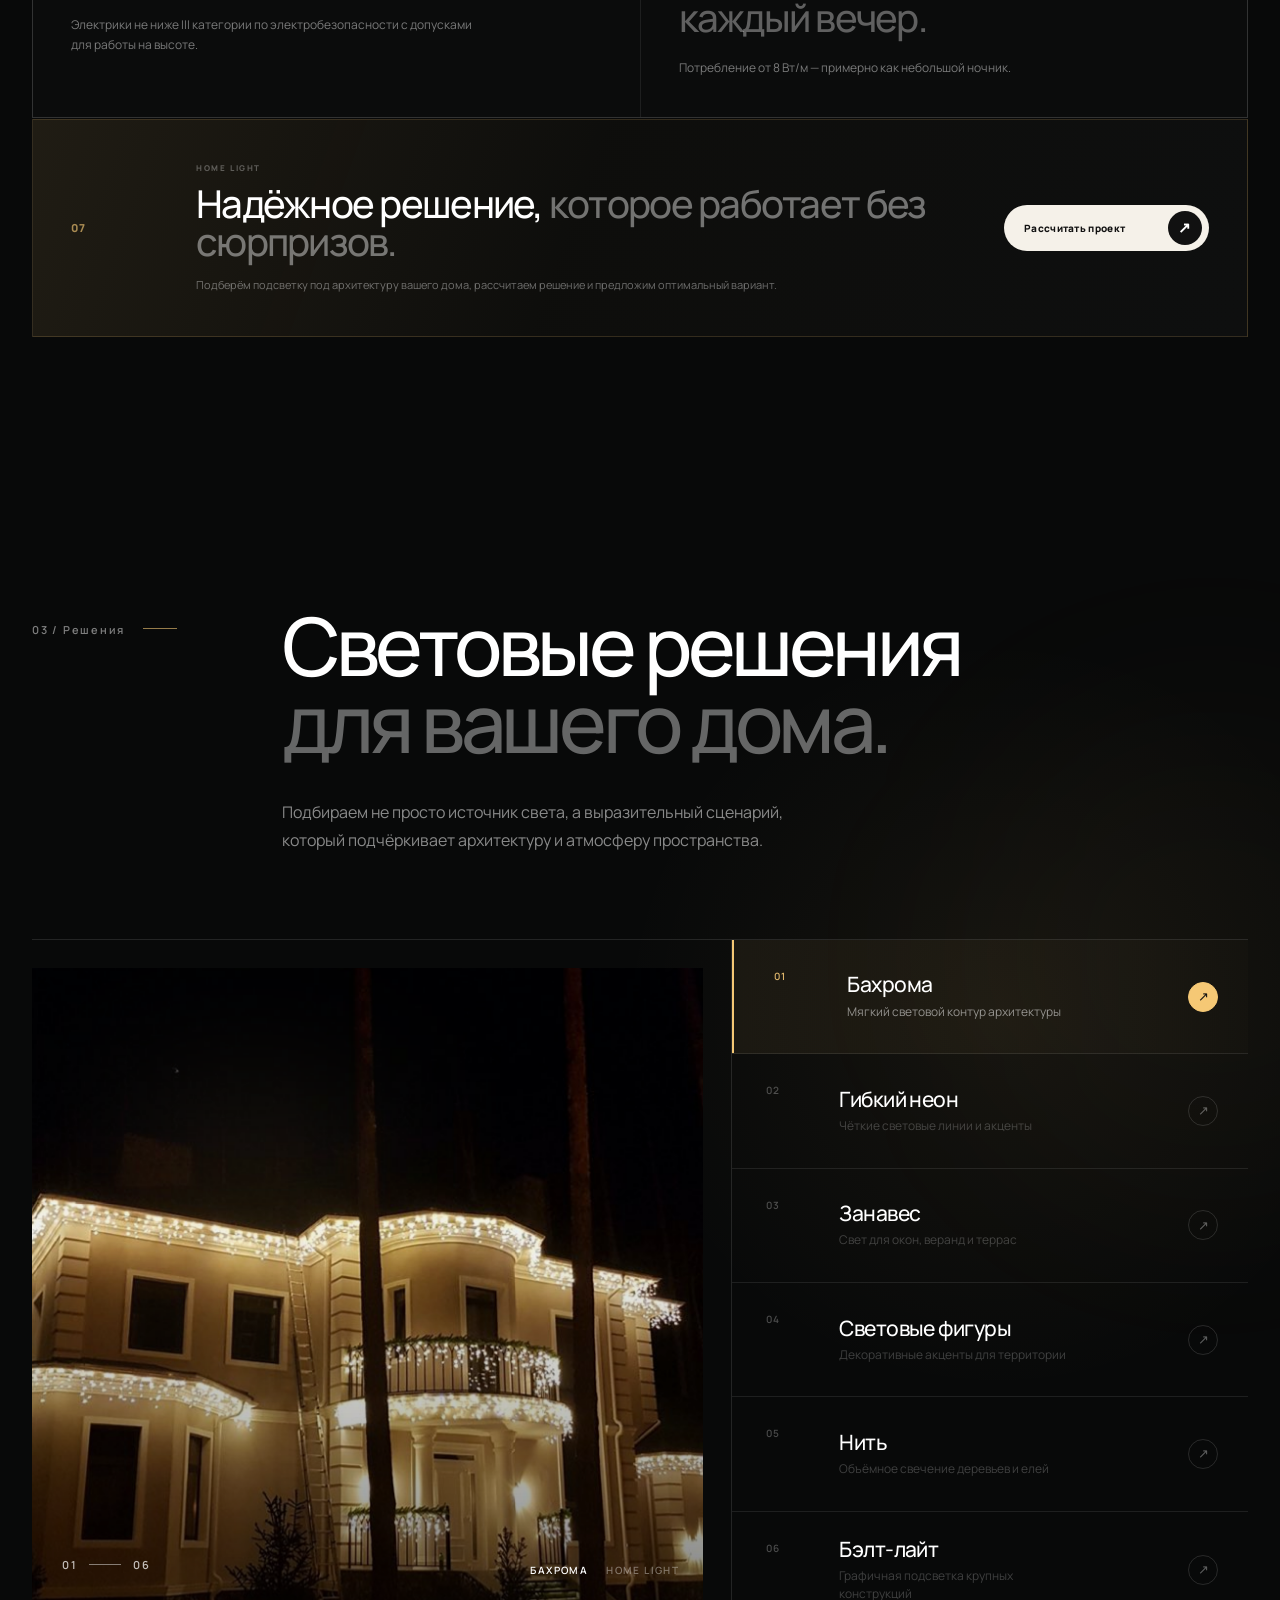
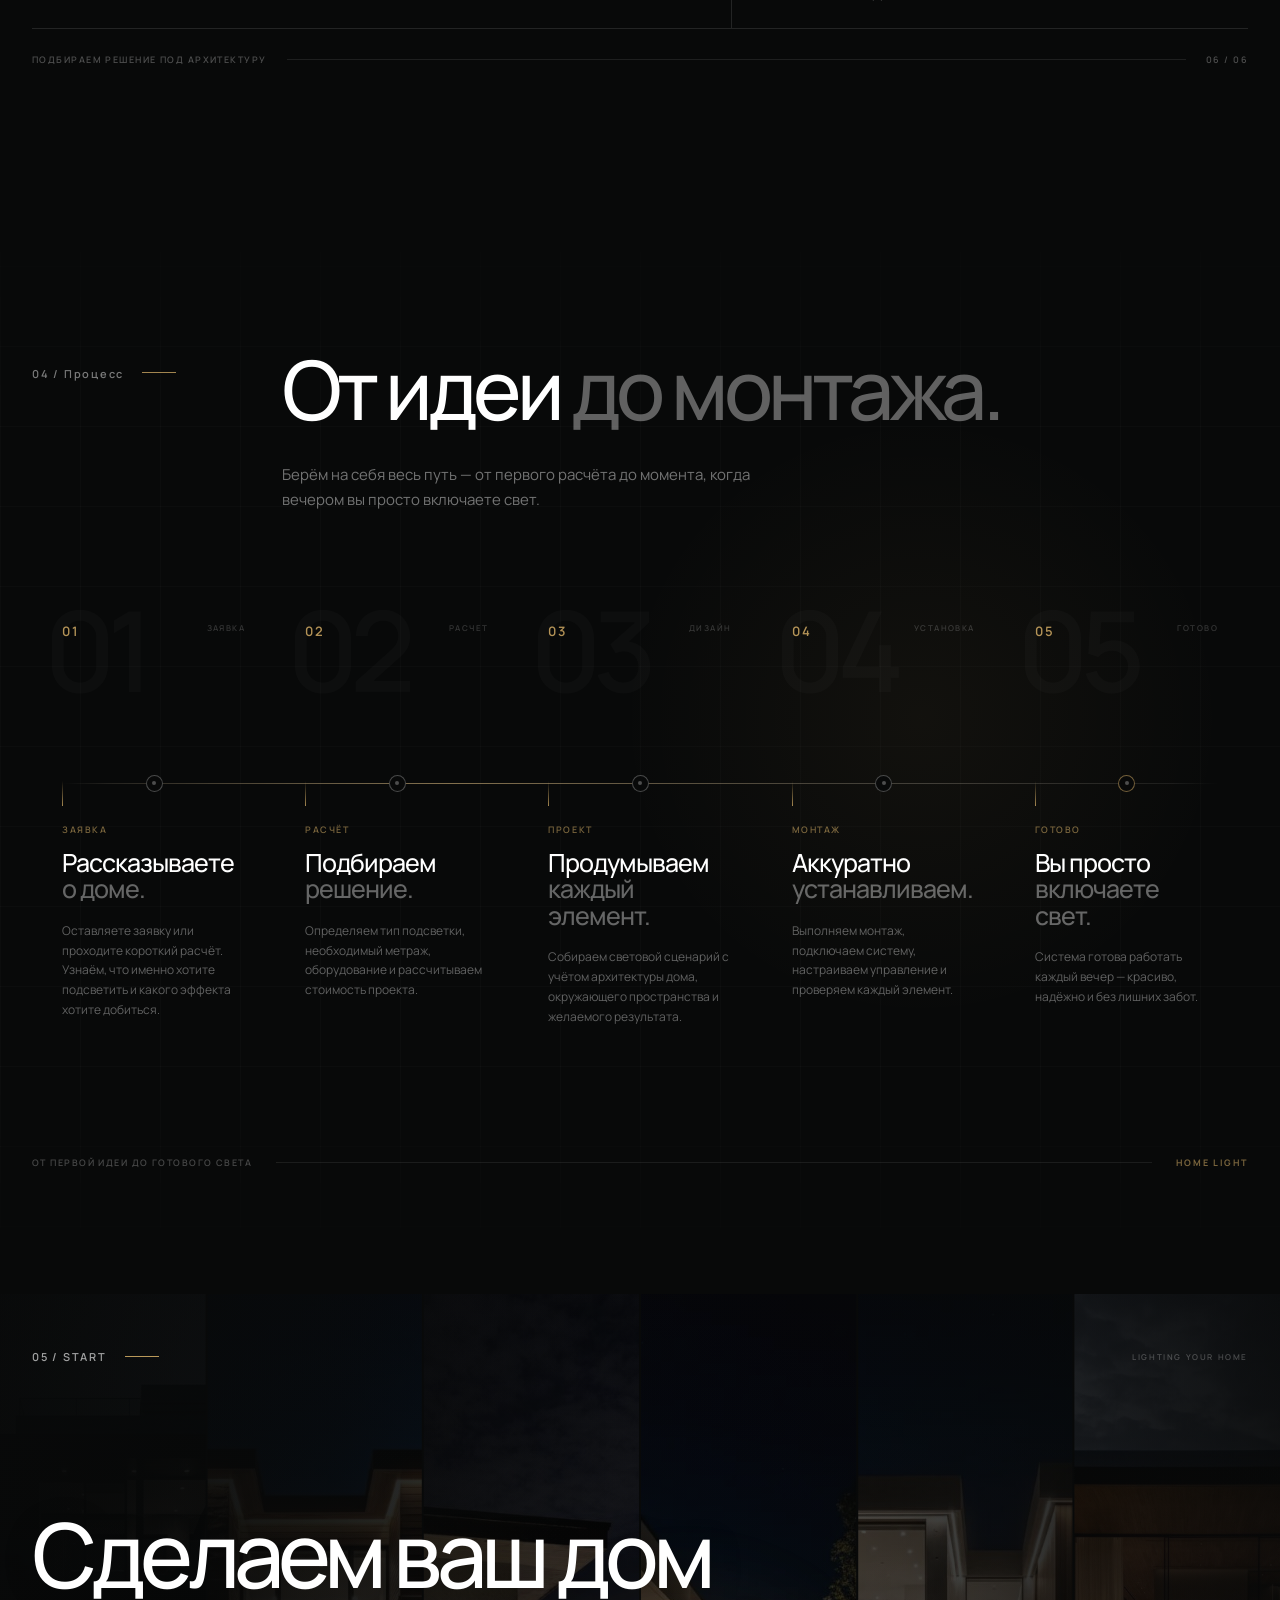
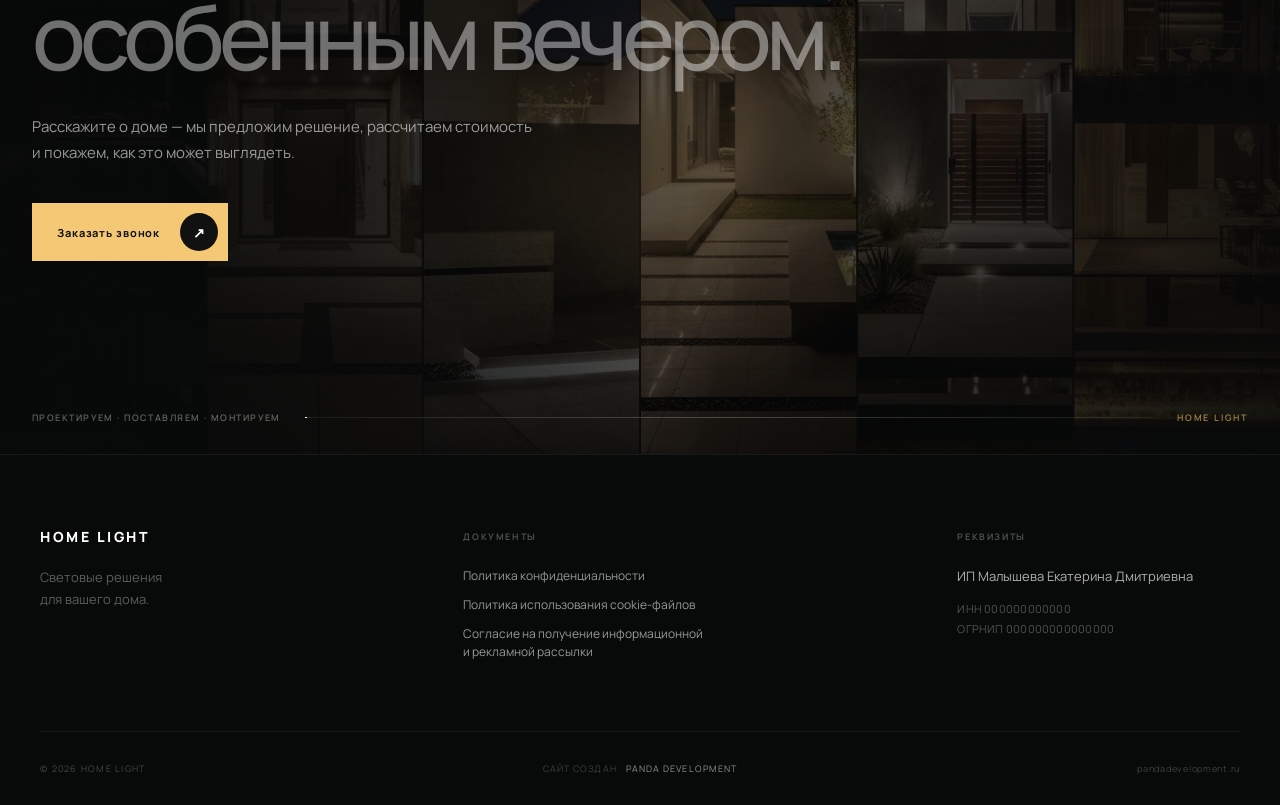
==== commit fedf13cf: "dowenload_26_09_2026_10" ====
--- a/index.html
+++ b/index.html
@@ -428,10 +428,9 @@
 </section>
 
 
-<!-- =========================================================
-     DEMO CONTENT
-     Только чтобы hero имел куда скроллиться.
-========================================================= -->
+
+
+
  <section class="quiz-section" id="quiz">
       <div id="lightQuiz"></div>
   </section>
@@ -983,17 +982,6 @@
                     06
                 </div>
 
-<!--                 <div class="advantage-energy">
-
-                    <strong>
-                        8
-                    </strong>
-
-                    <span>
-                        Вт/м
-                    </span>
-
-                </div> -->
 
                 <div class="advantage-icon">
                     8 Вт
@@ -1352,7 +1340,7 @@
                     </span>
 
                     <span class="process-step-status">
-                        START
+                        ЗАЯВКА
                     </span>
 
                 </div>
@@ -1395,7 +1383,7 @@
                     </span>
 
                     <span class="process-step-status">
-                        CALCULATE
+                        РАСЧЕТ
                     </span>
 
                 </div>
@@ -1437,7 +1425,7 @@
                     </span>
 
                     <span class="process-step-status">
-                        DESIGN
+                        ДИЗАЙН
                     </span>
 
                 </div>
@@ -1479,7 +1467,7 @@
                     </span>
 
                     <span class="process-step-status">
-                        INSTALL
+                        УСТАНОВКА
                     </span>
 
                 </div>
@@ -1521,7 +1509,7 @@
                     </span>
 
                     <span class="process-step-status">
-                        READY
+                        ГОТОВО
                     </span>
 
                 </div>
